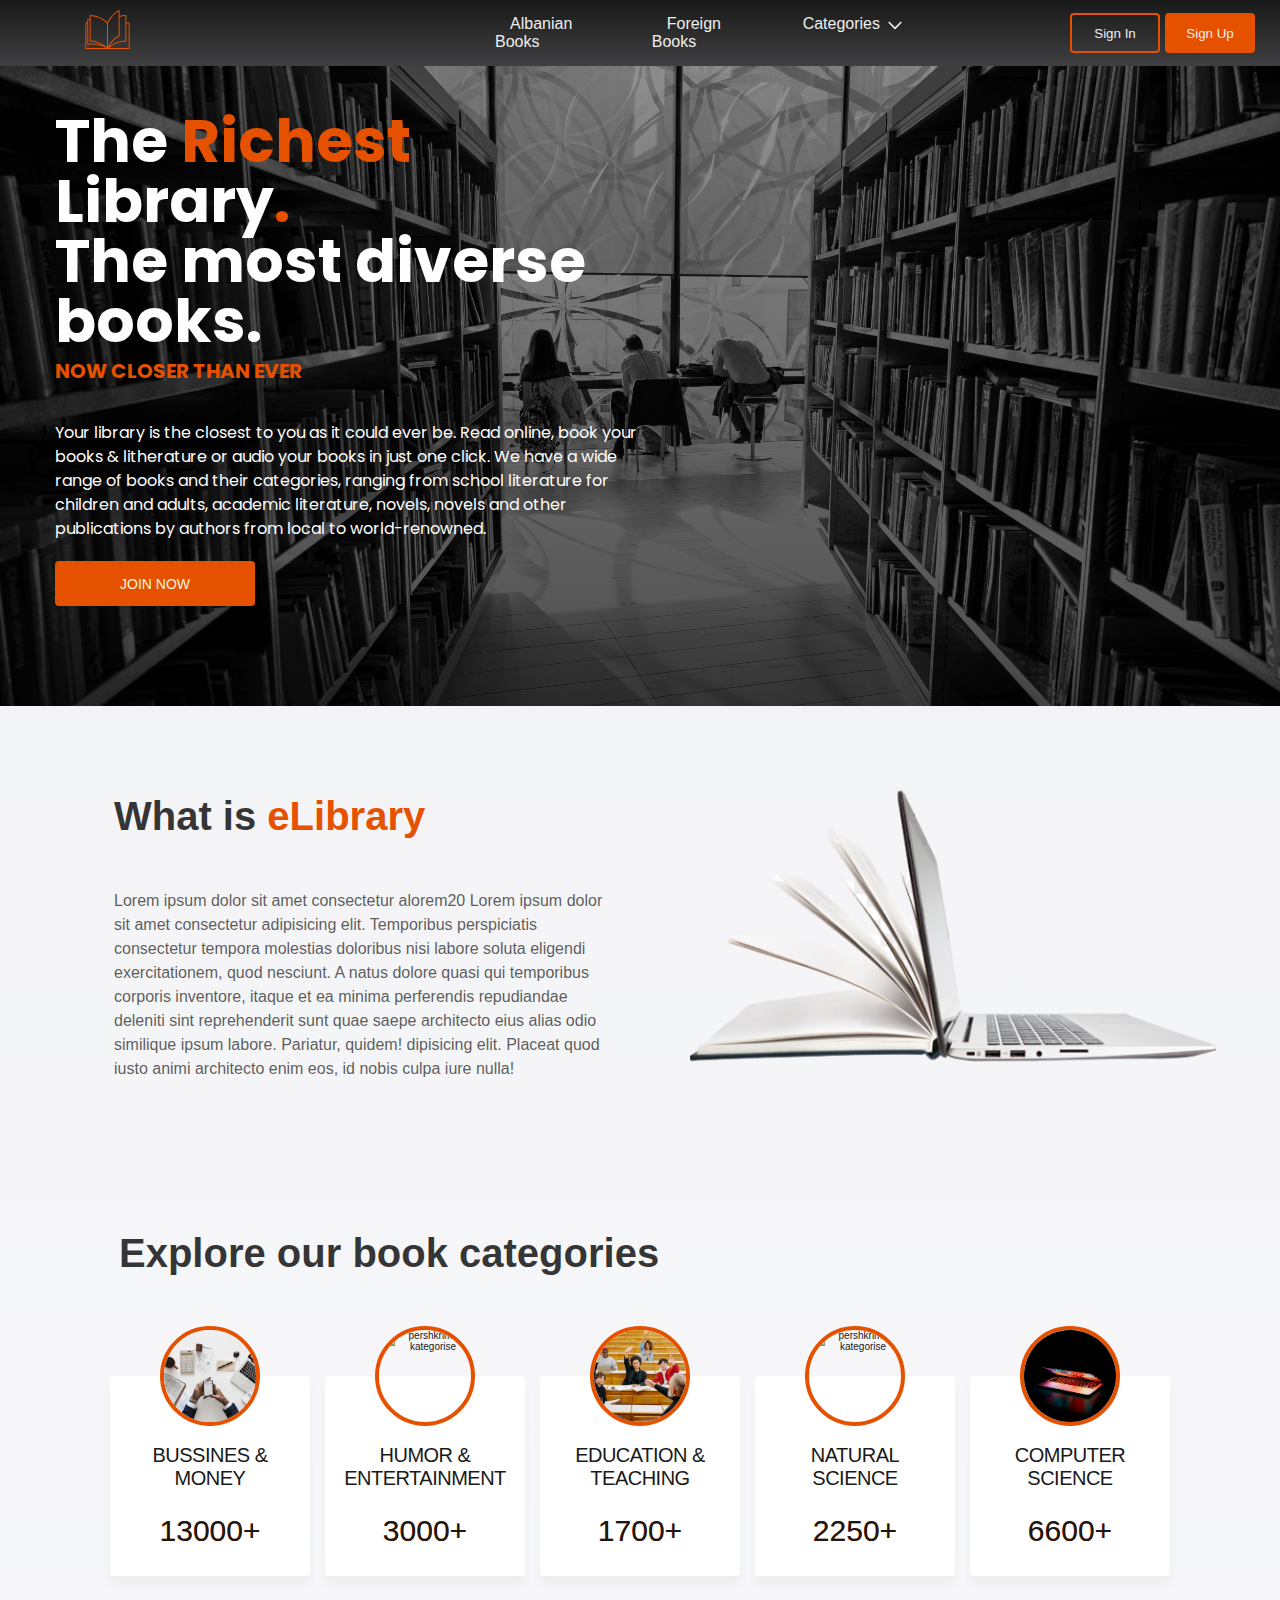
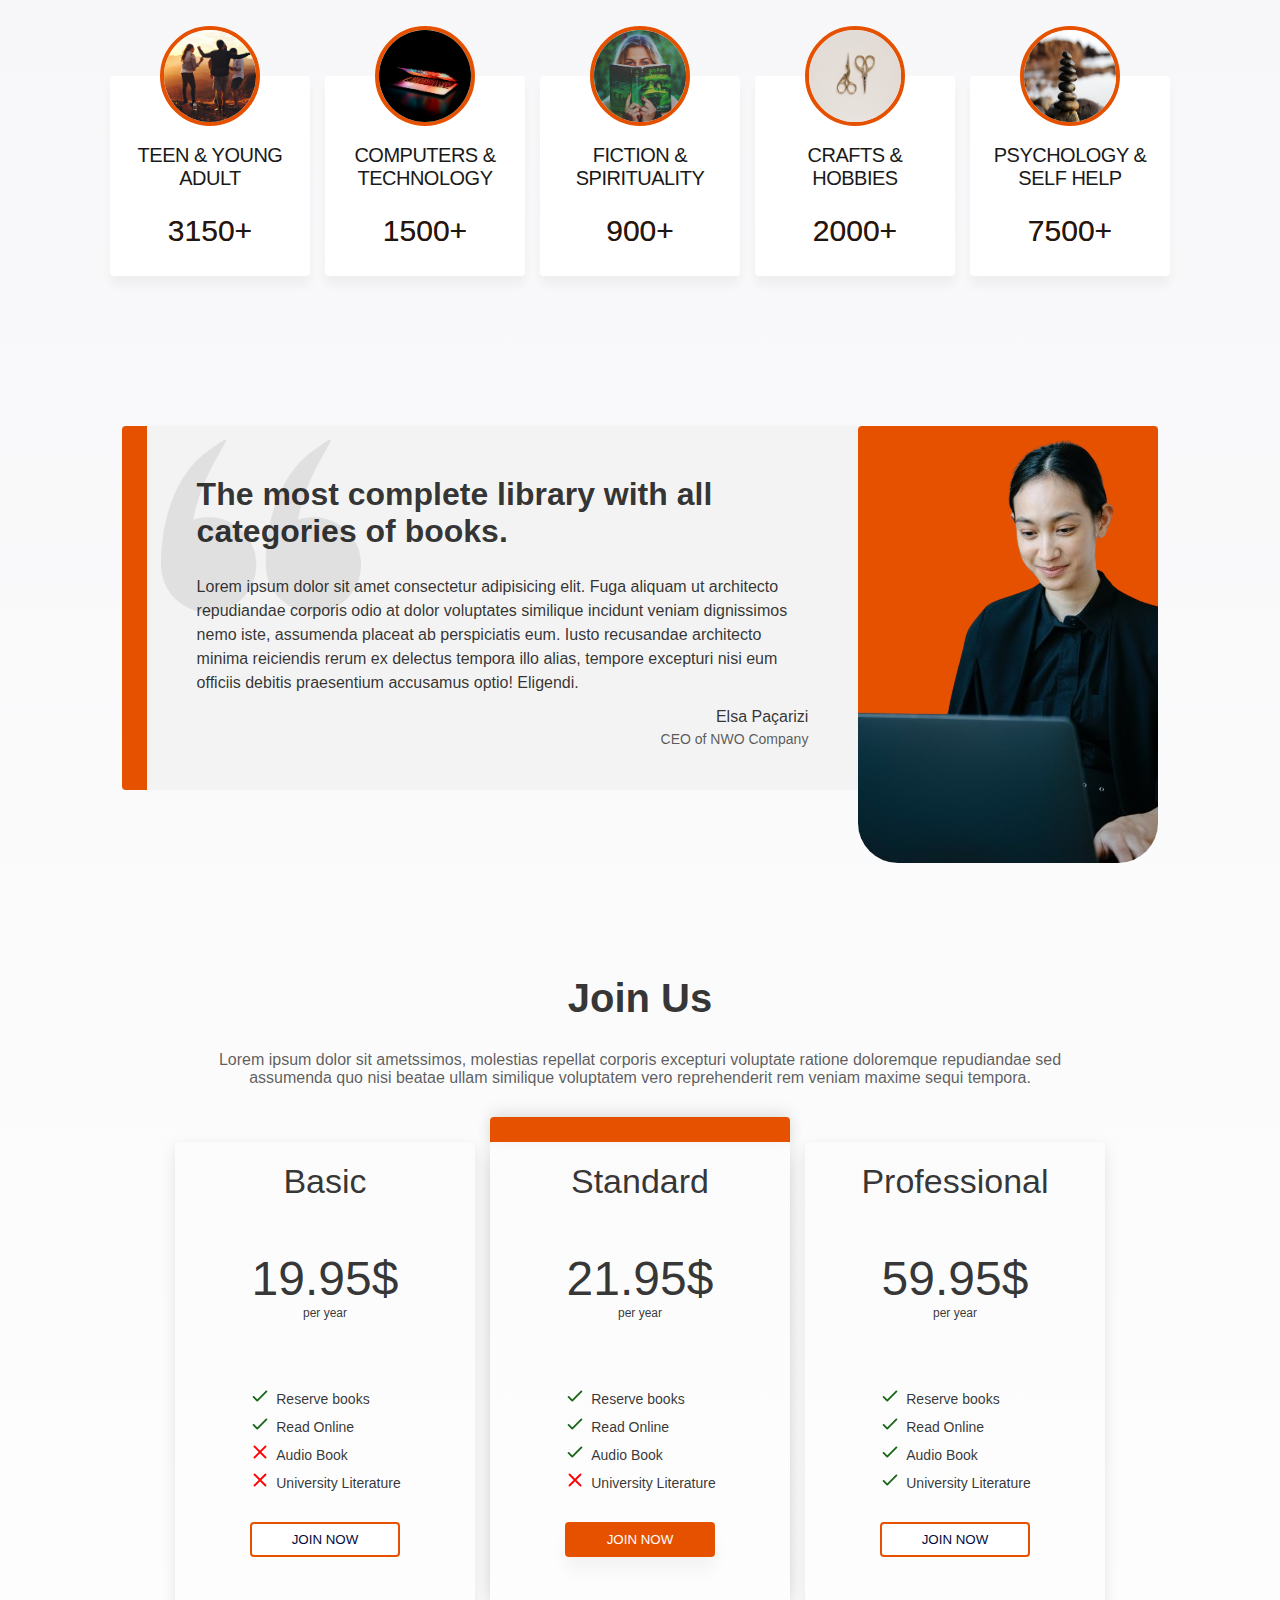
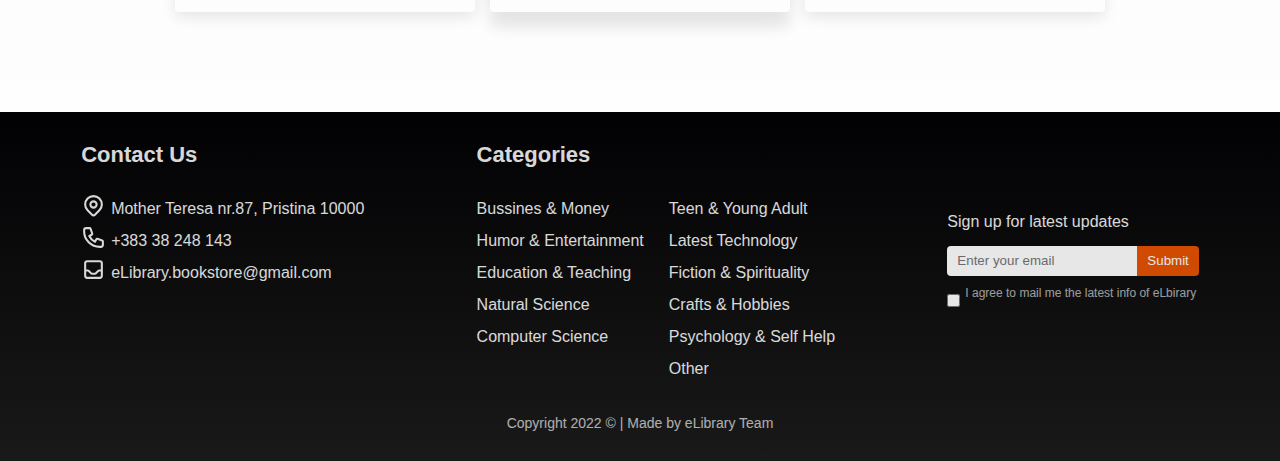
==== index.html @ 1cf2188b "offers updated" ====
<!DOCTYPE html>
<html lang="en">

<head>
    <meta charset="UTF-8">
    <meta http-equiv="X-UA-Compatible" content="IE=edge">
    <meta name="viewport" content="width=device-width, initial-scale=1.0">
    <link rel="stylesheet" href="style.css">
    <link rel="preconnect" href="https://fonts.googleapis.com">
    <link rel="preconnect" href="https://fonts.gstatic.com" crossorigin>
    <link
        href="https://fonts.googleapis.com/css2?family=Marvel&family=Poppins:ital,wght@0,400;0,500;0,600;0,700;1,500;1,600&display=swap"
        rel="stylesheet">
    <title>eLibrary</title>
</head>

<body>
    
    <div class="navbar">
        <div class="logo-part">
            <a href="index.html"><img src="img/icon.svg" alt="icon book" class="icon"></a>

        </div>
        <ul class="unordered-list">
            <li><a href="home.html" target="_blank" class="nav-link">Albanian Books</a></li>
            <li><a href="home.html" class="nav-link">Foreign Books</a></li>
            <li>Categories <svg xmlns="http://www.w3.org/2000/svg" class="heroicon" fill="none" viewBox="0 0 24 24"
                    stroke="currentColor" stroke-width="2">
                    <path stroke-linecap="round" stroke-linejoin="round" d="M19 9l-7 7-7-7" />
                </svg>
            </li>
        </ul>
        <div class="nav-buttons">
            <button><a href="sign-in.html">Sign In</a></button>
            <button><a href="signup.html">Sign Up</a></button>
        </div>
    </div>
    <div class="img-wrapper">

        <div class="text">

            <h1 class="first-h1">The<span class="rich"> Richest</span> Library<span class="period">.</span></h1>
            <h1 class="second-h1">The most diverse books.</h1>
            <h2>Now closer than ever</h2>
            <p>Your library is the closest to you as it could ever be. Read online, book your books & litherature or
                audio your books in just one click. We have a wide range of books and their categories, ranging from
                school literature for children and adults, academic literature, novels, novels and other publications by
                authors from local to world-renowned. </p>
            <button class="learn-btn"> <a href="signup.html">Join now</a> </button>
        </div>
        

    </div>
  <div class="container">
    <div class="components-wrapper">
        <div class="first-component">
            <div class="component-text">
                <h1>What is <span class="orange">eLibrary</span> </h1>
                <p>Lorem ipsum dolor sit amet consectetur alorem20 Lorem ipsum dolor sit amet consectetur adipisicing elit. Temporibus perspiciatis consectetur tempora molestias doloribus nisi labore soluta eligendi exercitationem, quod nesciunt. A natus dolore quasi qui temporibus corporis inventore, itaque et ea minima perferendis repudiandae deleniti sint reprehenderit sunt quae saepe architecto eius alias odio similique ipsum labore. Pariatur, quidem!   dipisicing elit. Placeat quod iusto animi architecto enim eos, id nobis culpa iure nulla!</p>
            </div>
            <div class="component-img">
                <img src="img/eLaptop.png" alt="eLibrary">
            </div>
        </div>
        
        <div class="second-component">
          <h1>Explore our book categories</h1>
          <div class="kategorite">
              <div class="nje-kategori">
      
                  <img class="foto" src="img/bussines.jpg" alt="pershkrim i kategorise">
      
                  <h3> Bussines & <br> Money</h3>
                  <p> 13000+ </p>
              </div>
      
              <div class="nje-kategori">
                  <img class="foto" src="img/humor.jpg" alt="pershkrim i kategorise">
                  <h3> Humor & Entertainment</h3>
                  <p> 3000+</p>
              </div>
      
              <div class="nje-kategori">
                  <img class="foto" src="img/education.jpg" alt="pershkrim i kategorise">
                  <h3> Education & Teaching</h3>
                  <p> 1700+ </p>
              </div>
              <div class="nje-kategori">
                  <img class="foto" src="img/science-s.jpg" alt="pershkrim i kategorise">
                  <h3>Natural<br> Science </h3>
                  <p> 2250+ </p>
              </div>
              <div class="nje-kategori">
                  <img class="foto" src="img/computer-science.jpg" alt="pershkrim i kategorise">
                  <h3> Computer <br>Science</h3>
                  <p> 6600+ </p>
              </div>
          </div>
          <div class="kategorite">
              <div class="nje-kategori">
                  <img class="foto" src="img/teen.jpg" alt="pershkrim i kategorise">
                  <h3> Teen & Young Adult</h3>
                  <p> 3150+ </p>
              </div>
              <div class="nje-kategori">
                  <img class="foto" src="img/computer-science.jpg" alt="pershkrim i kategorise">
                  <h3> Computers & Technology</h3>
                  <p> 1500+ </p>
              </div>
              <div class="nje-kategori">
                  <img class="foto" src="img/fiction.jpg" alt="pershkrim i kategorise">
                  <h3> Fiction & Spirituality</h3>
                  <p> 900+ </p>
              </div>
              <div class="nje-kategori">
                  <img class="foto" src="img/hobbies.jpg" alt="pershkrim i kategorise">
                  <h3> Crafts & <br>Hobbies</h3>
                  <p> 2000+ </p>
              </div>
              <div class="nje-kategori">
                  <img class="foto" src="img/yoga.jpg" alt="pershkrim i kategorise">
                  <h3> Psychology & Self Help </h3>
                  <p> 7500+ </p>
              </div>
          </div>
      </div>

      <div class="testimonial-wrapper">
        <div class="testimonial-content">
            <img src="img/left-quote.png" class="quote-icon">
            <h1> 
                The most complete library with all categories of books.
            </h1>
            <p class="testimonail-saying">Lorem ipsum dolor sit amet consectetur adipisicing elit. Fuga aliquam ut architecto repudiandae corporis odio at dolor voluptates similique incidunt veniam dignissimos nemo iste, assumenda placeat ab perspiciatis eum. Iusto recusandae architecto minima reiciendis rerum ex delectus tempora illo alias, tempore excepturi nisi eum officiis debitis praesentium accusamus optio! Eligendi.</p>
            <div class="testimonail-author">
                <p >  Elsa Paçarizi</p>
                <p >  CEO of NWO Company</p>
            </div>
            
        </div>
        <div class="testimonial-image">
            <img src="img/for-testimonial.png" alt="testimonial-girl">
        </div>
    </div>

        <div class="third-component">
            <div class="third-component-text">
                <h1>Join Us </h1>
                <p> Lorem ipsum dolor sit ametssimos, molestias repellat corporis excepturi voluptate ratione doloremque repudiandae sed assumenda quo nisi beatae ullam similique voluptatem vero reprehenderit rem veniam maxime sequi tempora.</p>
            </div>
            <div class="component-offers">
                <div class="first-offer offer">
                    <h2>Basic</h2>
                    <p class="price"> 19.95$</p> 
                    <p>per year</p>

                    <ul class="offer-list">
                        <li><svg xmlns="http://www.w3.org/2000/svg" class="green" fill="none" viewBox="0 0 24 24" stroke="currentColor" stroke-width="2">
                            <path stroke-linecap="round" stroke-linejoin="round" d="M5 13l4 4L19 7" />
                          </svg>Reserve books</li>
                        <li><svg xmlns="http://www.w3.org/2000/svg" class="green" fill="none" viewBox="0 0 24 24" stroke="currentColor" stroke-width="2">
                            <path stroke-linecap="round" stroke-linejoin="round" d="M5 13l4 4L19 7" />
                          </svg>Read Online</li>
                        <li><svg xmlns="http://www.w3.org/2000/svg" class="red" fill="none" viewBox="0 0 24 24" stroke="currentColor" stroke-width="2">
                            <path stroke-linecap="round" stroke-linejoin="round" d="M6 18L18 6M6 6l12 12" />
                          </svg>Audio Book</li>
                        <li><svg xmlns="http://www.w3.org/2000/svg" class="red" fill="none" viewBox="0 0 24 24" stroke="currentColor" stroke-width="2">
                            <path stroke-linecap="round" stroke-linejoin="round" d="M6 18L18 6M6 6l12 12" />
                          </svg>University Literature</li>
                    </ul>
                    <button> Join now</button>
                </div>
                <div class="second-offer offer">
                    <h2>Standard</h2>
                    <p class="price"> 21.95$</p> 
                    <p>per year</p>

                    <ul class="offer-list">
                        <li><svg xmlns="http://www.w3.org/2000/svg" class="green" fill="none" viewBox="0 0 24 24" stroke="currentColor" stroke-width="2">
                            <path stroke-linecap="round" stroke-linejoin="round" d="M5 13l4 4L19 7" />
                          </svg>Reserve books</li>
                        <li><svg xmlns="http://www.w3.org/2000/svg" class="green" fill="none" viewBox="0 0 24 24" stroke="currentColor" stroke-width="2">
                            <path stroke-linecap="round" stroke-linejoin="round" d="M5 13l4 4L19 7" />
                          </svg>Read Online</li>
                        <li><svg xmlns="http://www.w3.org/2000/svg" class="green" fill="none" viewBox="0 0 24 24" stroke="currentColor" stroke-width="2">
                            <path stroke-linecap="round" stroke-linejoin="round" d="M5 13l4 4L19 7" />
                          </svg>Audio Book</li>
                        <li><svg xmlns="http://www.w3.org/2000/svg" class="red" fill="none" viewBox="0 0 24 24" stroke="currentColor" stroke-width="2">
                            <path stroke-linecap="round" stroke-linejoin="round" d="M6 18L18 6M6 6l12 12" />
                          </svg>University Literature</li>
                    </ul>
                    <button> Join now</button>
                </div>
                <div class="third-offer offer">
                    <h2>Professional</h2>
                    <p class="price"> 59.95$</p> 
                    <p>per year</p>

                    <ul class="offer-list">
                        <li><svg xmlns="http://www.w3.org/2000/svg" class="green" fill="none" viewBox="0 0 24 24" stroke="currentColor" stroke-width="2">
                            <path stroke-linecap="round" stroke-linejoin="round" d="M5 13l4 4L19 7" />
                          </svg>Reserve books</li>
                        <li><svg xmlns="http://www.w3.org/2000/svg" class="green" fill="none" viewBox="0 0 24 24" stroke="currentColor" stroke-width="2">
                            <path stroke-linecap="round" stroke-linejoin="round" d="M5 13l4 4L19 7" />
                          </svg>Read Online</li>
                        <li><svg xmlns="http://www.w3.org/2000/svg" class="green" fill="none" viewBox="0 0 24 24" stroke="currentColor" stroke-width="2">
                            <path stroke-linecap="round" stroke-linejoin="round" d="M5 13l4 4L19 7" />
                          </svg>Audio Book</li>
                        <li><svg xmlns="http://www.w3.org/2000/svg" class="green" fill="none" viewBox="0 0 24 24" stroke="red" stroke-width="2">
                            <path stroke-linecap="round" stroke-linejoin="round" d="M5 13l4 4L19 7" />
                          </svg>University Literature</li>
                    </ul>
                    <button> Join now</button>
                </div>
                
            </div>
        </div>
        
    </div>
    <div class="footer">
        <div class="footer-info">
            <div class="contact-us">
                <h3>Contact Us</h3>
                <ul>
                    <li><svg xmlns="http://www.w3.org/2000/svg" class="footer-icon" fill="none" viewBox="0 0 24 24" stroke="currentColor" stroke-width="2">
                        <path stroke-linecap="round" stroke-linejoin="round" d="M17.657 16.657L13.414 20.9a1.998 1.998 0 01-2.827 0l-4.244-4.243a8 8 0 1111.314 0z" />
                        <path stroke-linecap="round" stroke-linejoin="round" d="M15 11a3 3 0 11-6 0 3 3 0 016 0z" />
                      </svg>   Mother Teresa nr.87, Pristina 10000</li>
                    <li><svg xmlns="http://www.w3.org/2000/svg" class="footer-icon" fill="none" viewBox="0 0 24 24" stroke="currentColor" stroke-width="2">
                        <path stroke-linecap="round" stroke-linejoin="round" d="M3 5a2 2 0 012-2h3.28a1 1 0 01.948.684l1.498 4.493a1 1 0 01-.502 1.21l-2.257 1.13a11.042 11.042 0 005.516 5.516l1.13-2.257a1 1 0 011.21-.502l4.493 1.498a1 1 0 01.684.949V19a2 2 0 01-2 2h-1C9.716 21 3 14.284 3 6V5z" />
                      </svg>   +383 38 248 143</li>
                    <li><svg xmlns="http://www.w3.org/2000/svg" class="footer-icon" fill="none" viewBox="0 0 24 24" stroke="currentColor" stroke-width="2">
                        <path stroke-linecap="round" stroke-linejoin="round" d="M20 13V6a2 2 0 00-2-2H6a2 2 0 00-2 2v7m16 0v5a2 2 0 01-2 2H6a2 2 0 01-2-2v-5m16 0h-2.586a1 1 0 00-.707.293l-2.414 2.414a1 1 0 01-.707.293h-3.172a1 1 0 01-.707-.293l-2.414-2.414A1 1 0 006.586 13H4" />
                      </svg>   eLibrary.bookstore@gmail.com</li>
                </ul>

            </div>
            <div class="categories">
                <h3>Categories</h3>
                <div class="ctg-menu">
                <ul>
                    <li>Bussines & Money</li>
                    <li>Humor & Entertainment</li>
                    <li>Education & Teaching</li>
                    <li>Natural Science</li>
                    <li>Computer Science</li>
                </ul>
                <ul>
                    <li>Teen & Young Adult</li>
                    <li>Latest Technology</li>
                    <li>Fiction & Spirituality</li>
                    <li>Crafts & Hobbies</li>
                    <li>Psychology & Self Help</li>
                    <li>Other</li>
                </ul>
            </div>
            </div>
            
            <div class="subsrcibe">
                <p> Sign up for latest updates</p>
                <div>
                <input class="email" type="text" name="email" placeholder="Enter your email">
                <input class="submit" type="submit" value="Submit">
                </div>
                <div class="check">
                <input class="checkbox" type="checkbox" name="check" id="check"> <p class="agree">I agree to mail me the latest info of eLbirary</p>
            </div>
           </div>
        </div>
        <p class="copyright"> Copyright 2022 &copy; | Made by eLibrary Team</p>
    </div>
 


 
 
</div>



</body>

</html>
---- style.css ----
* {
    margin: 0;
    padding: 0;
    box-sizing: border-box;
}
html {
    font-size: 62.5%;
  }
body{
    font-family: 'Raleway', sans-serif;
    color:rgba(0,0,0,0.8);
    
}

.wrapper{
    display: grid;
    grid-template-columns: 1fr 4fr;

}

.container{
    background-image:linear-gradient(to top, rgba(255,0,0,0), rgba(217,218,226,0.3));

    
    
}

.main-content{
    height: 7.8rem;
    background-color: pink;
}

/*CARD STYLING*/
/*Fonti i kartave font-family: 'Raleway', sans-serif;*/


/*END OF CARD STYLING*/


/*CARD LAYOUT*/
.card-wrapper{
    max-width: 98%;
    margin: auto;
    display: grid;
    grid-template-columns: 1fr 1fr 1fr 1fr;
    gap:0.5rem;
}




.img-wrapper{
    max-width: 100%;
    height: fit-content;
    padding-bottom: 10rem;
    background-image: linear-gradient(rgba(0,0,0,0.4), rgba(0,0,0,0.7)),url('img/pexels-olga-lioncat-7244562.jpg');
    
    background-size: cover;
    overflow:hidden;
}

.text{
    color:#fefefe;
    padding-top: 11.1rem;
    width: 50%;
    display: flex;
    flex-direction: column;
    justify-content: center;
    padding-left:5.5rem ;
    font-family: 'Poppins', sans-serif;
    
}
.text h2{
    text-transform: uppercase;
    color:#e65100;
    letter-spacing: 1.0;
    font-size: 2rem; 
    margin-top: 1rem;
    margin-bottom: 2rem;  
}
.text h2, .text h1{
    line-height: 1;
}
.text p{
    line-height: 1.5;
    letter-spacing: 1.5;
    margin:2rem 0rem;
    font-size: 1.6rem;
}
.rich, .period{
    color:#e65100 
}
.first-h1, .second-h1{
    font-size: 6rem;
}

.learn-btn{
    background-color: #e65100;
    border: none;
    width: 20rem;
    cursor: pointer;
    height: 4.5rem;
    border-radius: 4px;
}
.learn-btn a {
    color: beige;
    text-transform: uppercase;
    text-decoration: none;
    font-size: 1.4rem;

}
.learn-btn:hover{
    background-color: transparent;
    border: 3px solid #e65100;
    color: #fff;
    box-shadow: 0px 3px 15px rgba(0,0,0,0.3);

}


/****************************************************************
/////////////////////////////////////////////////////////
*********NAVBAR STYLING*/
.navbar{
    background-color:  transparent;
    background-color: #191919;
    background-image:linear-gradient(to bottom, rgba(255,0,0,0), rgba(217,218,226,0.2));

    color:#efefef;
    display: flex;
    justify-content: space-between;
    align-content: center;
    position: fixed;
    width: 100%;
    z-index: 1;
    
}
.nav-buttons{
    align-self: center;
    display: flex;
    margin-right: 2.5rem;
    gap: 0.5rem;

}
.nav-buttons a{
    text-decoration: none;
    color:#efefef;
}
.nav-buttons button:first-child{
    background-color: transparent;
    border: 2px solid #e65100;
    color: #efefef;
    transition: all 0.1s;
    
}
.nav-buttons button:first-child:hover{
    background-color: #e65100;
    color:#efefef;
    font-weight: 500;
    transition: all 0.1s;
    
}
.nav-buttons button:last-child:hover{
    color:#efefef;
}
.navbar ul{
    list-style: none;
    display: flex;
    gap: 2.5rem;
    justify-content: end;
    margin-right: 5rem;
    

}

.navbar button{
    background-color: #e65100;
    border: none;
    width: 9rem;
    height: 4rem;
    color:#ededf1;
    border-radius: 4px;
    color:#02093B;
    cursor: pointer;
}
.navbar li:last-child{
    margin-right: 10rem;
    display: flex;
    gap: 0.5rem;
    justify-content: flex-end;
    text-transform:none;
}
.navbar li,
.nav-link{
    padding:1.5rem;
    text-decoration: none;
    color: #02093B;
    color:#efefef;
    transition: all 0.2s;
}
.navbar li:hover{
    color: #efefef;
    cursor: pointer;
    border-bottom: 5px solid #e65100;
    background-image:linear-gradient(to bottom, rgba(0,0,0,0.5), rgba(0,0,0,0.2));

}
.unordered-list{
    margin-left:350px;
    font-size: 1.6rem;
}
.unordered-list li {
    word-spacing: -1px;
}
.icon{
    width: 4.5rem;
    height: 4.5rem;
    margin-left: 85px;
    cursor: pointer;
    
}
.logo-part{
    display: flex;
    margin-top: 0.7rem;
    
}
.logo-part p{
    margin-top: 1.5rem;
    margin-left: 0.5rem;
    cursor: pointer;
}
.user{
   color: #efefef;
    width: 2.5rem;
    margin-top:-0.5rem; 
    
}
#my-account:hover{
    background-color:#02093B ;
    color:#efefef;
}
.heroicon {
    width: 2rem;
    height: 2rem;
}

/*************************************************************
************************************************************
********* HOME BOOKS Style***************************************/

.home-main-container {

    background-image:linear-gradient(to top, rgba(255,0,0,0), rgba(217,218,226,0.3));
}

.home-container{
    max-width: 98%;
    margin:5rem auto 0 auto;
    display: flex;
    justify-content: space-between;
}
.search-box {
    padding-top: 10rem;
    padding-bottom: 5rem;
    background-image: linear-gradient(rgba(0,0,0,0.5),rgba(0,0,0,0.8)),url('img/croped-img.jpg');
    background-size: cover;
    display: flex;
    justify-content: center;
    align-content: center;
}
.books-of-the-day{
    margin-bottom: 15rem;
    
    display: grid;
    grid-template-columns: repeat(4,1fr);
    grid-template-rows: repeat(3,1fr);
    row-gap: 4rem;
    width: 85%;
}
.left-menu {
    width: 13%;
    height: fit-content;

    background-color: #eee;
}
.menu {
    display: flex;
    flex-direction: column;

    list-style: none;
    text-align: center; 
}
.menu a {
    text-decoration: none;
    font-size: 1.8rem;
    color: rgba(1, 1, 3, 0.9);
}
.menu h3 {
    padding: 1.5rem 0px;
    font-size: 2rem;
    background-color: #e65100;
    color: #efefef;
    margin-bottom: 1.5rem;
    border-top-left-radius: 0.4rem;
    border-top-right-radius: 0.4rem;
}
.menu li:hover{
    background-color: #ddd;
    cursor: pointer;
}
.menu li {
    line-height: 2;
    padding: 0.5rem 0rem;
}

.home-img{
    width: 15rem;
    height: 25rem;
    margin: auto;
    margin-bottom:1.5rem ;
    border-radius: 0.2rem;

}
.home-book{
    
    width: 25rem;
    text-align: center;
    border-radius:4px;
    box-shadow: 0px 2px 15px rgba(0,0,0,0.04);
    height: 35rem;
  
}
.home-book h3 {
    max-width: 80%;
    margin:0 auto;
    display: flex;
    align-items: center;
    font-size: 1.6rem;
}
.home-book:hover{
    box-shadow: 0px 0px 20px rgba(0,0,0,0.1);
    box-shadow:  0px 2px 15px rgba(0,0,0,0.1), 0px -2px 15px rgba(0,0,0,0.1);
    cursor: pointer;
}
.home-rating{
    display: flex;
    flex-wrap: wrap;
    gap:0.5rem;
    margin-left: 1.5rem;
    margin-top:0.5rem;
    margin-bottom: 0.5rem;
    
}
.home-search, .home-submit {
    height: 4rem;
    border: none;
    border-radius: 4px;
}
.home-search {
    box-shadow: 5px 5px 15px rgba(0,0,0,0.05);
    width: 35rem;
    font-size: 1.4rem;
    border: none;
}
.home-submit:hover {
    cursor: pointer;
    box-shadow: 0px 3px 10px rgba(0,0,0,0.1);
}
.home-submit {
    width: 10rem;
    margin-left: -1rem;
    border-bottom-left-radius: 0px;
    border-top-left-radius: 0px;
    background-color: #e65100;
    color: #efefef;
    font-size: 1.4rem;
}

.best {
    position: relative;
}

.best::before {
    content:"  BESTSELLER ";
    background-color: #e65100;
    padding: 0.5rem 1rem;
    color: #fff;
    font-size: 1.4rem;

    position: absolute;
    top:0;
    left:0;
}
.pagination {
    display: flex;
    justify-content: center;
    font-size: 1.6rem;
    margin-bottom: 5rem;
    gap: 1rem;
}
.pagination div {
    width: 2.8rem;
    height: 2.8rem;
    text-align: center;
    padding: 0.5rem;
}
.pagination div:hover {
    cursor: pointer;
}
.pagination-icon {
    width: 2.2rem;
    height: 2.2rem;
    stroke: #e65100;
    border-radius: 50%;
}
.selected-no {
    color: #e65100;
    font-weight: 700;

}
/*********************************************************
***************************************************************************************************
************* COMPONENT LAYOUT *********************************/

.components-wrapper{
    width: 90%;
    margin: 0 auto;
    
    
}

/** First Component */
.first-component
{
    display: flex;
    padding-top: 6.8rem;

}

.second-component,
.third-component {
    margin-top: 15rem;
}
.third-component {
    margin-bottom: 10rem;
}
.second-component h1{
    margin-left: 5.5rem;
    margin-top: 6.8rem;
    font-size: 4rem;
}

.component-text{
    max-width: 50%;
    margin-left: 5rem;
    display: flex;
    flex-direction: column;
    font-size: 1.6rem;
   
}
.component-text h1
{
    font-size: 4rem;
    margin-top: 2rem;
}
.component-text p {
    width: 85%;

    margin-top:5rem;
    line-height: 1.5;
    letter-spacing: 1.5;
    opacity: 0.8;
}
.orange{
    color:#e65100;
}
.component-img{
    width: 50%;
}
.component-img img {
    width: 100%;
}
.chart{
    margin-left: 50px;
}

.second-component .component-text{
    padding-top: 1rem;
}
.third-component-text{
    padding-top: 10rem;
}
.categories-list{
    display: flex;
    gap: 12rem;
    margin-top: 5rem;
    line-height: 2.2;
    opacity: 0.9;
    
}
.categories h3 {
    font-size: 2.2rem;
}
.left-list,
.right-list{
    list-style: none;
}
.h-5{
    width: 2rem;
    height: 2rem;
    margin-right: 1rem;
    margin-top: 1rem;
}
.third-component{
    margin-top: 5rem;
}
.component-offers{
    display: flex;
    gap:1.5rem;    
    justify-content: center;

    margin-top: 5rem;
}
.third-component-text{
    width: 80%;
    margin: 2rem auto;
    text-align: center;
}
.third-component-text h1{
    margin-bottom: 3rem;
    font-size: 4rem;
}
.third-component-text p {
    margin-bottom: 5.5rem;
    font-size: 1.6rem;
    opacity: 0.8;
}
.offer{
    width: 30rem;
    height: 47rem;
    border-radius: 4px;
    border: none;
    box-shadow:  0px 5px 15px rgba(0,0,0,0.1);
    

    display: flex;
    flex-direction: column;
    align-items: center ;

}


.offer h2{
    font-size: 3.4rem;
    margin-top: 2rem;
    font-weight: normal;
}
.price + p  {
    font-size: 1.2rem;
}
.price {
    font-size:4.8rem ;
    font-weight: 500;
    margin-top: 5rem;
}

.offer-list{
    list-style: none;
    line-height: 2;
    margin-top: 6.5rem;
}
.offer-list li {
    display: flex;
    font-size: 1.4rem;
    gap:0.5rem;
}
.offer:hover {
    cursor: pointer;
}
/* .second-offer{
    border-top: 15px solid #e65100;
} */
.second-offer{
    position: relative;
    box-shadow:  0px 15px 15px rgba(0,0,0,0.1), 0px -15px 15px rgba(0,0,0,0.1);


}
.second-offer::before{
    content: " ";
    width: 100%;
    position: absolute;
    height: 2.5rem;
    background-color: #e65100;
    border-top-left-radius: 4px;
    border-top-right-radius: 4px;
    box-shadow: 0px -5px 15px rgba(0,0,0,0.1);
    top: -25px;
}

.green, .red{
    width: 2.2rem;
    height: 2.2rem;
}
.green{
    stroke: rgb(25, 102, 25);
}
.red{
    stroke: red;
}
.component-offers button{
    width: 50%;
    margin-top: 2.5rem;
    align-self: center;
    height: 3.5rem;
    border: 2px solid #e65100;
    border-radius: 4px;
    text-transform: uppercase;
    background-color: #fff;
    color: #02093B;
    
}
.second-offer button {
    background-color: #e65100;
    color: #fff;
    box-shadow: 0px 15px 15px rgba(0,0,0,0.04);
}


/*********************************************  FOOTER  **************************************************************/

.footer {
    background-color: #191919;
    background-image:linear-gradient(to top, rgba(255,0,0,0), rgba(1, 1, 3, 0.993));
    color:#efefef;
    height: 33rem;
    /* margin-top:100px ; */
    display: flex;
    flex-direction: column;
    gap:3rem;
    padding: 3rem;
    height: fit-content;
    
    
}
.footer-info{
    display: flex;
    gap:1rem;
    justify-content: space-around;
    opacity: 0.9;
}
.copyright{
    text-align: center;
    font-size: 1.4rem;
    opacity: 0.7;
}
.contact-us ul {
    list-style: none;
    margin-top: 2.5rem;
    font-size: 1.6rem;
    line-height: 2;
}
.contact-us li {
    display: flex;
    gap:0.5rem;
}
.contact-us h3 {
    font-size: 2.2rem;
}

.ctg-menu ul {
    list-style: none;
    font-size: 1.6rem;
    margin-top: 2.5rem;
}
.ctg-menu ul li {
    line-height: 2;
}
.ctg-menu ul li:hover{
    color:#fff;
    cursor: pointer;
    opacity: 1;
}

.footer-icon {
    width: 2.5rem;
    height: 2.5rem;
}
.ctg-menu {
    display: flex;
    justify-content: space-between;
    gap:2.5rem;
}
.subsrcibe {
    align-self:center;
}
.subsrcibe p {
    margin-bottom: 1.5rem;
    font-size: 1.2rem;
}
.subsrcibe p:first-child{
    font-size: 1.6rem;
}
.subsrcibe div{
    display: flex;
    gap:-5rem ;
}
.check {
    display: flex;
}
.email , 
.submit {
    height: 3rem;
    border-radius: 4px;
    border: none;
}
.email {
    width: 20rem;
    padding-left: 1rem;
}
.submit{
    margin-left: -1rem;
    background-color: #e65100;
    padding-left: 1rem;
    border-top-left-radius: 0px;
    border-bottom-left-radius: 0px;
    padding-right: 1rem;
    margin-bottom: 1rem;
    color:#fff;
    cursor: pointer;
}
.checkbox {
    border: none;
}
.agree {
    font-size: 1.4rem;
    opacity: 0.7;
    padding-left: 5px;
}


/** TEST                      /*******************************************************/
 .kategorite{
     
    display: flex;
    justify-content: space-around;
    justify-content: center;
    width: auto;
    gap: 1.5rem; 


    margin-top: 10rem;
}

.nje-kategori {
    width: 20rem;
    height: 20rem;
    position: relative;
    border-radius: 4px;
    box-shadow: 0px 10px 10px rgba(0,0,0,0.04);
    text-align: center;
    background-color: #e65100;
    background-color: #ededf1;
    background-color: #fff;
    color:white;
    color:#191919;
}
.nje-kategori h3{
    margin-top: 6.8rem;
    font-size: 2rem;
    letter-spacing: -0.5px;
    font-weight: 500;
    text-transform: uppercase;
    
}
.nje-kategori p{
    font-size: 3rem;
    font-weight: 500;
    margin-top: 2.4rem;
    text-shadow: 0px 0px 0.5px #e65100;
}
.nje-kategori:hover{
    cursor: pointer;
    color: #fff;
    color:#191919;
    box-shadow: 0 5px 15px rgba(0,0,0,0.2);
}
.foto{

    border-radius: 50%;
    height: 10rem;
    width: 10rem;
    border: 4px solid #e65100;
    

    position: absolute;
    top:-25%;
    left: 50%;
    transform: translateX(-50%);
}

/************************ Testimonial styling *******************/
.testimonial-wrapper{
    display: flex;
    gap:0px;
    height: 30rem;
    max-width: 90%;
    margin: 15rem auto;
}
.testimonial-content{
    background-color: #f3f3f3;
    border-left: 25px solid #e65100;
    border-bottom-left-radius:4px ;
    border-top-left-radius: 4px;
    padding:5rem;
    padding-bottom: 4rem;
    height:fit-content;
    position: relative;
   
}
.testimonial-content p{
    line-height: 1.5;
    letter-spacing: 1.5;
    position: relative;
    font-size: 1.6rem;
}
.testimonial-content h1{
    margin-bottom: 2.5rem;
    font-size: 3.2rem;
}
.testimonial-image{
    background-color: #e65100;
    border-radius: 4px;
}
.testimonial-image img{
    
    border-radius: 4rem;
}
.quote-icon{
    width: 20rem;
    position: absolute;
    left:2%;
    top:0;
    opacity: 0.08;
    
}
.testimonail-author {
    margin-top: 1rem;
    text-align: end;
}
.testimonail-author p:last-child{
    font-size: 1.4rem;
    opacity: 0.8;
}

/**************************************** SIGN UP FORM ****************************************************/
.sign-up-wrapper {
   padding-top: 5rem;
   background-image:linear-gradient(rgba(0,0,0,0.5),rgba(0,0,0,0.5)), url(img/sign-inbg\ \(2\).jpg);
   background-size: cover;
   padding:15rem;
   display: flex;
   justify-content: space-between;
}
.sign-in-wrapper{
    padding:15rem;
    display: flex;
    justify-content: space-between;
    background-image:linear-gradient(rgba(0,0,0,0.5),rgba(0,0,0,0.5)), url(img/sign-inbg\ \(2\).jpg);
    background-size: cover;
}
.sign-up-quote,
.sign-in-quote {
    font-size: 3.5rem;
    color: #efefef;
    align-content: center;
    align-self: center;
}
.sign-in-quote {
    font-size: 3rem;
}
.sign-up-form,
.sign-in-form {
    background-color: #efefef;
    border-top:10px solid #e65100;
    border-radius: 0.4rem;
    margin-right: 10rem;
    width: 50rem;
    
}
.sign-in-form {
    height: 35rem;
}
.sign-up,
.sign-in {
    display: flex;
    flex-direction: column;
    gap:2rem;
    padding:2rem 3rem 4rem 3rem;
}
.note {
    font-size: 1rem;
    color:#e65100;
    margin-top: 1rem;
}
.input {
    padding-top: 1.5rem;
    padding-bottom: 1.5rem;
    border: none;
    border-radius: 4px;
}
.fname, .lname {
    width: 49%;
}
.password {
    width: 100%;
}
.name {
    display: flex;
    justify-content: space-between;
}
.sign-up-btn {
    background-color: #e65100;
    border: none;
    color: #f3f3f3;
    padding: 1rem 2rem;
    width: 15rem;
    border-radius: 4px;
}
.sign-up-btn:hover {
    box-shadow: 0px 5px 15px rgba(0,0,0,0.2);
    cursor: pointer;
}
.option-select .input ,
.date {
    opacity: 0.9;
    padding-left: 1rem;
}
.sign-up h3,
.sign-in h3 {
    text-align: center;
    font-size: 2.5rem;
}
.gender {
    display: flex;
    gap:1.5rem;
    margin-top: 1rem;
    font-size: 1.4rem;
    opacity: 0.9;
}
.gender div {
    display: flex;
    gap: 0.5rem;
}
.last-p {
    font-size: 1.4rem;
    margin-top: 1rem;
    opacity: 0.9;
}
.last-p a{
    text-decoration: none;
    color: #e65100;
}
.last-p a:hover{
    text-decoration: underline;
}

/******************************** Kategorite lista*****************************************************************/
/******************************** BOOK CONTENT *************/
.book-content {
    display: flex;
    padding-top: 2rem;
}
.book-img {
    width: 40%;
    display: flex;
    justify-content: center;
}
.book-img img {
    width: 50%;
    text-align: center;
}

.book-data {
    display: flex;
    flex-direction:column ;
    gap: 1rem;
    padding-top: 4rem;
}
.book-data h3 {
    font-size: 3.2rem;
}
.book-data p {
    font-size: 1.6rem;
    margin-bottom: 1.2rem;
}
.book-rating {
    margin-top: 5rem;
}
.publisher {
    text-transform: uppercase;
    color: #e65100;
    font-weight: 600;
    font-size: 2rem;
    letter-spacing: 0px;

}
strong {
    font-weight: 600;
    color: rgba(0,0,0,0.8);
}
.book-btns a {
    padding: 1rem 2rem;
    font-size: 1.6rem;
    background-color: #e65100;
    margin-top: 1rem;
    display: inline-block;
    text-decoration: none;
    color: #eee;
    border-radius: 4px;
}
.book-description {
    max-width: 79%;
    margin: 4rem auto 0 auto;
    padding-bottom: 4rem;
}
.book-description h3 {
    font-size: 3.2rem;
    padding-bottom: 1rem;

}
.book-description p {
    font-size: 1.6rem;
    line-height: 1.5;
}
.b-wrapper {
    background-color: #f3f3f3;
}
.book-btns a:hover {
    box-shadow: 0px 0px 15px rgba(0,0,0,0.05);
    background-color: #191919;
}
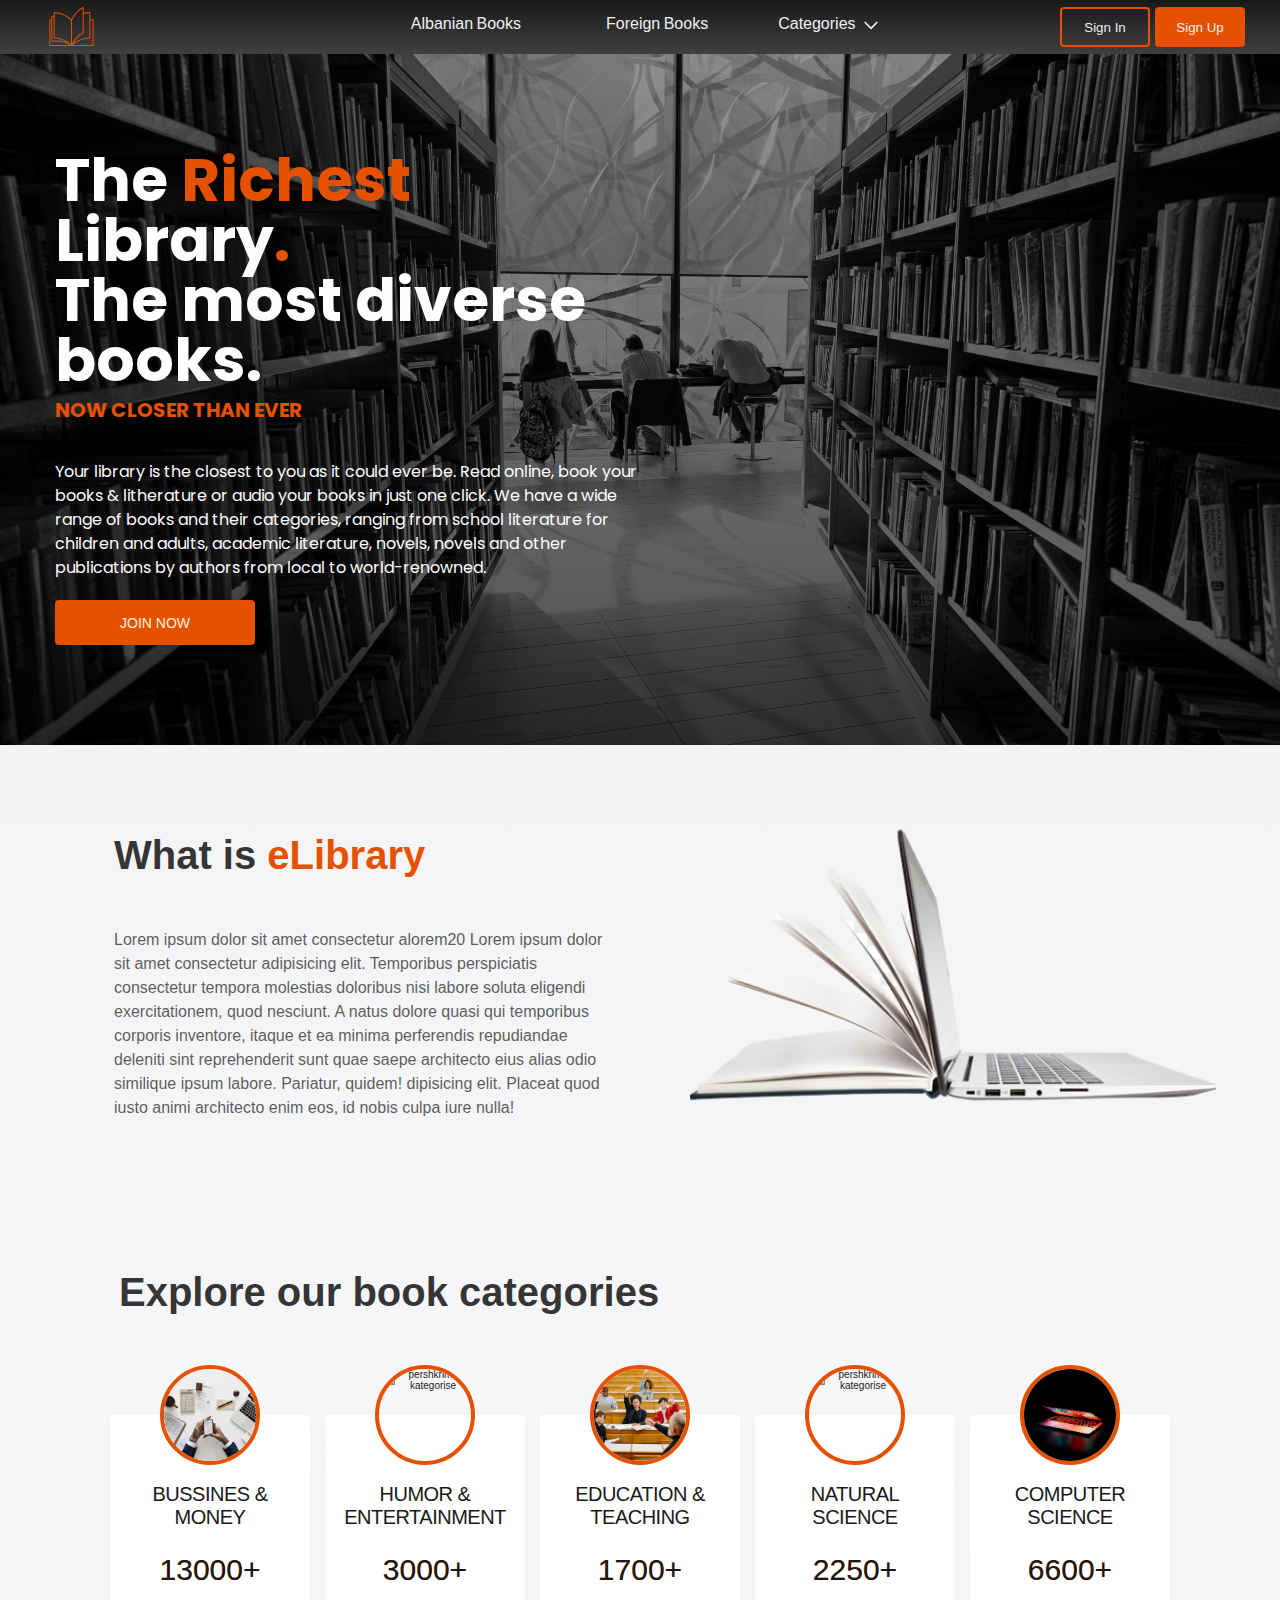
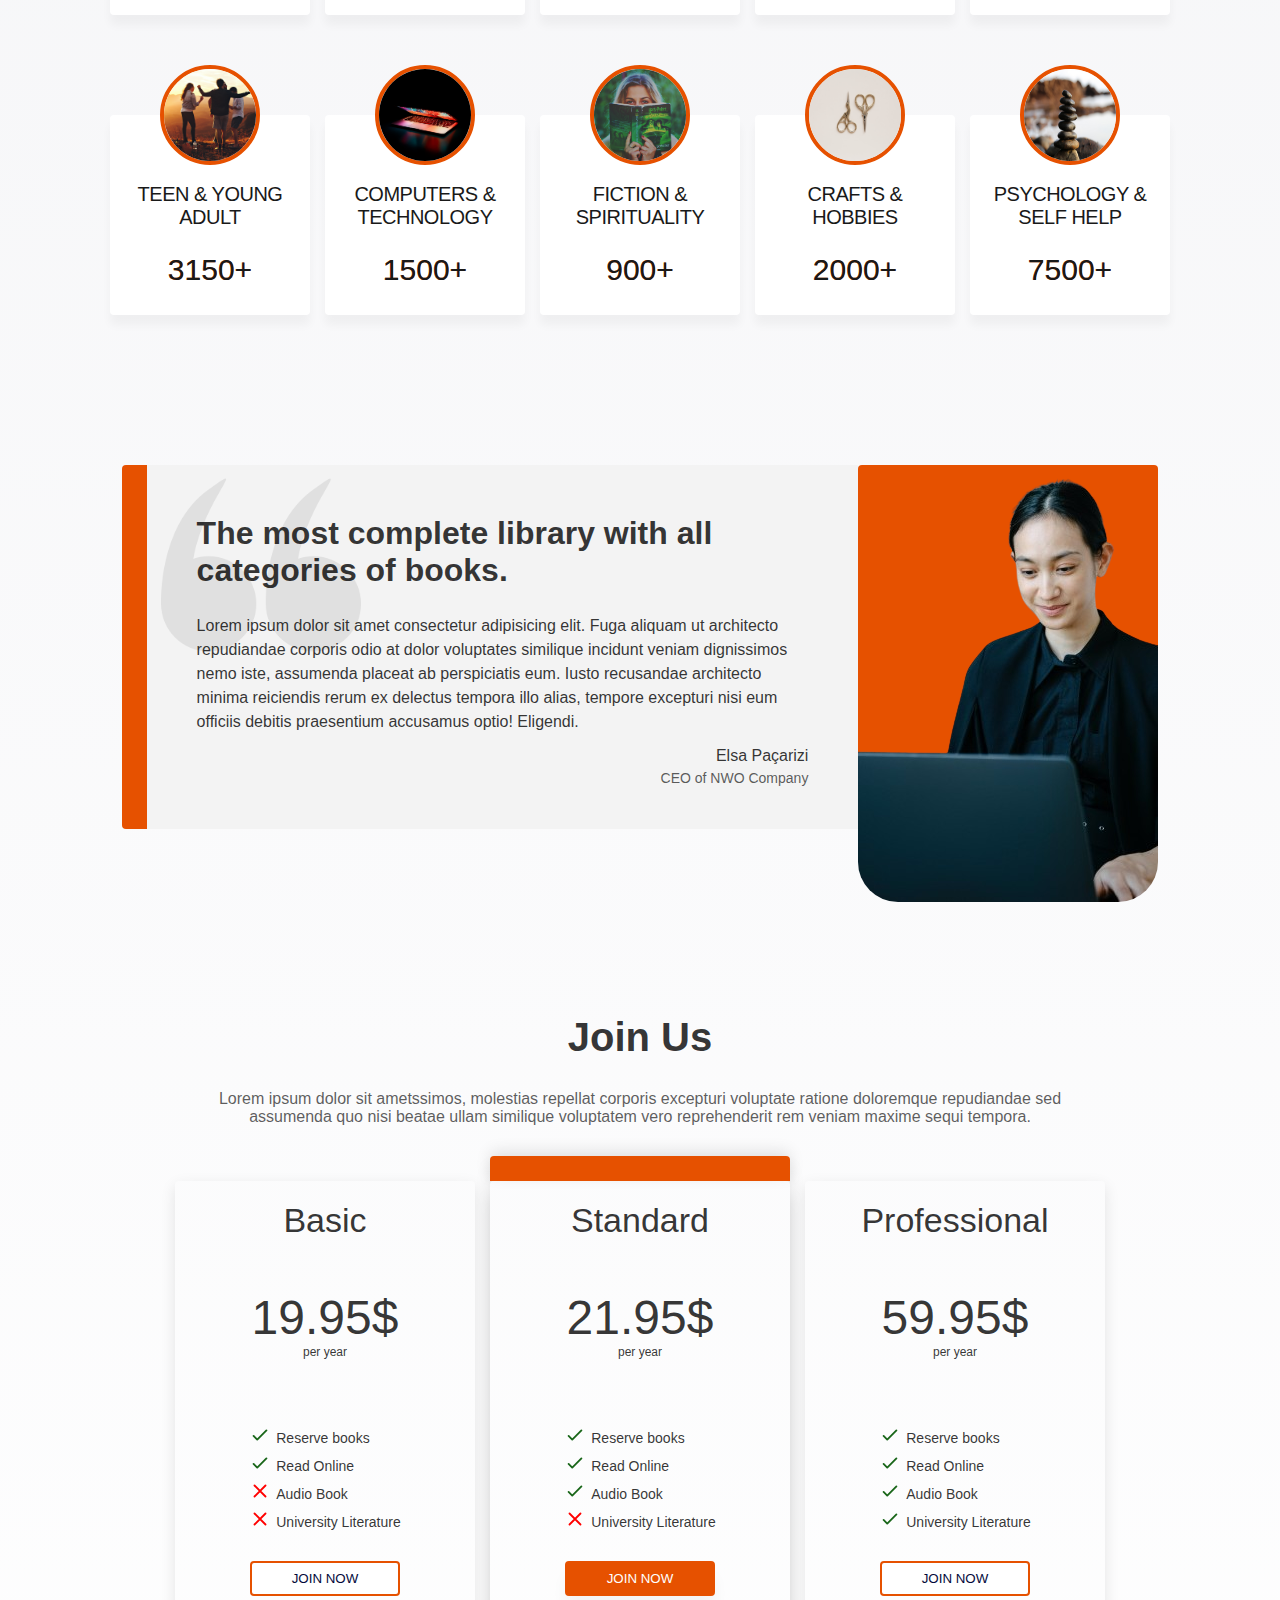
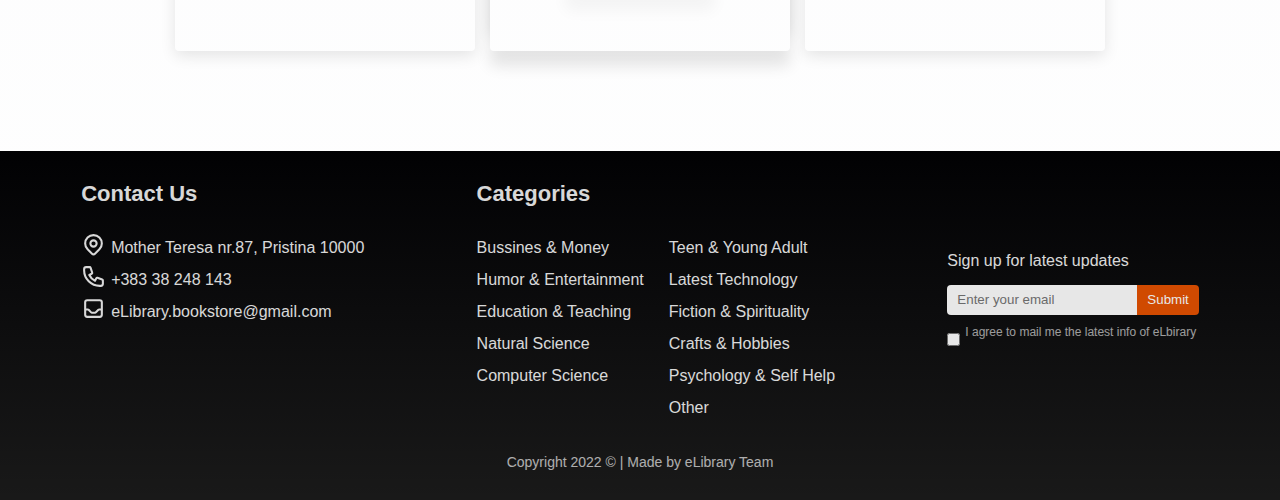
==== commit f8dce4ce: "categories added" ====
--- a/index.html
+++ b/index.html
@@ -28,6 +28,40 @@
                     stroke="currentColor" stroke-width="2">
                     <path stroke-linecap="round" stroke-linejoin="round" d="M19 9l-7 7-7-7" />
                 </svg>
+                <div class="dropdown-content">
+                    <menu class="dropdown-menu">
+                        <div>
+                    <p onclick="location.href='home.html'">Fantasy</p>
+                    <p onclick="location.href='home.html'">Adventure</p>
+                    <p onclick="location.href='home.html'">Romance</p>
+                    <p onclick="location.href='home.html'">Mystery</p>
+                    <p onclick="location.href='home.html'">Horror</p>
+                    <p onclick="location.href='home.html'">Thriller</p>
+                    <p onclick="location.href='home.html'">Paranormal</p>
+                    <p onclick="location.href='home.html'">Historical</p>
+                    </div>
+                    <div>
+                    <p onclick="location.href='home.html'">Children's</p>
+                    <p onclick="location.href='home.html'">Memoir</p>
+                    <p onclick="location.href='home.html'">Cooking</p>
+                    <p onclick="location.href='home.html'">Art</p>
+                    <p onclick="location.href='home.html'">Self-Help</p>
+                    <p onclick="location.href='home.html'">Development</p>
+                    <p onclick="location.href='home.html'">Motivational</p>
+                    <p onclick="location.href='home.html'">Health</p>
+                        </div>
+                    <div>
+                    <p onclick="location.href='home.html'">History</p>
+                    <p onclick="location.href='home.html'">Travel</p>
+                    <p onclick="location.href='home.html'">Guide/How-to</p>
+                    <p onclick="location.href='home.html'">Family</p>
+                    <p onclick="location.href='home.html'">Humor&Entertainmet</p>
+                    <p onclick="location.href='home.html'">Natural Science</p>
+                    <p onclick="location.href='home.html'">Social Science</p>
+                    <p onclick="location.href='home.html'">Computer Science</p>
+                </div>
+                </menu>
+                </div>
             </li>
         </ul>
         <div class="nav-buttons">
@@ -35,6 +69,7 @@
             <button><a href="signup.html">Sign Up</a></button>
         </div>
     </div>
+    
     <div class="img-wrapper">
 
         <div class="text">
--- a/style.css
+++ b/style.css
@@ -61,7 +61,7 @@
 
 .text{
     color:#fefefe;
-    padding-top: 11.1rem;
+    padding-top: 15rem;
     width: 50%;
     display: flex;
     flex-direction: column;
@@ -127,18 +127,17 @@
     background-image:linear-gradient(to bottom, rgba(255,0,0,0), rgba(217,218,226,0.2));
 
     color:#efefef;
-    display: flex;
-    justify-content: space-between;
-    align-content: center;
+    display: grid;
+    grid-template-columns: 0.5fr 3fr 1fr;
     position: fixed;
     width: 100%;
     z-index: 1;
-    
 }
 .nav-buttons{
-    align-self: center;
-    display: flex;
-    margin-right: 2.5rem;
+    align-self: center; 
+    display: flex;
+    justify-content: end;
+    margin-right: 3.5rem;
     gap: 0.5rem;
 
 }
@@ -166,9 +165,9 @@
 .navbar ul{
     list-style: none;
     display: flex;
+    align-self: center;
     gap: 2.5rem;
     justify-content: end;
-    margin-right: 5rem;
     
 
 }
@@ -180,7 +179,6 @@
     height: 4rem;
     color:#ededf1;
     border-radius: 4px;
-    color:#02093B;
     cursor: pointer;
 }
 .navbar li:last-child{
@@ -198,16 +196,20 @@
     color:#efefef;
     transition: all 0.2s;
 }
+.navbar li {
+    border-bottom: 4px solid transparent;  
+    transition: all 0.3s;
+}
 .navbar li:hover{
     color: #efefef;
     cursor: pointer;
-    border-bottom: 5px solid #e65100;
+    border-bottom: 4px solid #e65100;  
     background-image:linear-gradient(to bottom, rgba(0,0,0,0.5), rgba(0,0,0,0.2));
-
-}
+}
+
 .unordered-list{
-    margin-left:350px;
-    font-size: 1.6rem;
+    font-size: 1.6rem;
+
 }
 .unordered-list li {
     word-spacing: -1px;
@@ -215,38 +217,63 @@
 .icon{
     width: 4.5rem;
     height: 4.5rem;
-    margin-left: 85px;
+    /* margin-left: 85px; */
     cursor: pointer;
     
 }
 .logo-part{
     display: flex;
-    margin-top: 0.7rem;
-    
-}
-.logo-part p{
-    margin-top: 1.5rem;
-    margin-left: 0.5rem;
-    cursor: pointer;
-}
-.user{
-   color: #efefef;
-    width: 2.5rem;
-    margin-top:-0.5rem; 
-    
-}
-#my-account:hover{
-    background-color:#02093B ;
-    color:#efefef;
-}
+    justify-content: center;
+    align-self: center; 
+
+    
+}
+
+
 .heroicon {
     width: 2rem;
     height: 2rem;
 }
-
-/*************************************************************
-************************************************************
-********* HOME BOOKS Style***************************************/
+/************* DROPDOWN CONTENT **********************/
+.dropdown-menu {
+    display:flex;
+    gap: 2rem;
+   background-color: #191919;
+
+   box-shadow:   -20px 20px 20px rgba(0,0,0,0.5);
+   
+} 
+.dropdown-menu p {
+   font-size: 1.6rem;
+   padding: 1rem 4rem;
+   transition: all 0.2s;
+}
+.dropdown-menu p:hover {
+   background-color: #e65100;
+}
+.unordered-list li:last-child {
+   position: relative;
+}
+.dropdown-content {
+   display: none;
+   position: absolute;
+   z-index: 1;
+   top: 108%;
+   right: 0%;
+}
+
+.unordered-list li:last-child:hover .dropdown-content{
+   display: block;
+   display: contents;
+   display: inline;
+}
+
+
+/************* DROPDOWN CONTENT END*******************/
+
+/****************NAVBAR END**********************************************/
+
+/********* HOME BOOKS Style***************************************/
 
 .home-main-container {
 
@@ -260,8 +287,7 @@
     justify-content: space-between;
 }
 .search-box {
-    padding-top: 10rem;
-    padding-bottom: 5rem;
+    padding:10rem 0rem 5rem 0rem;
     background-image: linear-gradient(rgba(0,0,0,0.5),rgba(0,0,0,0.8)),url('img/croped-img.jpg');
     background-size: cover;
     display: flex;
@@ -855,7 +881,6 @@
 
 /**************************************** SIGN UP FORM ****************************************************/
 .sign-up-wrapper {
-   padding-top: 5rem;
    background-image:linear-gradient(rgba(0,0,0,0.5),rgba(0,0,0,0.5)), url(img/sign-inbg\ \(2\).jpg);
    background-size: cover;
    padding:15rem;
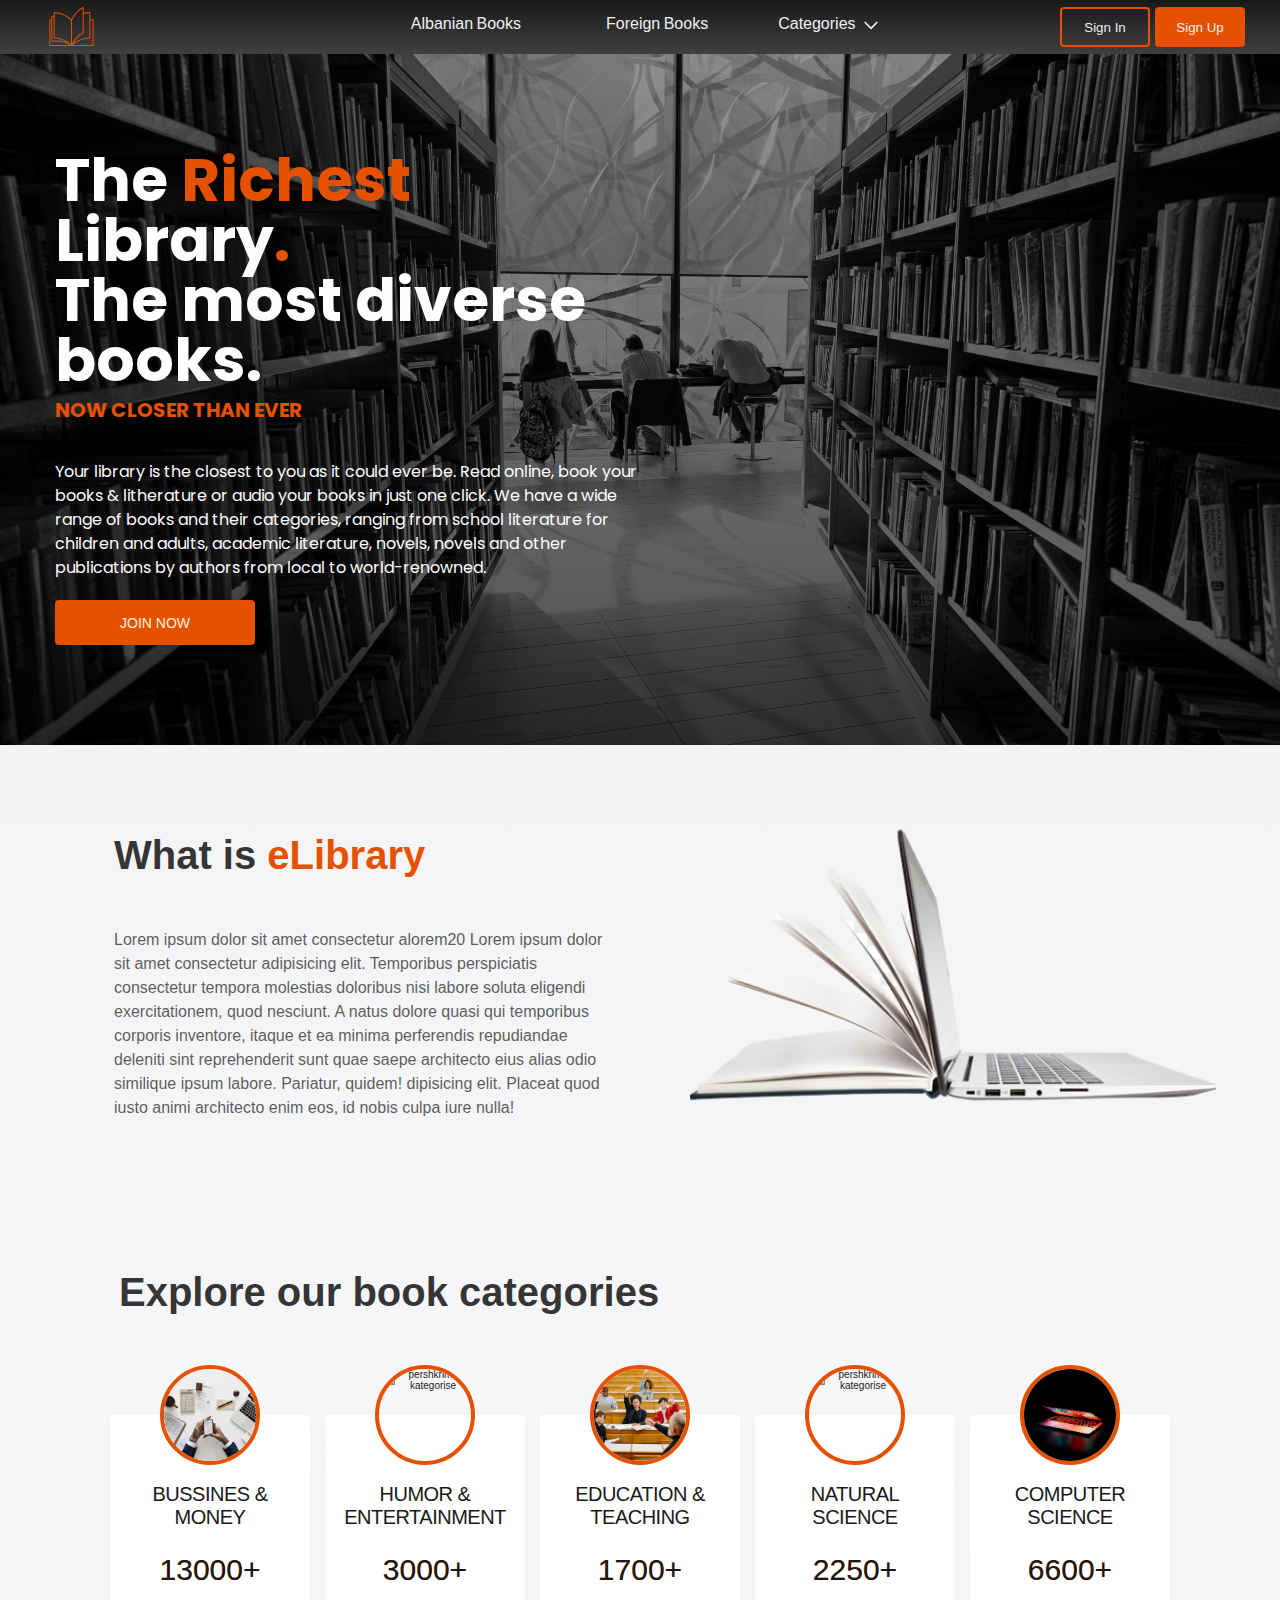
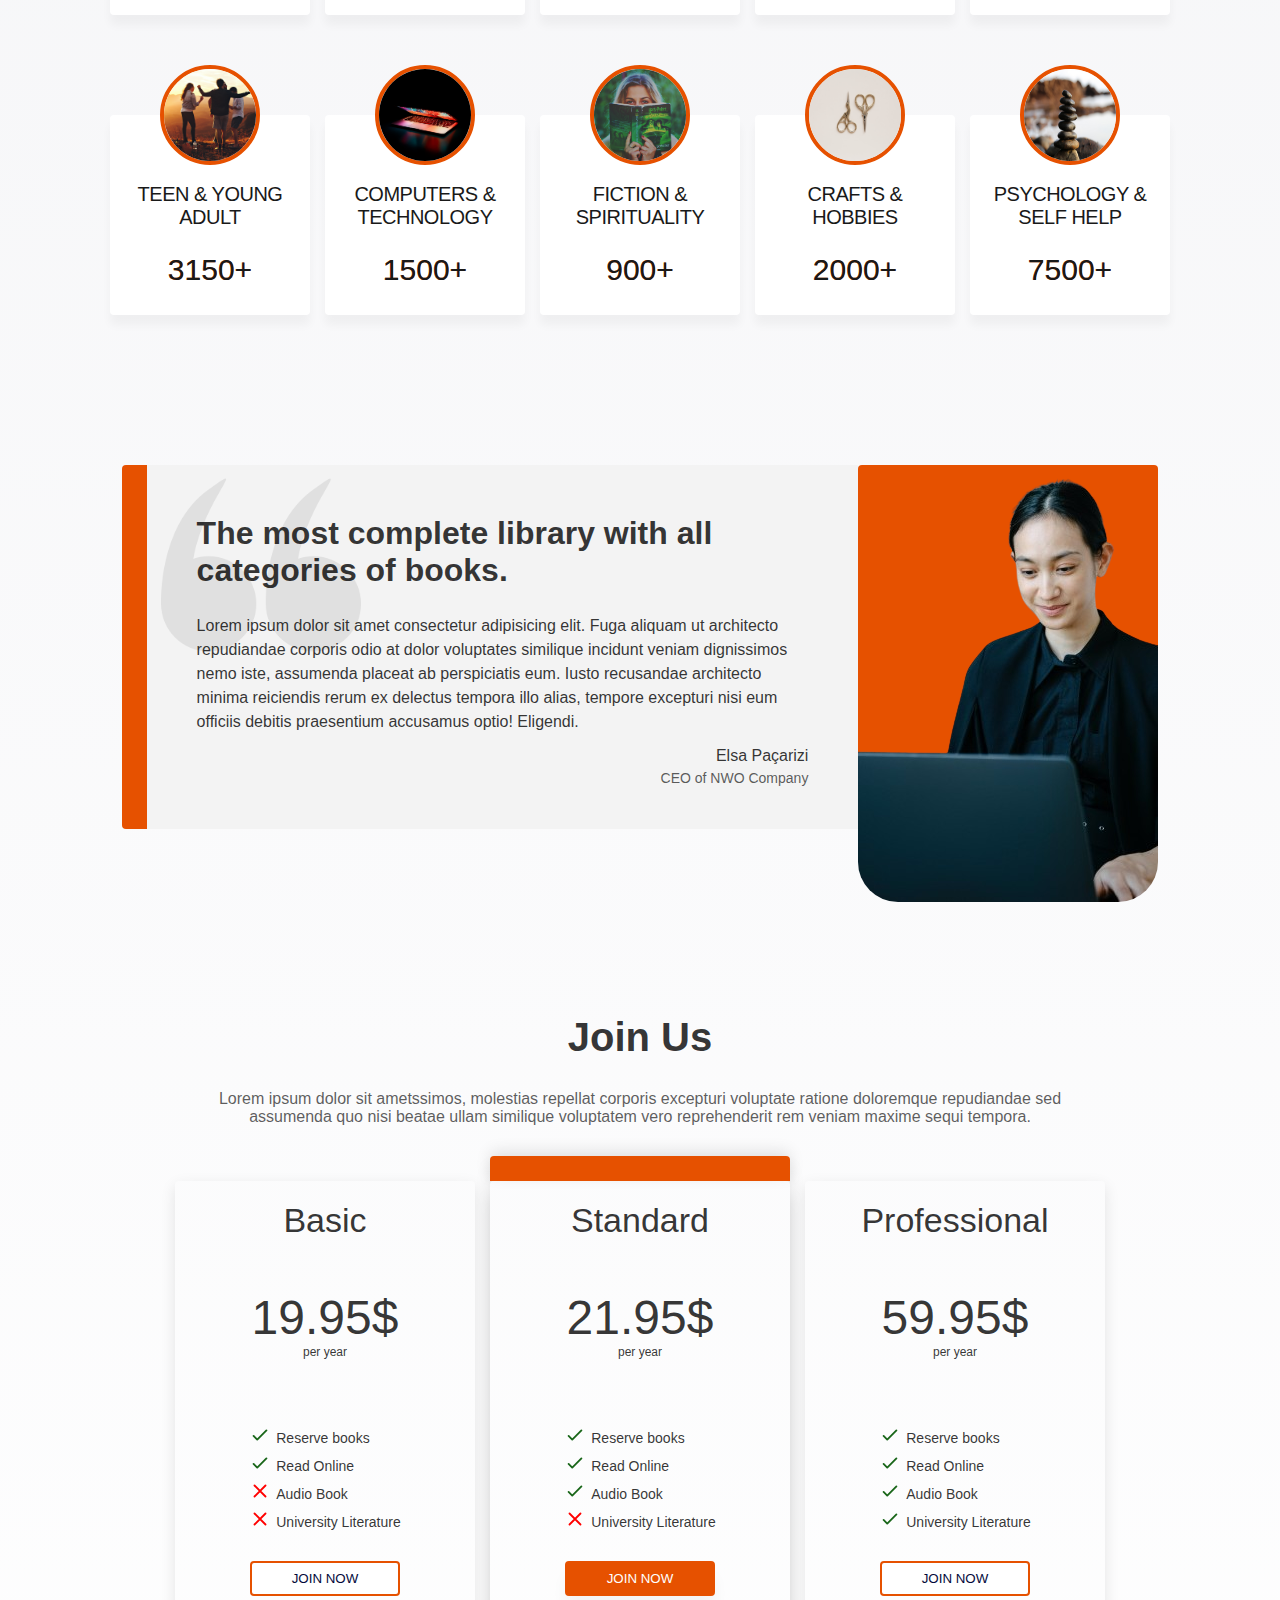
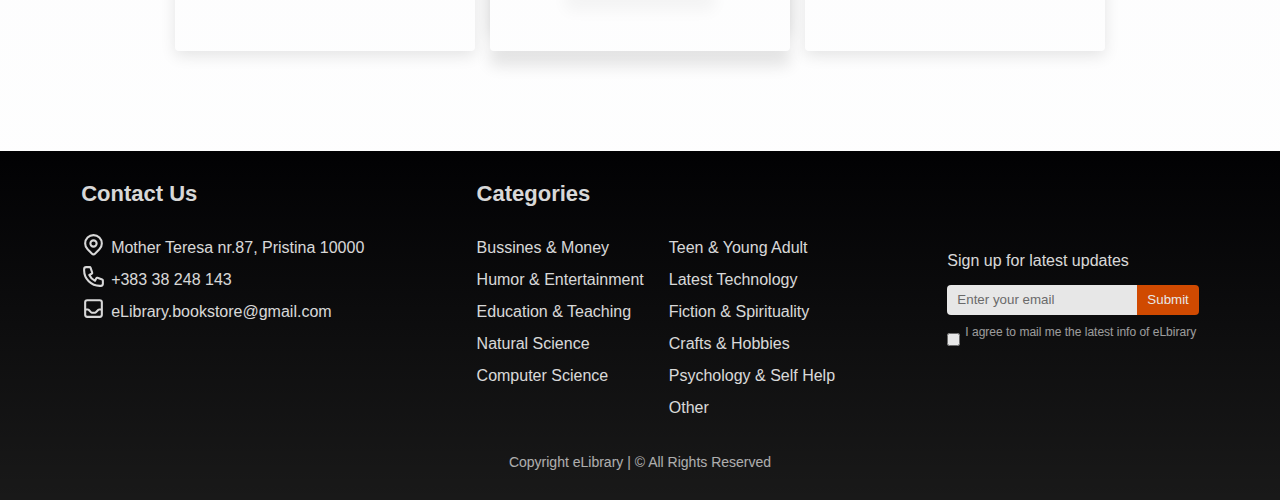
==== commit a918cbb9: "buttons edited" ====
--- a/index.html
+++ b/index.html
@@ -69,7 +69,7 @@
             <button><a href="signup.html">Sign Up</a></button>
         </div>
     </div>
-    
+
     <div class="img-wrapper">
 
         <div class="text">
@@ -302,7 +302,7 @@
             </div>
            </div>
         </div>
-        <p class="copyright"> Copyright 2022 &copy; | Made by eLibrary Team</p>
+        <p class="copyright"> Copyright eLibrary | &copy; All Rights Reserved</p>
     </div>
  
 
--- a/style.css
+++ b/style.css
@@ -1034,16 +1034,23 @@
     font-weight: 600;
     color: rgba(0,0,0,0.8);
 }
+.book-btns {
+    display: flex;
+    gap:0.5rem;
+} 
 .book-btns a {
     padding: 1rem 2rem;
     font-size: 1.6rem;
     background-color: #e65100;
     margin-top: 1rem;
-    display: inline-block;
     text-decoration: none;
+    display: flex;
+    gap:0.5rem;
+    align-content: center;
     color: #eee;
     border-radius: 4px;
 }
+
 .book-description {
     max-width: 79%;
     margin: 4rem auto 0 auto;
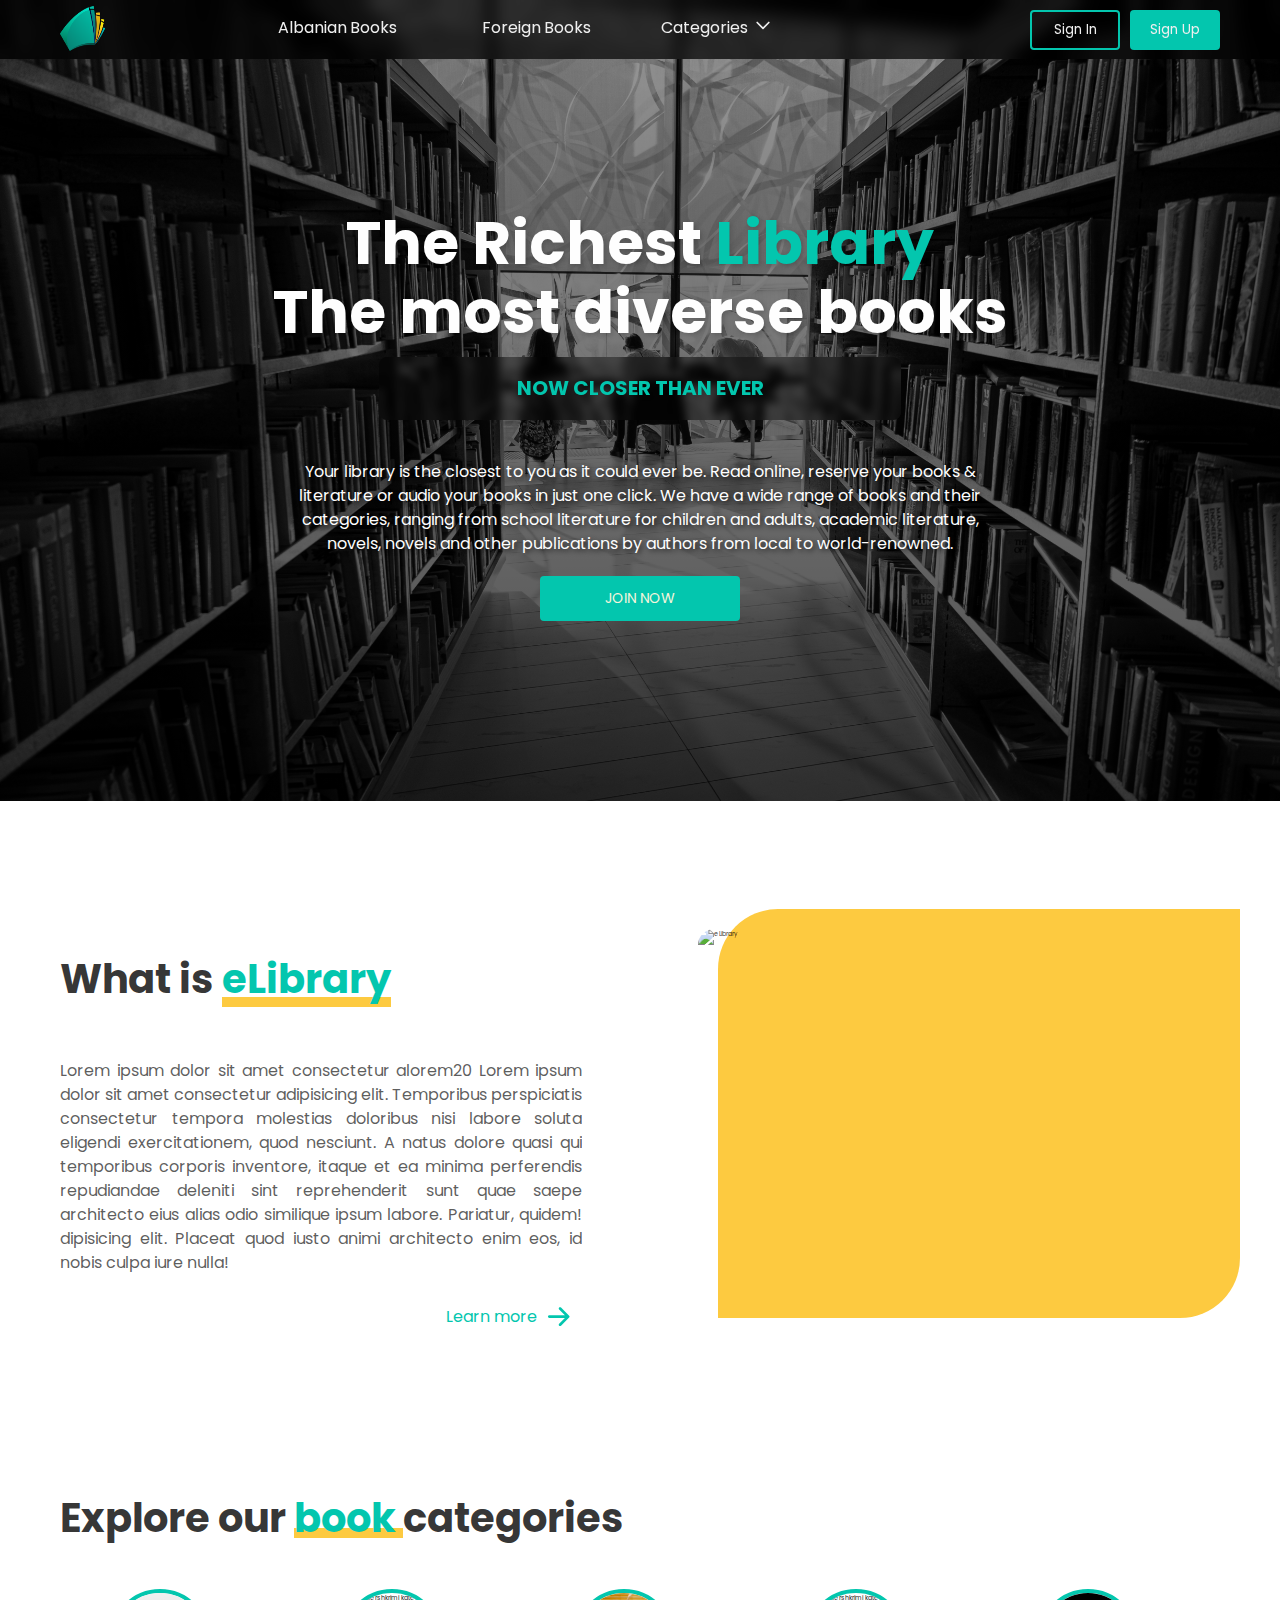
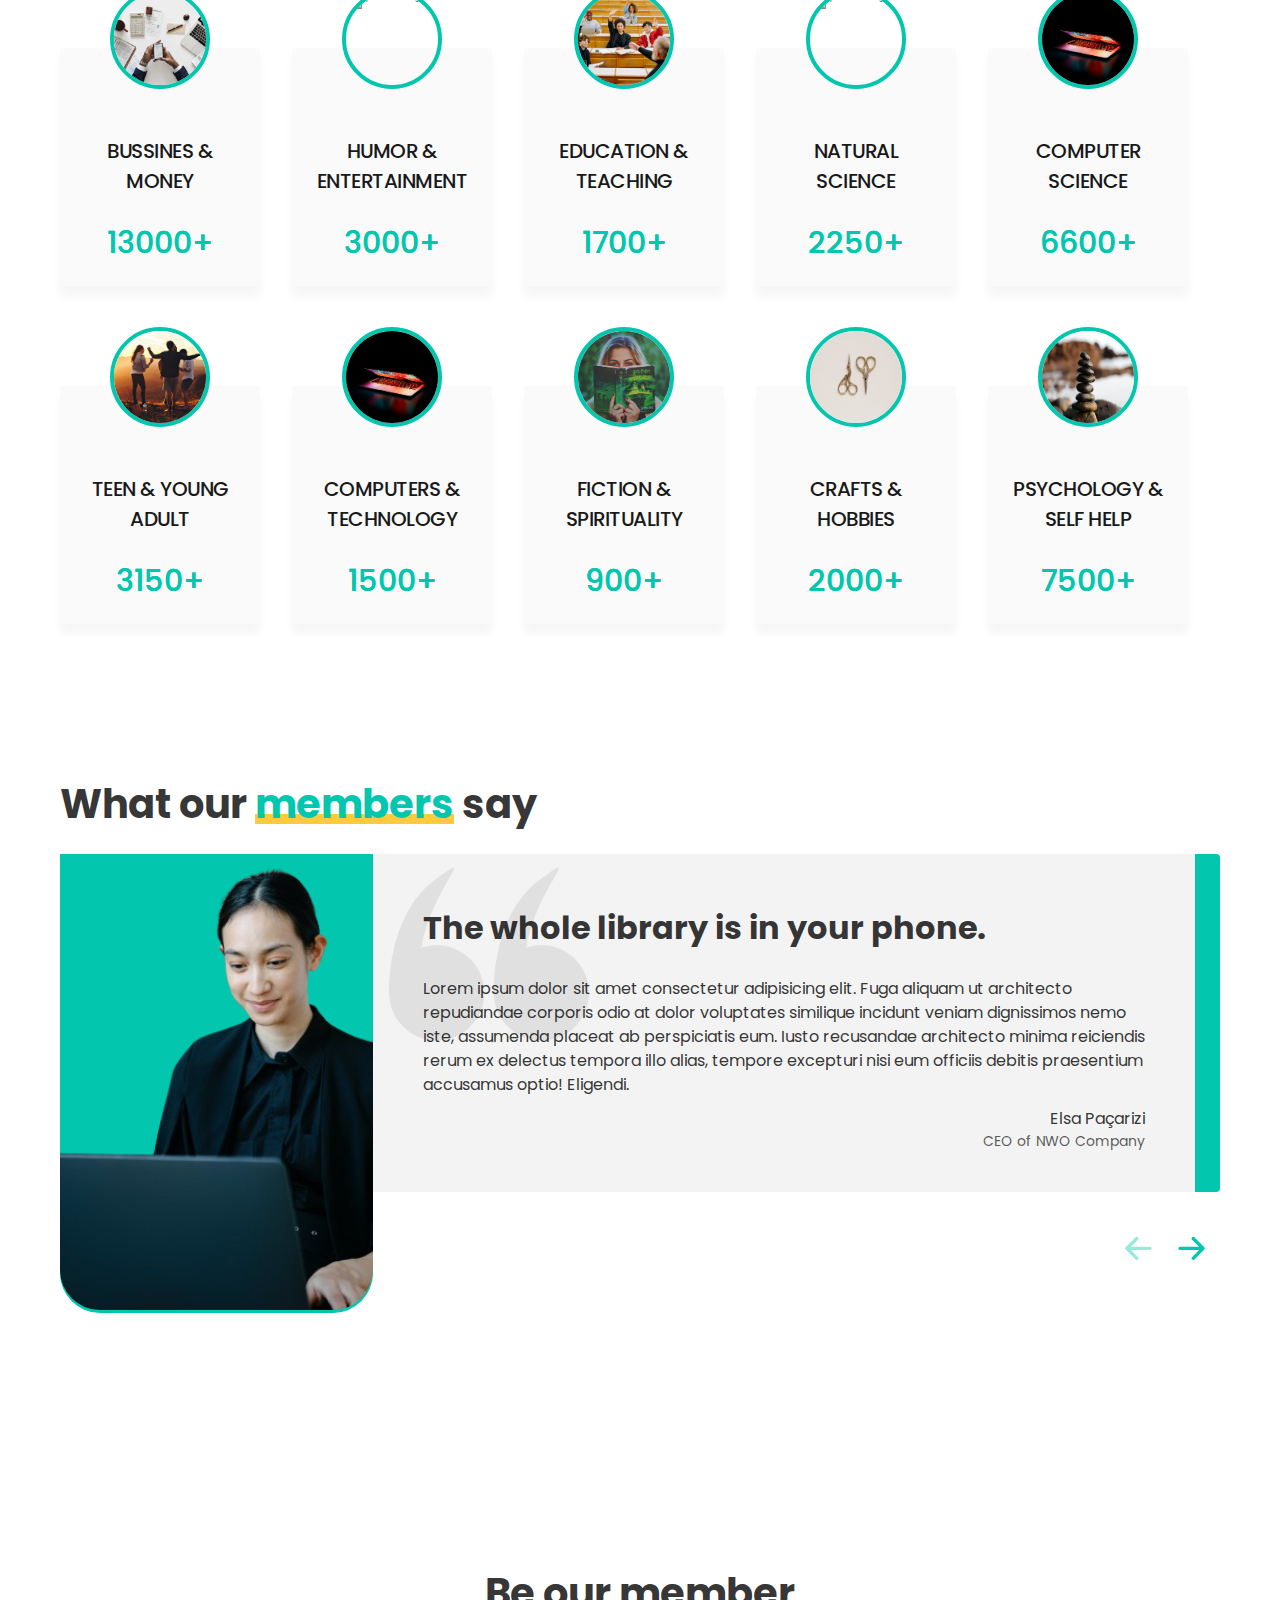
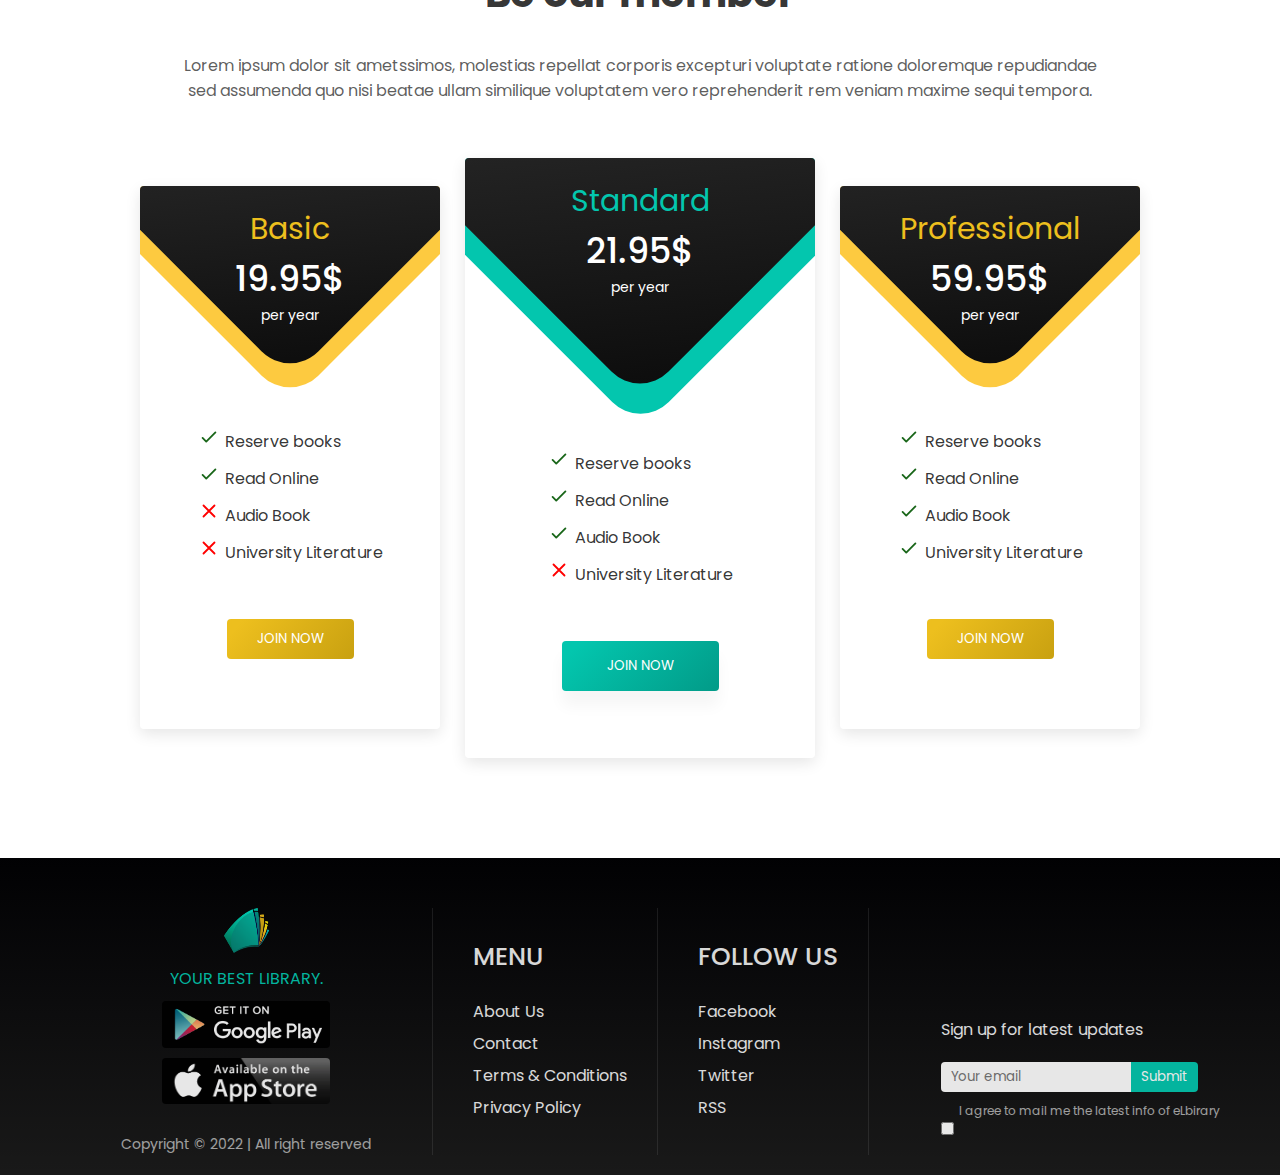
==== commit 830e3fbd: "homepage edited" ====
--- a/index.html
+++ b/index.html
@@ -11,308 +11,378 @@
     <link
         href="https://fonts.googleapis.com/css2?family=Marvel&family=Poppins:ital,wght@0,400;0,500;0,600;0,700;1,500;1,600&display=swap"
         rel="stylesheet">
+    <link rel="stylesheet" href="mediaqueries.css">
     <title>eLibrary</title>
 </head>
 
+<style>
+    @import url('https://fonts.googleapis.com/css2?family=Marvel&family=Poppins:ital,wght@0,400;0,500;0,600;0,700;1,500;1,600&display=swap');
+</style>
+
 <body>
-    
-    <div class="navbar">
-        <div class="logo-part">
-            <a href="index.html"><img src="img/icon.svg" alt="icon book" class="icon"></a>
-
-        </div>
-        <ul class="unordered-list">
-            <li><a href="home.html" target="_blank" class="nav-link">Albanian Books</a></li>
-            <li><a href="home.html" class="nav-link">Foreign Books</a></li>
-            <li>Categories <svg xmlns="http://www.w3.org/2000/svg" class="heroicon" fill="none" viewBox="0 0 24 24"
-                    stroke="currentColor" stroke-width="2">
-                    <path stroke-linecap="round" stroke-linejoin="round" d="M19 9l-7 7-7-7" />
-                </svg>
-                <div class="dropdown-content">
-                    <menu class="dropdown-menu">
-                        <div>
-                    <p onclick="location.href='home.html'">Fantasy</p>
-                    <p onclick="location.href='home.html'">Adventure</p>
-                    <p onclick="location.href='home.html'">Romance</p>
-                    <p onclick="location.href='home.html'">Mystery</p>
-                    <p onclick="location.href='home.html'">Horror</p>
-                    <p onclick="location.href='home.html'">Thriller</p>
-                    <p onclick="location.href='home.html'">Paranormal</p>
-                    <p onclick="location.href='home.html'">Historical</p>
-                    </div>
-                    <div>
-                    <p onclick="location.href='home.html'">Children's</p>
-                    <p onclick="location.href='home.html'">Memoir</p>
-                    <p onclick="location.href='home.html'">Cooking</p>
-                    <p onclick="location.href='home.html'">Art</p>
-                    <p onclick="location.href='home.html'">Self-Help</p>
-                    <p onclick="location.href='home.html'">Development</p>
-                    <p onclick="location.href='home.html'">Motivational</p>
-                    <p onclick="location.href='home.html'">Health</p>
+
+    <div class="navbarcontainer">
+        <div class="container">
+            <div class="navbar">
+                <div class="logo-part">
+                    <a href="index.html"><img src="img/icon.png" alt="icon book" class="icon"></a>
+
+                </div>
+                <ul class="unordered-list">
+                    <li><a href="home.html" class="nav-link">Albanian Books</a></li>
+                    <li><a href="home.html" class="nav-link">Foreign Books</a></li>
+                    <li class="hi"> Categories <svg xmlns="http://www.w3.org/2000/svg" class="heroicon" fill="none"
+                            viewBox="0 0 24 24" stroke="currentColor" stroke-width="2">
+                            <path stroke-linecap="round" stroke-linejoin="round" d="M19 9l-7 7-7-7" />
+                        </svg>
+                        <div class="dropdown-content">
+                            <menu class="dropdown-menu">
+                                <div>
+                                    <p onclick="location.href='home.html'">Fantasy</p>
+                                    <p onclick="location.href='home.html'">Adventure</p>
+                                    <p onclick="location.href='home.html'">Romance</p>
+                                    <p onclick="location.href='home.html'">Mystery</p>
+                                    <p onclick="location.href='home.html'">Horror</p>
+                                    <p onclick="location.href='home.html'">Thriller</p>
+                                    <p onclick="location.href='home.html'">Paranormal</p>
+                                    <p onclick="location.href='home.html'">Historical</p>
+                                </div>
+                                <div>
+                                    <p onclick="location.href='home.html'">Children's</p>
+                                    <p onclick="location.href='home.html'">Memoir</p>
+                                    <p onclick="location.href='home.html'">Cooking</p>
+                                    <p onclick="location.href='home.html'">Art</p>
+                                    <p onclick="location.href='home.html'">Self-Help</p>
+                                    <p onclick="location.href='home.html'">Development</p>
+                                    <p onclick="location.href='home.html'">Motivational</p>
+                                    <p onclick="location.href='home.html'">Health</p>
+                                </div>
+                                <div>
+                                    <p onclick="location.href='home.html'">History</p>
+                                    <p onclick="location.href='home.html'">Travel</p>
+                                    <p onclick="location.href='home.html'">Guide/How-to</p>
+                                    <p onclick="location.href='home.html'">Family</p>
+                                    <p onclick="location.href='home.html'">Humor&Entertainmet</p>
+                                    <p onclick="location.href='home.html'">Natural Science</p>
+                                    <p onclick="location.href='home.html'">Social Science</p>
+                                    <p onclick="location.href='home.html'">Computer Science</p>
+                                </div>
+                            </menu>
                         </div>
-                    <div>
-                    <p onclick="location.href='home.html'">History</p>
-                    <p onclick="location.href='home.html'">Travel</p>
-                    <p onclick="location.href='home.html'">Guide/How-to</p>
-                    <p onclick="location.href='home.html'">Family</p>
-                    <p onclick="location.href='home.html'">Humor&Entertainmet</p>
-                    <p onclick="location.href='home.html'">Natural Science</p>
-                    <p onclick="location.href='home.html'">Social Science</p>
-                    <p onclick="location.href='home.html'">Computer Science</p>
-                </div>
-                </menu>
-                </div>
-            </li>
-        </ul>
-        <div class="nav-buttons">
-            <button><a href="sign-in.html">Sign In</a></button>
-            <button><a href="signup.html">Sign Up</a></button>
+                    </li>
+                </ul>
+                <div class="nav-buttons">
+                    <button><a href="sign-in.html">Sign In</a></button>
+                    <button><a href="signup.html">Sign Up</a></button>
+                </div>
+                <!-- <svg xmlns="http://www.w3.org/2000/svg" class="menu-js" fill="none" viewBox="0 0 24 24" stroke="currentColor" stroke-width="2">
+                    <path stroke-linecap="round" stroke-linejoin="round" d="M4 6h16M4 12h16M4 18h16" />
+                  </svg>
+                  <svg xmlns="http://www.w3.org/2000/svg" class="close-js" fill="none" viewBox="0 0 24 24" stroke="currentColor" stroke-width="2">
+                    <path stroke-linecap="round" stroke-linejoin="round" d="M6 18L18 6M6 6l12 12" />
+                  </svg> -->
+            </div>
         </div>
     </div>
 
     <div class="img-wrapper">
-
-        <div class="text">
-
-            <h1 class="first-h1">The<span class="rich"> Richest</span> Library<span class="period">.</span></h1>
-            <h1 class="second-h1">The most diverse books.</h1>
-            <h2>Now closer than ever</h2>
-            <p>Your library is the closest to you as it could ever be. Read online, book your books & litherature or
-                audio your books in just one click. We have a wide range of books and their categories, ranging from
-                school literature for children and adults, academic literature, novels, novels and other publications by
-                authors from local to world-renowned. </p>
-            <button class="learn-btn"> <a href="signup.html">Join now</a> </button>
-        </div>
-        
-
-    </div>
-  <div class="container">
-    <div class="components-wrapper">
-        <div class="first-component">
-            <div class="component-text">
-                <h1>What is <span class="orange">eLibrary</span> </h1>
-                <p>Lorem ipsum dolor sit amet consectetur alorem20 Lorem ipsum dolor sit amet consectetur adipisicing elit. Temporibus perspiciatis consectetur tempora molestias doloribus nisi labore soluta eligendi exercitationem, quod nesciunt. A natus dolore quasi qui temporibus corporis inventore, itaque et ea minima perferendis repudiandae deleniti sint reprehenderit sunt quae saepe architecto eius alias odio similique ipsum labore. Pariatur, quidem!   dipisicing elit. Placeat quod iusto animi architecto enim eos, id nobis culpa iure nulla!</p>
-            </div>
-            <div class="component-img">
-                <img src="img/eLaptop.png" alt="eLibrary">
-            </div>
-        </div>
-        
-        <div class="second-component">
-          <h1>Explore our book categories</h1>
-          <div class="kategorite">
-              <div class="nje-kategori">
-      
-                  <img class="foto" src="img/bussines.jpg" alt="pershkrim i kategorise">
-      
-                  <h3> Bussines & <br> Money</h3>
-                  <p> 13000+ </p>
-              </div>
-      
-              <div class="nje-kategori">
-                  <img class="foto" src="img/humor.jpg" alt="pershkrim i kategorise">
-                  <h3> Humor & Entertainment</h3>
-                  <p> 3000+</p>
-              </div>
-      
-              <div class="nje-kategori">
-                  <img class="foto" src="img/education.jpg" alt="pershkrim i kategorise">
-                  <h3> Education & Teaching</h3>
-                  <p> 1700+ </p>
-              </div>
-              <div class="nje-kategori">
-                  <img class="foto" src="img/science-s.jpg" alt="pershkrim i kategorise">
-                  <h3>Natural<br> Science </h3>
-                  <p> 2250+ </p>
-              </div>
-              <div class="nje-kategori">
-                  <img class="foto" src="img/computer-science.jpg" alt="pershkrim i kategorise">
-                  <h3> Computer <br>Science</h3>
-                  <p> 6600+ </p>
-              </div>
-          </div>
-          <div class="kategorite">
-              <div class="nje-kategori">
-                  <img class="foto" src="img/teen.jpg" alt="pershkrim i kategorise">
-                  <h3> Teen & Young Adult</h3>
-                  <p> 3150+ </p>
-              </div>
-              <div class="nje-kategori">
-                  <img class="foto" src="img/computer-science.jpg" alt="pershkrim i kategorise">
-                  <h3> Computers & Technology</h3>
-                  <p> 1500+ </p>
-              </div>
-              <div class="nje-kategori">
-                  <img class="foto" src="img/fiction.jpg" alt="pershkrim i kategorise">
-                  <h3> Fiction & Spirituality</h3>
-                  <p> 900+ </p>
-              </div>
-              <div class="nje-kategori">
-                  <img class="foto" src="img/hobbies.jpg" alt="pershkrim i kategorise">
-                  <h3> Crafts & <br>Hobbies</h3>
-                  <p> 2000+ </p>
-              </div>
-              <div class="nje-kategori">
-                  <img class="foto" src="img/yoga.jpg" alt="pershkrim i kategorise">
-                  <h3> Psychology & Self Help </h3>
-                  <p> 7500+ </p>
-              </div>
-          </div>
-      </div>
-
-      <div class="testimonial-wrapper">
-        <div class="testimonial-content">
-            <img src="img/left-quote.png" class="quote-icon">
-            <h1> 
-                The most complete library with all categories of books.
-            </h1>
-            <p class="testimonail-saying">Lorem ipsum dolor sit amet consectetur adipisicing elit. Fuga aliquam ut architecto repudiandae corporis odio at dolor voluptates similique incidunt veniam dignissimos nemo iste, assumenda placeat ab perspiciatis eum. Iusto recusandae architecto minima reiciendis rerum ex delectus tempora illo alias, tempore excepturi nisi eum officiis debitis praesentium accusamus optio! Eligendi.</p>
-            <div class="testimonail-author">
-                <p >  Elsa Paçarizi</p>
-                <p >  CEO of NWO Company</p>
-            </div>
-            
-        </div>
-        <div class="testimonial-image">
-            <img src="img/for-testimonial.png" alt="testimonial-girl">
+        <div class="container">
+            <div class="text">
+                <h1 class="first-h1">The Richest<span class="rich"> Library</span></h1>
+                <h1 class="second-h1">The most diverse books</h1>
+                <h2 class="blur">Now closer than ever</h2>
+                <p>Your library is the closest to you as it could ever be. Read online, reserve your books &
+                    literature or
+                    audio your books in just one click.
+                    We have a wide range of books and their categories, ranging from
+                    school literature for children and adults, academic literature, novels, novels and other
+                    publications by
+                    authors from local to world-renowned.</p>
+
+                <button class="learn-btn"> <a href="signup.html">Join now</a> </button>
+            </div>
         </div>
     </div>
-
-        <div class="third-component">
-            <div class="third-component-text">
-                <h1>Join Us </h1>
-                <p> Lorem ipsum dolor sit ametssimos, molestias repellat corporis excepturi voluptate ratione doloremque repudiandae sed assumenda quo nisi beatae ullam similique voluptatem vero reprehenderit rem veniam maxime sequi tempora.</p>
-            </div>
-            <div class="component-offers">
-                <div class="first-offer offer">
-                    <h2>Basic</h2>
-                    <p class="price"> 19.95$</p> 
-                    <p>per year</p>
-
-                    <ul class="offer-list">
-                        <li><svg xmlns="http://www.w3.org/2000/svg" class="green" fill="none" viewBox="0 0 24 24" stroke="currentColor" stroke-width="2">
-                            <path stroke-linecap="round" stroke-linejoin="round" d="M5 13l4 4L19 7" />
-                          </svg>Reserve books</li>
-                        <li><svg xmlns="http://www.w3.org/2000/svg" class="green" fill="none" viewBox="0 0 24 24" stroke="currentColor" stroke-width="2">
-                            <path stroke-linecap="round" stroke-linejoin="round" d="M5 13l4 4L19 7" />
-                          </svg>Read Online</li>
-                        <li><svg xmlns="http://www.w3.org/2000/svg" class="red" fill="none" viewBox="0 0 24 24" stroke="currentColor" stroke-width="2">
-                            <path stroke-linecap="round" stroke-linejoin="round" d="M6 18L18 6M6 6l12 12" />
-                          </svg>Audio Book</li>
-                        <li><svg xmlns="http://www.w3.org/2000/svg" class="red" fill="none" viewBox="0 0 24 24" stroke="currentColor" stroke-width="2">
-                            <path stroke-linecap="round" stroke-linejoin="round" d="M6 18L18 6M6 6l12 12" />
-                          </svg>University Literature</li>
+    </div>
+    <div class="container">
+        <div class="components-wrapper">
+            <div class="first-component">
+                <div class="component-text">
+                    <h1>What is <span class="orange">eLibrary <span class="line"></span></span> </h1>
+                    <p>Lorem ipsum dolor sit amet consectetur alorem20 Lorem ipsum dolor sit amet consectetur
+                        adipisicing elit. Temporibus perspiciatis consectetur tempora molestias doloribus nisi labore
+                        soluta eligendi exercitationem, quod nesciunt. A natus dolore quasi qui temporibus corporis
+                        inventore, itaque et ea minima perferendis repudiandae deleniti sint reprehenderit sunt quae
+                        saepe architecto eius alias odio similique ipsum labore. Pariatur, quidem! dipisicing elit.
+                        Placeat quod iusto animi architecto enim eos, id nobis culpa iure nulla!</p>
+                    <a href="#">Learn more <svg width="45" viewBox="0 0 25 24" class="arrow learn" fill="none"
+                            xmlns="http://www.w3.org/2000/svg">
+                            <path fill-rule="evenodd" clip-rule="evenodd"
+                                d="M6.07007 12C6.07007 11.8011 6.14909 11.6103 6.28974 11.4697C6.43039 11.329 6.62116 11.25 6.82007 11.25H15.5096L12.2891 8.031C12.1482 7.89017 12.0691 7.69917 12.0691 7.5C12.0691 7.30084 12.1482 7.10983 12.2891 6.969C12.4299 6.82817 12.6209 6.74905 12.8201 6.74905C13.0192 6.74905 13.2102 6.82817 13.3511 6.969L17.8511 11.469C17.9209 11.5387 17.9763 11.6214 18.0141 11.7126C18.0519 11.8037 18.0714 11.9014 18.0714 12C18.0714 12.0987 18.0519 12.1963 18.0141 12.2875C17.9763 12.3786 17.9209 12.4613 17.8511 12.531L13.3511 17.031C13.2102 17.1718 13.0192 17.2509 12.8201 17.2509C12.6209 17.2509 12.4299 17.1718 12.2891 17.031C12.1482 16.8902 12.0691 16.6992 12.0691 16.5C12.0691 16.3008 12.1482 16.1098 12.2891 15.969L15.5096 12.75H6.82007C6.62116 12.75 6.43039 12.671 6.28974 12.5303C6.14909 12.3897 6.07007 12.1989 6.07007 12Z"
+                                fill="#03C6AE" />
+                        </svg></a>
+                </div>
+                <div class="component-img">
+                    <img src="img/elibrary.jpg" alt="eLibrary">
+                </div>
+            </div>
+
+            <div class="second-component">
+                <h1>Explore our <span class="rich">book <span class="line"></span></span> categories</h1>
+                <div class="kategorite">
+                    <div class="category">
+
+                        <img class="foto" src="img/bussines.jpg" alt="pershkrim i kategorise">
+
+                        <h3> Bussines & <br> Money</h3>
+                        <p> 13000+ </p>
+                    </div>
+
+                    <div class="category">
+                        <img class="foto" src="img/humor.jpg" alt="pershkrim i kategorise">
+                        <h3> Humor & Entertainment</h3>
+                        <p> 3000+</p>
+                    </div>
+
+                    <div class="category">
+                        <img class="foto" src="img/education.jpg" alt="pershkrim i kategorise">
+                        <h3> Education & Teaching</h3>
+                        <p> 1700+ </p>
+                    </div>
+                    <div class="category">
+                        <img class="foto" src="img/science-s.jpg" alt="pershkrim i kategorise">
+                        <h3>Natural<br> Science </h3>
+                        <p> 2250+ </p>
+                    </div>
+                    <div class="category">
+                        <img class="foto" src="img/computer-science.jpg" alt="pershkrim i kategorise">
+                        <h3> Computer <br>Science</h3>
+                        <p> 6600+ </p>
+                    </div>
+
+
+                    <div class="category">
+                        <img class="foto" src="img/teen.jpg" alt="pershkrim i kategorise">
+                        <h3> Teen & Young Adult</h3>
+                        <p> 3150+ </p>
+                    </div>
+                    <div class="category">
+                        <img class="foto" src="img/computer-science.jpg" alt="pershkrim i kategorise">
+                        <h3> Computers & Technology</h3>
+                        <p> 1500+ </p>
+                    </div>
+                    <div class="category">
+                        <img class="foto" src="img/fiction.jpg" alt="pershkrim i kategorise">
+                        <h3> Fiction & Spirituality</h3>
+                        <p> 900+ </p>
+                    </div>
+                    <div class="category ctg-9">
+                        <img class="foto" src="img/hobbies.jpg" alt="pershkrim i kategorise">
+                        <h3> Crafts & <br>Hobbies</h3>
+                        <p> 2000+ </p>
+                    </div>
+                    <div class="category ctg-10">
+                        <img class="foto" src="img/yoga.jpg" alt="pershkrim i kategorise">
+                        <h3> Psychology & Self Help </h3>
+                        <p> 7500+ </p>
+                    </div>
+                </div>
+            </div>
+            <div class="testimonial-container">
+                <h1>What our <span class="rich"> members<span class="line members"></span></span> say</h1>
+                <div class="testimonial-wrapper">
+                    <div class="testimonial-image">
+                        <!-- <img src="img/for-testimonial.png" alt="testimonial-girl"> -->
+                        <picture>
+                            <source media="(max-width:830px)" srcset="img/final.jpg">
+                            <img src="img/for-testimonial.png" alt="Elsa Pacarizi">
+                        </picture>
+                    </div>
+                    <div class="testimonial-right-container">
+                        <div class="testimonial-content">
+                            <img src="img/left-quote.png" class="quote-icon" alt="quote">
+                            <h1>
+                                The whole library is in your phone.
+                            </h1>
+                            <p class="testimonail-saying">Lorem ipsum dolor sit amet consectetur adipisicing elit. Fuga
+                                aliquam
+                                ut architecto repudiandae corporis odio at dolor voluptates similique incidunt veniam
+                                dignissimos nemo iste, assumenda placeat ab perspiciatis eum. Iusto recusandae
+                                architecto minima
+                                reiciendis rerum ex delectus tempora illo alias, tempore excepturi nisi eum officiis
+                                debitis
+                                praesentium accusamus optio! Eligendi.</p>
+                            <div class="testimonail-author">
+                                <p> Elsa Paçarizi</p>
+                                <p> CEO of NWO Company</p>
+                            </div>
+                        </div>
+                        <div class="arrow-container">
+                            <svg width="55" viewBox="0 0 25 24" class="arrow left" fill="none"
+                                xmlns="http://www.w3.org/2000/svg">
+                                <path fill-rule="evenodd" clip-rule="evenodd"
+                                    d="M6.07007 12C6.07007 11.8011 6.14909 11.6103 6.28974 11.4697C6.43039 11.329 6.62116 11.25 6.82007 11.25H15.5096L12.2891 8.031C12.1482 7.89017 12.0691 7.69917 12.0691 7.5C12.0691 7.30084 12.1482 7.10983 12.2891 6.969C12.4299 6.82817 12.6209 6.74905 12.8201 6.74905C13.0192 6.74905 13.2102 6.82817 13.3511 6.969L17.8511 11.469C17.9209 11.5387 17.9763 11.6214 18.0141 11.7126C18.0519 11.8037 18.0714 11.9014 18.0714 12C18.0714 12.0987 18.0519 12.1963 18.0141 12.2875C17.9763 12.3786 17.9209 12.4613 17.8511 12.531L13.3511 17.031C13.2102 17.1718 13.0192 17.2509 12.8201 17.2509C12.6209 17.2509 12.4299 17.1718 12.2891 17.031C12.1482 16.8902 12.0691 16.6992 12.0691 16.5C12.0691 16.3008 12.1482 16.1098 12.2891 15.969L15.5096 12.75H6.82007C6.62116 12.75 6.43039 12.671 6.28974 12.5303C6.14909 12.3897 6.07007 12.1989 6.07007 12Z"
+                                    fill="#03C6AE" />
+                            </svg>
+                            <svg width="55" viewBox="0 0 25 24" class="arrow" fill="none"
+                                xmlns="http://www.w3.org/2000/svg">
+                                <path fill-rule="evenodd" clip-rule="evenodd"
+                                    d="M6.07007 12C6.07007 11.8011 6.14909 11.6103 6.28974 11.4697C6.43039 11.329 6.62116 11.25 6.82007 11.25H15.5096L12.2891 8.031C12.1482 7.89017 12.0691 7.69917 12.0691 7.5C12.0691 7.30084 12.1482 7.10983 12.2891 6.969C12.4299 6.82817 12.6209 6.74905 12.8201 6.74905C13.0192 6.74905 13.2102 6.82817 13.3511 6.969L17.8511 11.469C17.9209 11.5387 17.9763 11.6214 18.0141 11.7126C18.0519 11.8037 18.0714 11.9014 18.0714 12C18.0714 12.0987 18.0519 12.1963 18.0141 12.2875C17.9763 12.3786 17.9209 12.4613 17.8511 12.531L13.3511 17.031C13.2102 17.1718 13.0192 17.2509 12.8201 17.2509C12.6209 17.2509 12.4299 17.1718 12.2891 17.031C12.1482 16.8902 12.0691 16.6992 12.0691 16.5C12.0691 16.3008 12.1482 16.1098 12.2891 15.969L15.5096 12.75H6.82007C6.62116 12.75 6.43039 12.671 6.28974 12.5303C6.14909 12.3897 6.07007 12.1989 6.07007 12Z"
+                                    fill="#03C6AE" />
+                            </svg>
+                        </div>
+                    </div>
+
+
+                </div>
+
+            </div>
+
+            <div class="third-component">
+                <div class="third-component-text">
+                    <h1>Be our member </h1>
+                    <p> Lorem ipsum dolor sit ametssimos, molestias repellat corporis excepturi voluptate ratione
+                        doloremque repudiandae sed assumenda quo nisi beatae ullam similique voluptatem vero
+                        reprehenderit rem veniam maxime sequi tempora.</p>
+                </div>
+                <div class="component-offers">
+                    <div class="first-offer offer">
+                        <h2>Basic</h2>
+
+                        <p class="price"> 19.95$</p>
+                        <p>per year</p>
+
+
+                        <ul class="offer-list">
+                            <li><svg xmlns="http://www.w3.org/2000/svg" class="green" fill="none" viewBox="0 0 24 24"
+                                    stroke="currentColor" stroke-width="2">
+                                    <path stroke-linecap="round" stroke-linejoin="round" d="M5 13l4 4L19 7" />
+                                </svg>Reserve books</li>
+                            <li><svg xmlns="http://www.w3.org/2000/svg" class="green" fill="none" viewBox="0 0 24 24"
+                                    stroke="currentColor" stroke-width="2">
+                                    <path stroke-linecap="round" stroke-linejoin="round" d="M5 13l4 4L19 7" />
+                                </svg>Read Online</li>
+                            <li><svg xmlns="http://www.w3.org/2000/svg" class="red" fill="none" viewBox="0 0 24 24"
+                                    stroke="currentColor" stroke-width="2">
+                                    <path stroke-linecap="round" stroke-linejoin="round" d="M6 18L18 6M6 6l12 12" />
+                                </svg>Audio Book</li>
+                            <li><svg xmlns="http://www.w3.org/2000/svg" class="red" fill="none" viewBox="0 0 24 24"
+                                    stroke="currentColor" stroke-width="2">
+                                    <path stroke-linecap="round" stroke-linejoin="round" d="M6 18L18 6M6 6l12 12" />
+                                </svg>University Literature</li>
+                        </ul>
+                        <button> Join now</button>
+                    </div>
+                    <div class="second-offer offer">
+                        <h2>Standard</h2>
+                        <p class="price"> 21.95$</p>
+                        <p>per year</p>
+
+                        <ul class="offer-list">
+                            <li><svg xmlns="http://www.w3.org/2000/svg" class="green" fill="none" viewBox="0 0 24 24"
+                                    stroke="currentColor" stroke-width="2">
+                                    <path stroke-linecap="round" stroke-linejoin="round" d="M5 13l4 4L19 7" />
+                                </svg>Reserve books</li>
+                            <li><svg xmlns="http://www.w3.org/2000/svg" class="green" fill="none" viewBox="0 0 24 24"
+                                    stroke="currentColor" stroke-width="2">
+                                    <path stroke-linecap="round" stroke-linejoin="round" d="M5 13l4 4L19 7" />
+                                </svg>Read Online</li>
+                            <li><svg xmlns="http://www.w3.org/2000/svg" class="green" fill="none" viewBox="0 0 24 24"
+                                    stroke="currentColor" stroke-width="2">
+                                    <path stroke-linecap="round" stroke-linejoin="round" d="M5 13l4 4L19 7" />
+                                </svg>Audio Book</li>
+                            <li><svg xmlns="http://www.w3.org/2000/svg" class="red" fill="none" viewBox="0 0 24 24"
+                                    stroke="currentColor" stroke-width="2">
+                                    <path stroke-linecap="round" stroke-linejoin="round" d="M6 18L18 6M6 6l12 12" />
+                                </svg>University Literature</li>
+                        </ul>
+                        <button> Join now</button>
+                    </div>
+                    <div class="third-offer offer">
+                        <h2>Professional</h2>
+                        <p class="price"> 59.95$</p>
+                        <p>per year</p>
+
+                        <ul class="offer-list">
+                            <li><svg xmlns="http://www.w3.org/2000/svg" class="green" fill="none" viewBox="0 0 24 24"
+                                    stroke="currentColor" stroke-width="2">
+                                    <path stroke-linecap="round" stroke-linejoin="round" d="M5 13l4 4L19 7" />
+                                </svg>Reserve books</li>
+                            <li><svg xmlns="http://www.w3.org/2000/svg" class="green" fill="none" viewBox="0 0 24 24"
+                                    stroke="currentColor" stroke-width="2">
+                                    <path stroke-linecap="round" stroke-linejoin="round" d="M5 13l4 4L19 7" />
+                                </svg>Read Online</li>
+                            <li><svg xmlns="http://www.w3.org/2000/svg" class="green" fill="none" viewBox="0 0 24 24"
+                                    stroke="currentColor" stroke-width="2">
+                                    <path stroke-linecap="round" stroke-linejoin="round" d="M5 13l4 4L19 7" />
+                                </svg>Audio Book</li>
+                            <li><svg xmlns="http://www.w3.org/2000/svg" class="green" fill="none" viewBox="0 0 24 24"
+                                    stroke="red" stroke-width="2">
+                                    <path stroke-linecap="round" stroke-linejoin="round" d="M5 13l4 4L19 7" />
+                                </svg>University Literature</li>
+                        </ul>
+                        <button> Join now</button>
+                    </div>
+
+                </div>
+            </div>
+
+        </div>
+    </div>
+
+
+    <section class="footer">
+        <div class="container">
+            <div class="footer-info">
+
+                <div class="footer-logo">
+                    <a href="index.html"><img src="img/icon.png" alt="icon book footer-icon" class="icon"></a>
+                    <p class="b-l">Your best library.</p>
+
+                   
+                    <img class="download" src="img/play-store1.png" alt="Playstore download">
+                    <img class="download" src="img/app-store1.png" alt="App download">
+                
+
+                    <br>
+                    <p class="copyright">Copyright &copy; 2022 | All right reserved</p>
+                </div>
+                <div class="footer-menu">
+                    <h3>Menu</h3>
+                    <ul>
+                        <li>About Us</li>
+                        <li>Contact</li>
+                        <li>Terms & Conditions</li>
+                        <li>Privacy Policy</li>
                     </ul>
-                    <button> Join now</button>
-                </div>
-                <div class="second-offer offer">
-                    <h2>Standard</h2>
-                    <p class="price"> 21.95$</p> 
-                    <p>per year</p>
-
-                    <ul class="offer-list">
-                        <li><svg xmlns="http://www.w3.org/2000/svg" class="green" fill="none" viewBox="0 0 24 24" stroke="currentColor" stroke-width="2">
-                            <path stroke-linecap="round" stroke-linejoin="round" d="M5 13l4 4L19 7" />
-                          </svg>Reserve books</li>
-                        <li><svg xmlns="http://www.w3.org/2000/svg" class="green" fill="none" viewBox="0 0 24 24" stroke="currentColor" stroke-width="2">
-                            <path stroke-linecap="round" stroke-linejoin="round" d="M5 13l4 4L19 7" />
-                          </svg>Read Online</li>
-                        <li><svg xmlns="http://www.w3.org/2000/svg" class="green" fill="none" viewBox="0 0 24 24" stroke="currentColor" stroke-width="2">
-                            <path stroke-linecap="round" stroke-linejoin="round" d="M5 13l4 4L19 7" />
-                          </svg>Audio Book</li>
-                        <li><svg xmlns="http://www.w3.org/2000/svg" class="red" fill="none" viewBox="0 0 24 24" stroke="currentColor" stroke-width="2">
-                            <path stroke-linecap="round" stroke-linejoin="round" d="M6 18L18 6M6 6l12 12" />
-                          </svg>University Literature</li>
+                </div>
+                <div class="footer-follow">
+                    <h3> Follow Us</h3>
+                    <ul>
+                        <li>Facebook</li>
+                        <li>Instagram</li>
+                        <li>Twitter</li>
+                        <li>RSS</li>
                     </ul>
-                    <button> Join now</button>
-                </div>
-                <div class="third-offer offer">
-                    <h2>Professional</h2>
-                    <p class="price"> 59.95$</p> 
-                    <p>per year</p>
-
-                    <ul class="offer-list">
-                        <li><svg xmlns="http://www.w3.org/2000/svg" class="green" fill="none" viewBox="0 0 24 24" stroke="currentColor" stroke-width="2">
-                            <path stroke-linecap="round" stroke-linejoin="round" d="M5 13l4 4L19 7" />
-                          </svg>Reserve books</li>
-                        <li><svg xmlns="http://www.w3.org/2000/svg" class="green" fill="none" viewBox="0 0 24 24" stroke="currentColor" stroke-width="2">
-                            <path stroke-linecap="round" stroke-linejoin="round" d="M5 13l4 4L19 7" />
-                          </svg>Read Online</li>
-                        <li><svg xmlns="http://www.w3.org/2000/svg" class="green" fill="none" viewBox="0 0 24 24" stroke="currentColor" stroke-width="2">
-                            <path stroke-linecap="round" stroke-linejoin="round" d="M5 13l4 4L19 7" />
-                          </svg>Audio Book</li>
-                        <li><svg xmlns="http://www.w3.org/2000/svg" class="green" fill="none" viewBox="0 0 24 24" stroke="red" stroke-width="2">
-                            <path stroke-linecap="round" stroke-linejoin="round" d="M5 13l4 4L19 7" />
-                          </svg>University Literature</li>
-                    </ul>
-                    <button> Join now</button>
-                </div>
-                
+                </div>
+
+
+                <div class="subsrcibe">
+                    <p> Sign up for latest updates</p>
+                    <div>
+                        <input class="email" type="text" name="email" placeholder="Your email">
+                        <input class="submit" type="submit" value="Submit">
+                    </div>
+                    <div class="check">
+                        <input class="checkbox" type="checkbox" name="checkbox" id="checkbox">
+                        <label for="checkbox" class="agree">I agree to mail me the latest info of eLbirary</p>
+                    </div>
+                </div>
             </div>
         </div>
-        
-    </div>
-    <div class="footer">
-        <div class="footer-info">
-            <div class="contact-us">
-                <h3>Contact Us</h3>
-                <ul>
-                    <li><svg xmlns="http://www.w3.org/2000/svg" class="footer-icon" fill="none" viewBox="0 0 24 24" stroke="currentColor" stroke-width="2">
-                        <path stroke-linecap="round" stroke-linejoin="round" d="M17.657 16.657L13.414 20.9a1.998 1.998 0 01-2.827 0l-4.244-4.243a8 8 0 1111.314 0z" />
-                        <path stroke-linecap="round" stroke-linejoin="round" d="M15 11a3 3 0 11-6 0 3 3 0 016 0z" />
-                      </svg>   Mother Teresa nr.87, Pristina 10000</li>
-                    <li><svg xmlns="http://www.w3.org/2000/svg" class="footer-icon" fill="none" viewBox="0 0 24 24" stroke="currentColor" stroke-width="2">
-                        <path stroke-linecap="round" stroke-linejoin="round" d="M3 5a2 2 0 012-2h3.28a1 1 0 01.948.684l1.498 4.493a1 1 0 01-.502 1.21l-2.257 1.13a11.042 11.042 0 005.516 5.516l1.13-2.257a1 1 0 011.21-.502l4.493 1.498a1 1 0 01.684.949V19a2 2 0 01-2 2h-1C9.716 21 3 14.284 3 6V5z" />
-                      </svg>   +383 38 248 143</li>
-                    <li><svg xmlns="http://www.w3.org/2000/svg" class="footer-icon" fill="none" viewBox="0 0 24 24" stroke="currentColor" stroke-width="2">
-                        <path stroke-linecap="round" stroke-linejoin="round" d="M20 13V6a2 2 0 00-2-2H6a2 2 0 00-2 2v7m16 0v5a2 2 0 01-2 2H6a2 2 0 01-2-2v-5m16 0h-2.586a1 1 0 00-.707.293l-2.414 2.414a1 1 0 01-.707.293h-3.172a1 1 0 01-.707-.293l-2.414-2.414A1 1 0 006.586 13H4" />
-                      </svg>   eLibrary.bookstore@gmail.com</li>
-                </ul>
-
-            </div>
-            <div class="categories">
-                <h3>Categories</h3>
-                <div class="ctg-menu">
-                <ul>
-                    <li>Bussines & Money</li>
-                    <li>Humor & Entertainment</li>
-                    <li>Education & Teaching</li>
-                    <li>Natural Science</li>
-                    <li>Computer Science</li>
-                </ul>
-                <ul>
-                    <li>Teen & Young Adult</li>
-                    <li>Latest Technology</li>
-                    <li>Fiction & Spirituality</li>
-                    <li>Crafts & Hobbies</li>
-                    <li>Psychology & Self Help</li>
-                    <li>Other</li>
-                </ul>
-            </div>
-            </div>
-            
-            <div class="subsrcibe">
-                <p> Sign up for latest updates</p>
-                <div>
-                <input class="email" type="text" name="email" placeholder="Enter your email">
-                <input class="submit" type="submit" value="Submit">
-                </div>
-                <div class="check">
-                <input class="checkbox" type="checkbox" name="check" id="check"> <p class="agree">I agree to mail me the latest info of eLbirary</p>
-            </div>
-           </div>
-        </div>
-        <p class="copyright"> Copyright eLibrary | &copy; All Rights Reserved</p>
-    </div>
- 
-
-
- 
- 
-</div>
-
-
-
+    </section>
+
+    <script src="js/costum.js"></script>
 </body>
 
 </html>--- a/style.css
+++ b/style.css
@@ -1,271 +1,291 @@
 * {
-    margin: 0;
-    padding: 0;
-    box-sizing: border-box;
-}
+  margin: 0;
+  padding: 0;
+  box-sizing: border-box;
+}
+
+
 html {
-    font-size: 62.5%;
-  }
-body{
-    font-family: 'Raleway', sans-serif;
-    color:rgba(0,0,0,0.8);
-    
-}
-
-.wrapper{
-    display: grid;
-    grid-template-columns: 1fr 4fr;
-
-}
-
-.container{
-    background-image:linear-gradient(to top, rgba(255,0,0,0), rgba(217,218,226,0.3));
-
-    
-    
-}
-
-.main-content{
-    height: 7.8rem;
-    background-color: pink;
+  font-size: 62.5%; 
+}
+body {
+  color: rgba(0, 0, 0, 0.8);
+  font-size: 62.5%;
+  font-family: 'Marvel', sans-serif;
+font-family: 'Poppins', sans-serif;
+
+}
+
+.wrapper {
+  display: grid;
+  grid-template-columns: 1fr 4fr;
+}
+
+.container {
+  /* background-image:linear-gradient(to top, rgba(255,0,0,0), rgba(217,218,226,0.3));
+     */
+  max-width: 1200px;
+  padding: 0 20px;
+  margin: 0 auto;
+  width: 100%;
+}
+
+.main-content {
+  height: 7.8rem;
+  background-color: pink;
 }
 
 /*CARD STYLING*/
 /*Fonti i kartave font-family: 'Raleway', sans-serif;*/
 
-
 /*END OF CARD STYLING*/
 
-
 /*CARD LAYOUT*/
-.card-wrapper{
-    max-width: 98%;
-    margin: auto;
-    display: grid;
-    grid-template-columns: 1fr 1fr 1fr 1fr;
-    gap:0.5rem;
-}
-
-
-
-
-.img-wrapper{
-    max-width: 100%;
-    height: fit-content;
-    padding-bottom: 10rem;
-    background-image: linear-gradient(rgba(0,0,0,0.4), rgba(0,0,0,0.7)),url('img/pexels-olga-lioncat-7244562.jpg');
-    
-    background-size: cover;
-    overflow:hidden;
-}
-
-.text{
-    color:#fefefe;
-    padding-top: 15rem;
-    width: 50%;
-    display: flex;
-    flex-direction: column;
-    justify-content: center;
-    padding-left:5.5rem ;
-    font-family: 'Poppins', sans-serif;
-    
-}
-.text h2{
-    text-transform: uppercase;
-    color:#e65100;
-    letter-spacing: 1.0;
-    font-size: 2rem; 
-    margin-top: 1rem;
-    margin-bottom: 2rem;  
-}
-.text h2, .text h1{
-    line-height: 1;
-}
-.text p{
-    line-height: 1.5;
-    letter-spacing: 1.5;
-    margin:2rem 0rem;
-    font-size: 1.6rem;
-}
-.rich, .period{
-    color:#e65100 
-}
-.first-h1, .second-h1{
-    font-size: 6rem;
-}
-
-.learn-btn{
-    background-color: #e65100;
-    border: none;
-    width: 20rem;
-    cursor: pointer;
-    height: 4.5rem;
-    border-radius: 4px;
+.card-wrapper {
+  max-width: 98%;
+  margin: auto;
+  display: grid;
+  grid-template-columns: 1fr 1fr 1fr 1fr;
+  gap: 0.5rem;
+}
+
+.blur {
+  width: 45%;
+  margin: 1rem;
+  padding: 20px;
+  background-color: rgb(0, 0, 0, 0.4);
+  backdrop-filter: blur(4px);
+  border-radius: 8px;
+}
+.img-wrapper {
+  padding: 60px 0 180px 0;
+  height: fit-content;
+  background-image: linear-gradient(rgba(0, 0, 0, 0.4), rgba(0, 0, 0, 0.7)),
+    url("img/pexels-olga-lioncat-7244562.jpg");
+  position: relative;
+  top: -6rem;
+  background-size: cover;
+  overflow: hidden;
+}
+
+.text {
+  color: #fefefe;
+  padding-top: 15rem;
+  display: flex;
+  flex-direction: column;
+  justify-content: center;
+  font-family: "Poppins", sans-serif;
+  align-items: center;
+
+
+}
+.text h2 {
+  text-transform: uppercase;
+  text-align: center;
+  color: #03c6ae;
+  letter-spacing: 1;
+  font-size: 2rem;
+  margin-top: 1rem;
+  margin-bottom: 2rem;
+}
+.text h2,
+.text h1 {
+  line-height: 1.15;
+  text-align: center;
+  text-shadow: 2px 2px 5px rgba(0, 0, 0, 0.18);
+}
+.text p {
+  line-height: 1.5;
+  letter-spacing: 1.5;
+  margin: 2rem 0rem;
+  font-size: 1.6rem;
+  text-align: center;
+  text-shadow: 2px 2px 5px rgba(0, 0, 0, 0.68);
+  width: 60%;
+}
+.rich,
+.period {
+  color: #03c6ae;
+  position: relative;
+}
+.first-h1,
+.second-h1 {
+  font-size: 6rem;
+}
+
+.learn-btn {
+  background-color: #03c6ae;
+  border: none;
+  width: 20rem;
+  cursor: pointer;
+  height: 4.5rem;
+  border-radius: 4px;
 }
 .learn-btn a {
-    color: beige;
-    text-transform: uppercase;
-    text-decoration: none;
-    font-size: 1.4rem;
-
-}
-.learn-btn:hover{
-    background-color: transparent;
-    border: 3px solid #e65100;
-    color: #fff;
-    box-shadow: 0px 3px 15px rgba(0,0,0,0.3);
-
-}
-
+  color: beige;
+  text-transform: uppercase;
+  text-decoration: none;
+  font-size: 1.4rem;
+}
+.learn-btn:hover {
+  background-color: transparent;
+  border: 3px solid #03c6ae;
+  color: #fff;
+  box-shadow: 0px 3px 15px rgba(0, 0, 0, 0.3);
+}
 
 /****************************************************************
 /////////////////////////////////////////////////////////
 *********NAVBAR STYLING*/
-.navbar{
-    background-color:  transparent;
-    background-color: #191919;
-    background-image:linear-gradient(to bottom, rgba(255,0,0,0), rgba(217,218,226,0.2));
-
-    color:#efefef;
-    display: grid;
-    grid-template-columns: 0.5fr 3fr 1fr;
-    position: fixed;
-    width: 100%;
-    z-index: 1;
-}
-.nav-buttons{
-    align-self: center; 
-    display: flex;
-    justify-content: end;
-    margin-right: 3.5rem;
-    gap: 0.5rem;
-
-}
-.nav-buttons a{
-    text-decoration: none;
-    color:#efefef;
-}
-.nav-buttons button:first-child{
-    background-color: transparent;
-    border: 2px solid #e65100;
-    color: #efefef;
-    transition: all 0.1s;
-    
-}
-.nav-buttons button:first-child:hover{
-    background-color: #e65100;
-    color:#efefef;
-    font-weight: 500;
-    transition: all 0.1s;
-    
-}
-.nav-buttons button:last-child:hover{
-    color:#efefef;
-}
-.navbar ul{
-    list-style: none;
-    display: flex;
-    align-self: center;
-    gap: 2.5rem;
-    justify-content: end;
-    
-
-}
-
-.navbar button{
-    background-color: #e65100;
-    border: none;
-    width: 9rem;
-    height: 4rem;
-    color:#ededf1;
-    border-radius: 4px;
-    cursor: pointer;
-}
-.navbar li:last-child{
-    margin-right: 10rem;
-    display: flex;
-    gap: 0.5rem;
-    justify-content: flex-end;
-    text-transform:none;
+
+.navbarcontainer {
+  width: 100%;
+  background-color: rgb(0, 0, 0, 0.7);
+  backdrop-filter: blur(8px);
+  position: relative;
+  z-index: 1;
+}
+.navbar {
+  color: #efefef;
+  display: flex;
+  /* position: fixed; */
+  width: 100%;
+  justify-content: space-between;
+  z-index: 1;
+}
+button {
+  font-family: 'Poppins', sans-serif;
+}
+
+.nav-buttons {
+  align-self: center;
+  display: flex;
+  font-family: 'Poppins', sans-serif;
+
+}
+.nav-buttons a {
+  text-decoration: none;
+  color: #efefef;
+}
+.nav-buttons button:first-child {
+  background-color: transparent;
+  border: 2px solid #03c6ae;
+  color: #efefef;
+  transition: all 0.1s;
+  margin-right: 1rem;
+}
+.nav-buttons button:first-child:hover {
+  background-color: #03c6ae;
+  color: #efefef;
+  font-weight: 500;
+  transition: all 0.1s;
+}
+.nav-buttons button:last-child:hover {
+  color: #efefef;
+}
+.navbar ul {
+  list-style: none;
+  display: flex;
+  align-self: center;
+  gap: 2.5rem;
+  justify-content: end;
+}
+
+.navbar button {
+  background-color: #03c6ae;
+  border: none;
+  width: 9rem;
+  height: 4rem;
+  color: #ededf1;
+  border-radius: 4px;
+  cursor: pointer;
+}
+.navbar li:last-child {
+  margin-right: 10rem;
+  display: flex;
+  gap: 0.5rem;
+  justify-content: flex-end;
+  text-transform: none;
 }
 .navbar li,
-.nav-link{
-    padding:1.5rem;
-    text-decoration: none;
-    color: #02093B;
-    color:#efefef;
-    transition: all 0.2s;
+.nav-link {
+  padding: 1.5rem;
+  text-decoration: none;
+  color: #02093b;
+  color: #efefef;
+  transition: all 0.2s;
 }
 .navbar li {
-    border-bottom: 4px solid transparent;  
-    transition: all 0.3s;
-}
-.navbar li:hover{
-    color: #efefef;
-    cursor: pointer;
-    border-bottom: 4px solid #e65100;  
-    background-image:linear-gradient(to bottom, rgba(0,0,0,0.5), rgba(0,0,0,0.2));
-}
-
-.unordered-list{
-    font-size: 1.6rem;
-
+  border-bottom: 4px solid transparent;
+  transition: all 0.3s;
+}
+.navbar li:hover {
+  color: #efefef;
+  cursor: pointer;
+  border-bottom: 4px solid #03c6ae;
+  background-image: linear-gradient(
+    to bottom,
+    rgba(0, 0, 0, 0.5),
+    rgba(0, 0, 0, 0.2)
+  );
+}
+
+.unordered-list {
+  font-size: 1.6rem;
 }
 .unordered-list li {
-    word-spacing: -1px;
-}
-.icon{
-    width: 4.5rem;
-    height: 4.5rem;
-    /* margin-left: 85px; */
-    cursor: pointer;
-    
-}
-.logo-part{
-    display: flex;
-    justify-content: center;
-    align-self: center; 
-
-    
-}
-
+  word-spacing: -1px;
+}
+.icon {
+  width: 4.5rem;
+  height: 4.5rem;
+  /* margin-left: 85px; */
+  cursor: pointer;
+}
+.logo-part {
+  display: flex;
+  justify-content: center;
+  align-self: center;
+}
 
 .heroicon {
-    width: 2rem;
-    height: 2rem;
+  width: 2rem;
+  height: 2rem;
 }
 /************* DROPDOWN CONTENT **********************/
 .dropdown-menu {
-    display:flex;
-    gap: 2rem;
-   background-color: #191919;
-
-   box-shadow:   -20px 20px 20px rgba(0,0,0,0.5);
-   
-} 
+  padding: 20px;
+  display: flex;
+  gap: 2rem;
+  background-color: #191919;
+  border-radius: 4px;
+
+  box-shadow: -5px 5px 15px rgba(0, 0, 0, 0.2);
+}
 .dropdown-menu p {
-   font-size: 1.6rem;
-   padding: 1rem 4rem;
-   transition: all 0.2s;
+  font-size: 1.6rem;
+  padding: 1rem 4rem;
+  transition: all 0.2s;
 }
 .dropdown-menu p:hover {
-   background-color: #e65100;
+  background-color: #03c6ae;
+  border-radius: 4px;
 }
 .unordered-list li:last-child {
-   position: relative;
+  position: relative;
 }
 .dropdown-content {
-   display: none;
-   position: absolute;
-   z-index: 1;
-   top: 108%;
-   right: 0%;
-}
-
-.unordered-list li:last-child:hover .dropdown-content{
-   display: block;
-   display: contents;
-   display: inline;
+  display: none;
+  position: absolute;
+  z-index: 1;
+  top: 108%;
+  right: 0%;
+}
+
+.unordered-list li:last-child:hover .dropdown-content {
+  display: block;
+  display: contents;
+  display: inline;
 }
 
 
@@ -276,799 +296,958 @@
 /********* HOME BOOKS Style***************************************/
 
 .home-main-container {
-
-    background-image:linear-gradient(to top, rgba(255,0,0,0), rgba(217,218,226,0.3));
-}
-
-.home-container{
-    max-width: 98%;
-    margin:5rem auto 0 auto;
-    display: flex;
-    justify-content: space-between;
+  background-image: linear-gradient(
+    to top,
+    rgba(255, 0, 0, 0),
+    rgba(217, 218, 226, 0.3)
+  );
+}
+
+.home-container {
+  max-width: 98%;
+  margin: 5rem auto 0 auto;
+  display: flex;
+  justify-content: space-between;
 }
 .search-box {
-    padding:10rem 0rem 5rem 0rem;
-    background-image: linear-gradient(rgba(0,0,0,0.5),rgba(0,0,0,0.8)),url('img/croped-img.jpg');
-    background-size: cover;
-    display: flex;
-    justify-content: center;
-    align-content: center;
-}
-.books-of-the-day{
-    margin-bottom: 15rem;
-    
-    display: grid;
-    grid-template-columns: repeat(4,1fr);
-    grid-template-rows: repeat(3,1fr);
-    row-gap: 4rem;
-    width: 85%;
+  padding: 10rem 0rem 5rem 0rem;
+  background-image: linear-gradient(rgba(0, 0, 0, 0.5), rgba(0, 0, 0, 0.8)),
+    url("img/croped-img.jpg");
+  background-size: cover;
+  display: flex;
+  justify-content: center;
+  align-content: center;
+}
+.books-of-the-day {
+  margin-bottom: 15rem;
+
+  display: grid;
+  grid-template-columns: repeat(4, 1fr);
+  grid-template-rows: repeat(3, 1fr);
+  row-gap: 4rem;
+  width: 85%;
 }
 .left-menu {
-    width: 13%;
-    height: fit-content;
-
-    background-color: #eee;
+  width: 13%;
+  height: fit-content;
+
+  background-color: #eee;
 }
 .menu {
-    display: flex;
-    flex-direction: column;
-
-    list-style: none;
-    text-align: center; 
+  display: flex;
+  flex-direction: column;
+
+  list-style: none;
+  text-align: center;
 }
 .menu a {
-    text-decoration: none;
-    font-size: 1.8rem;
-    color: rgba(1, 1, 3, 0.9);
+  text-decoration: none;
+  font-size: 1.8rem;
+  color: rgba(1, 1, 3, 0.9);
 }
 .menu h3 {
-    padding: 1.5rem 0px;
-    font-size: 2rem;
-    background-color: #e65100;
-    color: #efefef;
-    margin-bottom: 1.5rem;
-    border-top-left-radius: 0.4rem;
-    border-top-right-radius: 0.4rem;
-}
-.menu li:hover{
-    background-color: #ddd;
-    cursor: pointer;
+  padding: 1.5rem 0px;
+  font-size: 2rem;
+  background-color: #03c6ae;
+  color: #efefef;
+  margin-bottom: 1.5rem;
+  border-top-left-radius: 0.4rem;
+  border-top-right-radius: 0.4rem;
+}
+.menu li:hover {
+  background-color: #ddd;
+  cursor: pointer;
 }
 .menu li {
-    line-height: 2;
-    padding: 0.5rem 0rem;
-}
-
-.home-img{
-    width: 15rem;
-    height: 25rem;
-    margin: auto;
-    margin-bottom:1.5rem ;
-    border-radius: 0.2rem;
-
-}
-.home-book{
-    
-    width: 25rem;
-    text-align: center;
-    border-radius:4px;
-    box-shadow: 0px 2px 15px rgba(0,0,0,0.04);
-    height: 35rem;
-  
+  line-height: 2;
+  padding: 0.5rem 0rem;
+}
+
+.home-img {
+  width: 70%;
+  /* height: 25rem; */
+  margin: auto;
+  margin-bottom: 1.5rem;
+  border-radius: 0.2rem;
+}
+.home-book {
+  width: 25rem;
+  text-align: center;
+  border-radius: 4px;
+  box-shadow: 0px 2px 15px rgba(0, 0, 0, 0.04);
+  height: 35rem;
 }
 .home-book h3 {
-    max-width: 80%;
-    margin:0 auto;
-    display: flex;
-    align-items: center;
-    font-size: 1.6rem;
-}
-.home-book:hover{
-    box-shadow: 0px 0px 20px rgba(0,0,0,0.1);
-    box-shadow:  0px 2px 15px rgba(0,0,0,0.1), 0px -2px 15px rgba(0,0,0,0.1);
-    cursor: pointer;
-}
-.home-rating{
-    display: flex;
-    flex-wrap: wrap;
-    gap:0.5rem;
-    margin-left: 1.5rem;
-    margin-top:0.5rem;
-    margin-bottom: 0.5rem;
-    
-}
-.home-search, .home-submit {
-    height: 4rem;
-    border: none;
-    border-radius: 4px;
+  max-width: 80%;
+  margin: 0 auto;
+  display: flex;
+  align-items: center;
+  font-size: 1.6rem;
+}
+.home-book:hover {
+  box-shadow: 0px 0px 20px rgba(0, 0, 0, 0.1);
+  box-shadow: 0px 2px 15px rgba(0, 0, 0, 0.1), 0px -2px 15px rgba(0, 0, 0, 0.1);
+  cursor: pointer;
+}
+.home-rating {
+  display: flex;
+  flex-wrap: wrap;
+  gap: 0.5rem;
+  margin-left: 1.5rem;
+  margin-top: 0.5rem;
+  margin-bottom: 0.5rem;
+}
+.home-search,
+.home-submit {
+  height: 4rem;
+  border: none;
+  border-radius: 4px;
 }
 .home-search {
-    box-shadow: 5px 5px 15px rgba(0,0,0,0.05);
-    width: 35rem;
-    font-size: 1.4rem;
-    border: none;
+  box-shadow: 5px 5px 15px rgba(0, 0, 0, 0.05);
+  width: 35rem;
+  font-size: 1.4rem;
+  border: none;
 }
 .home-submit:hover {
-    cursor: pointer;
-    box-shadow: 0px 3px 10px rgba(0,0,0,0.1);
+  cursor: pointer;
+  box-shadow: 0px 3px 10px rgba(0, 0, 0, 0.1);
 }
 .home-submit {
-    width: 10rem;
-    margin-left: -1rem;
-    border-bottom-left-radius: 0px;
-    border-top-left-radius: 0px;
-    background-color: #e65100;
-    color: #efefef;
-    font-size: 1.4rem;
+  width: 10rem;
+  margin-left: -1rem;
+  border-bottom-left-radius: 0px;
+  border-top-left-radius: 0px;
+  background-color: #03c6ae;
+  color: #efefef;
+  font-size: 1.4rem;
 }
 
 .best {
-    position: relative;
+  position: relative;
 }
 
 .best::before {
-    content:"  BESTSELLER ";
-    background-color: #e65100;
-    padding: 0.5rem 1rem;
-    color: #fff;
-    font-size: 1.4rem;
-
-    position: absolute;
-    top:0;
-    left:0;
+  content: "  BESTSELLER ";
+  background-color: #FDCA40;
+  padding: 0.5rem 1rem;
+  color: #fff;
+  font-size: 1.4rem;
+
+  position: absolute;
+  top: 0;
+  left: 0;
 }
 .pagination {
-    display: flex;
-    justify-content: center;
-    font-size: 1.6rem;
-    margin-bottom: 5rem;
-    gap: 1rem;
+  display: flex;
+  justify-content: center;
+  font-size: 1.6rem;
+  margin-bottom: 5rem;
+  gap: 1rem;
 }
 .pagination div {
-    width: 2.8rem;
-    height: 2.8rem;
-    text-align: center;
-    padding: 0.5rem;
+  width: 2.8rem;
+  height: 2.8rem;
+  text-align: center;
+  padding: 0.5rem;
 }
 .pagination div:hover {
-    cursor: pointer;
+  cursor: pointer;
 }
 .pagination-icon {
-    width: 2.2rem;
-    height: 2.2rem;
-    stroke: #e65100;
-    border-radius: 50%;
+  width: 2.2rem;
+  height: 2.2rem;
+  stroke: #03c6ae;
+  border-radius: 50%;
 }
 .selected-no {
-    color: #e65100;
-    font-weight: 700;
-
+  color: #03c6ae;
+  font-weight: 700;
 }
 /*********************************************************
 ***************************************************************************************************
 ************* COMPONENT LAYOUT *********************************/
 
-.components-wrapper{
-    width: 90%;
-    margin: 0 auto;
-    
-    
+.components-wrapper {
+  width: 100%;
 }
 
 /** First Component */
-.first-component
-{
-    display: flex;
-    padding-top: 6.8rem;
-
+.first-component {
+  display: flex;
+  padding-top: 6.8rem;
+  justify-content: space-between;
 }
 
 .second-component,
 .third-component {
-    margin-top: 15rem;
+  margin-top: 15rem;
 }
 .third-component {
-    margin-bottom: 10rem;
-}
-.second-component h1{
-    margin-left: 5.5rem;
-    margin-top: 6.8rem;
-    font-size: 4rem;
-}
-
-.component-text{
-    max-width: 50%;
-    margin-left: 5rem;
-    display: flex;
-    flex-direction: column;
-    font-size: 1.6rem;
-   
-}
-.component-text h1
-{
-    font-size: 4rem;
-    margin-top: 2rem;
+  margin-bottom: 10rem;
+}
+.second-component h1 {
+  margin-top: 6.8rem;
+  font-size: 4rem;
+}
+.second-component .line {
+  position: absolute;
+  height: 10px;
+  width: 100%;
+  background-color: #FDCA40;
+  left: 0;
+  bottom: 8px;
+  z-index: -1;
+}
+
+.component-text {
+  max-width: 45%;
+  display: flex;
+  flex-direction: column;
+  font-size: 1.6rem;
+
+
+  
+  text-align: justify;
+  text-justify: inter-word;
+}
+
+.component-text a {
+  width: fit-content;
+  margin-top: 2rem;
+  text-decoration: none;
+  display: flex;
+  align-items: center;
+  align-self: flex-end;
+  color: #03c6ae;
+  font-size: 1.6rem;
+}
+.component-text a svg {
+  transition: .3s;
+}
+.component-text a:hover svg {
+  transform: translateX(3px);
+  transition: .3s;
+}
+
+.component-text .orange {
+  position: relative;
+}
+.component-text .line {
+position:absolute;
+height: 10px;
+width: 100%;
+background-color: rgba(3, 198, 174, .4);
+background-color: #FDCA40;
+left: 0;
+bottom: 0;
+z-index: -1;
+}
+
+
+.component-text h1 {
+  font-size: 4rem;
+  margin-top: 2rem;
 }
 .component-text p {
-    width: 85%;
-
-    margin-top:5rem;
-    line-height: 1.5;
-    letter-spacing: 1.5;
-    opacity: 0.8;
-}
-.orange{
-    color:#e65100;
-}
-.component-img{
-    width: 50%;
+  margin-top: 5rem;
+  line-height: 1.5;
+  letter-spacing: 1.5;
+  opacity: 0.8;
+}
+.orange {
+  color: #03c6ae;
+}
+.component-img {
+  position: relative;
+  width: 45%;
+}
+.component-img::after {
+  content: '';
+  background-color: #FDCA40;;
+  position: absolute;
+  border-radius: 60px 0 60px 0;
+  left: 20px;
+  bottom: 20px;
+  width: 100%;
+  z-index: -1;
+  height: 100%;
 }
 .component-img img {
-    width: 100%;
-}
-.chart{
-    margin-left: 50px;
-}
-
-.second-component .component-text{
-    padding-top: 1rem;
-}
-.third-component-text{
-    padding-top: 10rem;
-}
-.categories-list{
-    display: flex;
-    gap: 12rem;
-    margin-top: 5rem;
-    line-height: 2.2;
-    opacity: 0.9;
-    
+  width: 100%;
+  height: 100%;
+  object-fit: cover;
+  border-radius: 60px 0 60px 0;
+}
+.chart {
+  margin-left: 50px;
+}
+
+.second-component .component-text {
+  padding-top: 1rem;
+}
+.third-component-text {
+  padding-top: 10rem;
+}
+.categories-list {
+  display: flex;
+  gap: 12rem;
+  margin-top: 5rem;
+  line-height: 2.2;
+  opacity: 0.9;
 }
 .categories h3 {
-    font-size: 2.2rem;
+  font-size: 2.2rem;
 }
 .left-list,
-.right-list{
-    list-style: none;
-}
-.h-5{
-    width: 2rem;
-    height: 2rem;
-    margin-right: 1rem;
-    margin-top: 1rem;
-}
-.third-component{
-    margin-top: 5rem;
-}
-.component-offers{
-    display: flex;
-    gap:1.5rem;    
-    justify-content: center;
-
-    margin-top: 5rem;
-}
-.third-component-text{
-    width: 80%;
-    margin: 2rem auto;
-    text-align: center;
-}
-.third-component-text h1{
-    margin-bottom: 3rem;
-    font-size: 4rem;
+.right-list {
+  list-style: none;
+}
+.h-5 {
+  width: 2rem;
+  height: 2rem;
+  margin-right: 1rem;
+  margin-top: 1rem;
+}
+.third-component {
+  margin-top: 5rem;
+}
+.component-offers {
+  display: flex;
+  gap: 2.5rem;
+  justify-content: center;
+  align-items: center;
+
+  margin-top: 5rem;
+}
+.third-component-text {
+  width: 80%;
+  margin: 2rem auto;
+  text-align: center;
+}
+.third-component-text h1 {
+  margin-bottom: 3rem;
+  font-size: 4rem;
 }
 .third-component-text p {
-    margin-bottom: 5.5rem;
-    font-size: 1.6rem;
-    opacity: 0.8;
-}
-.offer{
-    width: 30rem;
-    height: 47rem;
-    border-radius: 4px;
-    border: none;
-    box-shadow:  0px 5px 15px rgba(0,0,0,0.1);
-    
-
-    display: flex;
-    flex-direction: column;
-    align-items: center ;
-
-}
-
-
-.offer h2{
-    font-size: 3.4rem;
-    margin-top: 2rem;
-    font-weight: normal;
-}
-.price + p  {
-    font-size: 1.2rem;
+  margin-bottom: 5.5rem;
+  font-size: 1.6rem;
+  opacity: 0.8;
+}
+.offer {
+  width: 30rem;
+  
+  border-radius: 4px;
+  border: none;
+  box-shadow: 0px 5px 15px rgba(0, 0, 0, 0.1);
+
+  display: flex;
+  flex-direction: column;
+  align-items: center;
+  padding: 20px;
+
+
+  position: relative;
+  overflow: hidden;
+}
+
+.offer h2 {
+  font-size: 3rem;
+  font-weight: normal;
+  color: #EDBF1E;
+}
+.second-offer h2 {
+  color: #03C6AE;
+}
+.offer::before {
+  content:"";
+  width: 25rem;
+  height: 25rem;
+  top:-20%;
+  border-radius: 40px;
+  transform: rotate(45deg);
+  position: absolute;
+  background: linear-gradient(129.49deg, #2E2E2E 10.04%, #0D0D0D 96.82%);
+  z-index: -1;
+}
+.offer::after {
+  content:"";
+  width: 27rem;
+  height: 27rem;
+  top:-20%;
+  border-radius: 40px;
+  transform: rotate(45deg);
+  position: absolute;
+  background-color: #FDCA40;
+  z-index: -3;
+}
+
+
+
+.price + p {
+  font-size: 1.4rem;
+  color: #fff;
 }
 .price {
-    font-size:4.8rem ;
-    font-weight: 500;
-    margin-top: 5rem;
-}
-
-.offer-list{
-    list-style: none;
-    line-height: 2;
-    margin-top: 6.5rem;
+  font-size: 3.5rem;
+  font-weight: 500;
+  color: #fff;
+}
+
+.offer-list {
+  list-style: none;
+  line-height: 2;
+  margin-top: 10rem;
+  display: flex;
+  flex-direction: column;
+  gap: 0.5rem;
+ 
 }
 .offer-list li {
-    display: flex;
-    font-size: 1.4rem;
-    gap:0.5rem;
+  display: flex;
+  font-size: 1.6rem;
+  gap: 0.5rem;
 }
 .offer:hover {
-    cursor: pointer;
-}
-/* .second-offer{
-    border-top: 15px solid #e65100;
-} */
-.second-offer{
-    position: relative;
-    box-shadow:  0px 15px 15px rgba(0,0,0,0.1), 0px -15px 15px rgba(0,0,0,0.1);
-
-
-}
-.second-offer::before{
-    content: " ";
-    width: 100%;
-    position: absolute;
-    height: 2.5rem;
-    background-color: #e65100;
-    border-top-left-radius: 4px;
-    border-top-right-radius: 4px;
-    box-shadow: 0px -5px 15px rgba(0,0,0,0.1);
-    top: -25px;
-}
-
-.green, .red{
-    width: 2.2rem;
-    height: 2.2rem;
-}
-.green{
-    stroke: rgb(25, 102, 25);
-}
-.red{
-    stroke: red;
-}
-.component-offers button{
-    width: 50%;
-    margin-top: 2.5rem;
-    align-self: center;
-    height: 3.5rem;
-    border: 2px solid #e65100;
-    border-radius: 4px;
-    text-transform: uppercase;
-    background-color: #fff;
-    color: #02093B;
-    
+  cursor: pointer;
+}
+
+
+
+
+.second-offer::before {
+  content:"";
+  width: 30rem;
+  height: 30rem;
+  top:-20%;
+  border-radius: 40px;
+  transform: rotate(45deg);
+  position: absolute;
+  background: linear-gradient(129.49deg, #2E2E2E 10.04%, #0D0D0D 96.82%);
+  z-index: -1;
+}
+.second-offer::after {
+  content:"";
+  width: 32.5rem;
+  height: 32.5rem;
+  top:-20%;
+  border-radius: 40px;
+  transform: rotate(45deg);
+  position: absolute;
+  background-color: #03C6AE;
+  z-index: -3;
+}
+
+.second-offer.offer ul {
+  margin-top: 15rem;
+}
+
+
+.green,
+.red {
+  width: 2.2rem;
+  height: 2.2rem;
+}
+.green {
+  stroke: rgb(25, 102, 25);
+}
+.red {
+  stroke: red;
+}
+.component-offers button {
+  padding: 1rem 3rem;
+  margin-top: 5rem;
+  margin-bottom: 5rem;
+  align-self: center;
+  border: none;
+  border-radius: 4px;
+  text-transform: uppercase;
+  background-color: #fff;
+  color: #02093b;
+}
+.offer button:hover {
+  cursor: pointer;
 }
 .second-offer button {
-    background-color: #e65100;
-    color: #fff;
-    box-shadow: 0px 15px 15px rgba(0,0,0,0.04);
-}
-
+  background-color: #03c6ae;
+  background: linear-gradient(135.43deg, #03C6AE 9.17%, #029C89 97.12%);
+  color: #fff;
+  
+  padding: 1.5rem 4.5rem;
+  box-shadow: 0px 15px 15px rgba(0, 0, 0, 0.04);
+}
+.first-offer button,
+.third-offer button {
+  background-color: #FDCA40;
+  background: linear-gradient(129.49deg, #EDBF1E 10.04%, #CAA211 96.82%);
+  color: #fff;
+}
+
+.second-offer {
+    height: 60rem ;
+    width: 35rem;
+}
 
 /*********************************************  FOOTER  **************************************************************/
 
 .footer {
-    background-color: #191919;
-    background-image:linear-gradient(to top, rgba(255,0,0,0), rgba(1, 1, 3, 0.993));
-    color:#efefef;
-    height: 33rem;
-    /* margin-top:100px ; */
-    display: flex;
-    flex-direction: column;
-    gap:3rem;
-    padding: 3rem;
-    height: fit-content;
-    
-    
-}
-.footer-info{
-    display: flex;
-    gap:1rem;
-    justify-content: space-around;
-    opacity: 0.9;
-}
-.copyright{
-    text-align: center;
-    font-size: 1.4rem;
-    opacity: 0.7;
-}
-.contact-us ul {
-    list-style: none;
-    margin-top: 2.5rem;
-    font-size: 1.6rem;
-    line-height: 2;
-}
-.contact-us li {
-    display: flex;
-    gap:0.5rem;
-}
-.contact-us h3 {
-    font-size: 2.2rem;
-}
-
-.ctg-menu ul {
-    list-style: none;
-    font-size: 1.6rem;
-    margin-top: 2.5rem;
-}
-.ctg-menu ul li {
-    line-height: 2;
-}
-.ctg-menu ul li:hover{
-    color:#fff;
-    cursor: pointer;
-    opacity: 1;
-}
-
-.footer-icon {
-    width: 2.5rem;
-    height: 2.5rem;
-}
-.ctg-menu {
-    display: flex;
-    justify-content: space-between;
-    gap:2.5rem;
+  background-color: #191919;
+  background-image: linear-gradient(
+    to top,
+    rgba(255, 0, 0, 0),
+    rgba(1, 1, 3, 0.993)
+  );
+  color: #efefef;
+  padding: 2rem;
+  padding-top: 5rem;
+  height: fit-content;
+}
+.footer-info {
+  display: flex;
+  gap: 1rem;
+  opacity: 0.9;
+  width: 100%;
+}
+
+.footer-logo, .footer-menu, .footer-follow {
+  padding:3rem;
+  border-right:0.5px solid rgba(255,255,255,0.1) ;
+}
+
+ .footer-logo {
+   padding: 0;
+  display: flex;
+  flex-direction: column;
+  align-items: center;
+  gap:1rem;
+} 
+.b-l{
+font-size: 1.6rem;
+text-transform: uppercase;
+color: #03C6AE;
+}
+.download {
+  width: 45%;
+  border-radius: 4px;
+}
+.footer-menu h3, .footer-follow h3 {
+  font-weight: 500;
+  font-size: 2.5rem;
+  text-transform: uppercase;
+  margin-bottom: 2rem;
+}
+.footer-menu li, .footer-follow li {
+  font-size: 1.6rem;
+  list-style: none;
+  line-height: 2;
+}
+.footer-menu li:hover, .footer-follow li:hover {
+  color:#03c6ae;
+  cursor: pointer;
+  opacity: 1;
 }
 .subsrcibe {
-    align-self:center;
-}
-.subsrcibe p {
-    margin-bottom: 1.5rem;
-    font-size: 1.2rem;
-}
-.subsrcibe p:first-child{
-    font-size: 1.6rem;
-}
-.subsrcibe div{
-    display: flex;
-    gap:-5rem ;
+  align-self: end;
+  margin-left: auto;
+}
+.subsrcibe label {
+  margin-bottom: 1.5rem;
+  font-size: 1.2rem;
+}
+.subsrcibe p:first-child {
+  font-size: 1.6rem;
+  margin-bottom: 2rem;
+}
+.subsrcibe div {
+  display: flex;
+  gap: -5rem;
 }
 .check {
-    display: flex;
-}
-.email , 
+  display: flex;
+}
+.email,
 .submit {
-    height: 3rem;
-    border-radius: 4px;
-    border: none;
+  height: 3rem;
+  border-radius: 4px;
+  border: none;
+  font-family: 'Poppins', sans-serif;
 }
 .email {
-    width: 20rem;
-    padding-left: 1rem;
-}
-.submit{
-    margin-left: -1rem;
-    background-color: #e65100;
-    padding-left: 1rem;
-    border-top-left-radius: 0px;
-    border-bottom-left-radius: 0px;
-    padding-right: 1rem;
-    margin-bottom: 1rem;
-    color:#fff;
-    cursor: pointer;
+  width: 20rem;
+  padding-left: 1rem;
+}
+.submit {
+  margin-left: -1rem;
+  background-color: #03c6ae;
+  padding-left: 1rem;
+  border-top-left-radius: 0px;
+  border-bottom-left-radius: 0px;
+  padding-right: 1rem;
+  margin-bottom: 1rem;
+  color: #fff;
+  cursor: pointer;
 }
 .checkbox {
-    border: none;
+  border: none;
 }
 .agree {
-    font-size: 1.4rem;
-    opacity: 0.7;
-    padding-left: 5px;
-}
-
-
-/** TEST                      /*******************************************************/
- .kategorite{
-     
-    display: flex;
-    justify-content: space-around;
-    justify-content: center;
-    width: auto;
-    gap: 1.5rem; 
-
-
-    margin-top: 10rem;
-}
-
-.nje-kategori {
-    width: 20rem;
-    height: 20rem;
-    position: relative;
-    border-radius: 4px;
-    box-shadow: 0px 10px 10px rgba(0,0,0,0.04);
-    text-align: center;
-    background-color: #e65100;
-    background-color: #ededf1;
-    background-color: #fff;
-    color:white;
-    color:#191919;
-}
-.nje-kategori h3{
-    margin-top: 6.8rem;
-    font-size: 2rem;
-    letter-spacing: -0.5px;
-    font-weight: 500;
-    text-transform: uppercase;
-    
-}
-.nje-kategori p{
-    font-size: 3rem;
-    font-weight: 500;
-    margin-top: 2.4rem;
-    text-shadow: 0px 0px 0.5px #e65100;
-}
-.nje-kategori:hover{
-    cursor: pointer;
-    color: #fff;
-    color:#191919;
-    box-shadow: 0 5px 15px rgba(0,0,0,0.2);
-}
-.foto{
-
-    border-radius: 50%;
-    height: 10rem;
-    width: 10rem;
-    border: 4px solid #e65100;
-    
-
-    position: absolute;
-    top:-25%;
-    left: 50%;
-    transform: translateX(-50%);
+  font-size: 1.4rem;
+  opacity: 0.7;
+  padding-left: 5px;
+}
+.copyright {
+  font-size: 1.4rem;
+  opacity: 0.7;
+  margin-top: auto;
+}
+
+/** Kategorite ******************************************/
+.kategorite {
+  display: grid;
+  grid-template-columns: repeat(5, 1fr);
+  justify-content: center;
+  align-content: center;
+  align-items: center;
+  row-gap:10rem;
+  width: auto;
+  margin-top: 10rem;
+}
+
+.category{
+  width: 20rem;
+  height: 100%;
+  position: relative;
+  border-radius: 4px;
+  box-shadow: 0px 10px 10px rgba(0, 0, 0, 0.04);
+  text-align: center;
+  background-color: #fafafa;
+  padding: 20px;
+  color: #191919;
+  transition: .2s;
+}
+.category h3 {
+  margin-top: 6.8rem;
+  font-size: 2rem;
+  letter-spacing: -0.5px;
+  font-weight: 500;
+  text-transform: uppercase;
+}
+.category p {
+  font-size: 3rem;
+  font-weight: 500;
+  margin-top: 2.4rem;
+  color: #03c6ae;
+  text-shadow: 0px 0px 0.5px #03c6ae;
+  transition: .2s;
+}
+
+.category:hover {
+  cursor: pointer;
+  color: #fff;
+  color: #191919;
+  box-shadow: 1px 2px 15px rgba(0, 0, 0, 0.1);
+  border-radius: 4px;
+  background-color: #03c6ae;
+  color: #fff;
+  transition: .2s;
+}
+
+.category:hover p {
+  color: #FDCA40;
+  transition: .2s;
+}
+.foto {
+  border-radius: 50%;
+  height: 10rem;
+  width: 10rem;
+  border: 4px solid #03c6ae;
+  position: absolute;
+  top: -25%;
+  left: 50%;
+  transform: translateX(-50%);
 }
 
 /************************ Testimonial styling *******************/
-.testimonial-wrapper{
-    display: flex;
-    gap:0px;
-    height: 30rem;
-    max-width: 90%;
-    margin: 15rem auto;
-}
-.testimonial-content{
-    background-color: #f3f3f3;
-    border-left: 25px solid #e65100;
-    border-bottom-left-radius:4px ;
-    border-top-left-radius: 4px;
-    padding:5rem;
-    padding-bottom: 4rem;
-    height:fit-content;
-    position: relative;
-   
-}
-.testimonial-content p{
-    line-height: 1.5;
-    letter-spacing: 1.5;
-    position: relative;
-    font-size: 1.6rem;
-}
-.testimonial-content h1{
-    margin-bottom: 2.5rem;
-    font-size: 3.2rem;
-}
-.testimonial-image{
-    background-color: #e65100;
-    border-radius: 4px;
-}
-.testimonial-image img{
-    
-    border-radius: 4rem;
-}
-.quote-icon{
-    width: 20rem;
-    position: absolute;
-    left:2%;
-    top:0;
-    opacity: 0.08;
-    
+
+.testimonial-container {
+  margin: 15rem auto;
+  width: 100%;
+}
+.testimonial-wrapper {
+  display: flex;
+  justify-content: center;
+  gap: 0px;
+  max-width: 100%;
+  
+}
+.testimonial-content {
+  background-color: #f3f3f3;
+  border-right: 25px solid #03c6ae;
+  border-bottom-right-radius: 4px;
+  border-top-right-radius: 4px;
+  padding: 5rem;
+  padding-bottom: 4rem;
+  height: fit-content;
+  position: relative;
+}
+.testimonial-content p {
+  line-height: 1.5;
+  letter-spacing: 1.5;
+  position: relative;
+  font-size: 1.6rem;
+}
+.testimonial-content h1 {
+  margin-bottom: 2.5rem;
+  font-size: 3.2rem;
+}
+.testimonial-image {
+  background-color: #03c6ae;
+  border-radius: 0 0 4rem 4rem;
+  height: fit-content;
+  width: 100%;
+}
+.testimonial-image img {
+  border-radius: 4rem;
+  width: 100%;
+}
+.quote-icon {
+  width: 20rem;
+  position: absolute;
+  left: 2%;
+  top: 0;
+  opacity: 0.08;
 }
 .testimonail-author {
-    margin-top: 1rem;
-    text-align: end;
-}
-.testimonail-author p:last-child{
-    font-size: 1.4rem;
-    opacity: 0.8;
-}
+  margin-top: 1rem;
+  text-align: end;
+}
+.testimonail-author p:last-child {
+  font-size: 1.4rem;
+  opacity: 0.8;
+}
+.arrow-container {
+  display: flex;
+  justify-content: end;
+
+  position: relative;
+}
+.arrow {
+  margin-top: 3rem;
+  cursor: pointer;
+}
+
+.arrow.learn {
+  margin-top: 0;
+}
+.arrow.left {
+  transform: rotate(180deg);
+  opacity: 0.4;
+}
+.testimonial-container h1:first-child {
+  font-size: 4rem;
+  margin-bottom: 2rem;
+}
+.testimonial-container .rich {
+  color:#03c6ae;
+}
+.testimonial-container .line {
+position:absolute;
+height: 10px;
+width: 100%;
+background-color: #FDCA40;
+left: 0;
+bottom: 0;
+z-index: -1;
+}
+.testimonial-container .line.members {
+  bottom: 8px;
+  }
+
 
 /**************************************** SIGN UP FORM ****************************************************/
+.sign-in-wrapper,
 .sign-up-wrapper {
-   background-image:linear-gradient(rgba(0,0,0,0.5),rgba(0,0,0,0.5)), url(img/sign-inbg\ \(2\).jpg);
-   background-size: cover;
-   padding:15rem;
-   display: flex;
-   justify-content: space-between;
-}
-.sign-in-wrapper{
-    padding:15rem;
-    display: flex;
-    justify-content: space-between;
-    background-image:linear-gradient(rgba(0,0,0,0.5),rgba(0,0,0,0.5)), url(img/sign-inbg\ \(2\).jpg);
-    background-size: cover;
+  padding: 15rem;
+  display: flex;
+  justify-content: space-around;
+  background-image: linear-gradient(rgba(0, 0, 0, 0.5), rgba(0, 0, 0, 0.5)), url(img/sign-inbg\ \(2\).jpg);
+  background-size: cover;
 }
 .sign-up-quote,
 .sign-in-quote {
-    font-size: 3.5rem;
-    color: #efefef;
-    align-content: center;
-    align-self: center;
+  font-size: 3.5rem;
+  color: #efefef;
+  align-content: center;
+  align-self: center;
 }
 .sign-in-quote {
-    font-size: 3rem;
+  font-size: 3rem;
 }
 .sign-up-form,
 .sign-in-form {
-    background-color: #efefef;
-    border-top:10px solid #e65100;
-    border-radius: 0.4rem;
-    margin-right: 10rem;
-    width: 50rem;
-    
+  background-color: #efefef;
+  border-top: 10px solid #03c6ae;
+  border-radius: 0.4rem;
+  /* margin-right: 10rem; */
+  width: 80%;
 }
 .sign-in-form {
-    height: 35rem;
+  height: 35rem;
 }
 .sign-up,
 .sign-in {
-    display: flex;
-    flex-direction: column;
-    gap:2rem;
-    padding:2rem 3rem 4rem 3rem;
+  display: flex;
+  flex-direction: column;
+  /* gap:2rem; */
+  padding: 2rem 3rem 4rem 3rem;
 }
 .note {
-    font-size: 1rem;
-    color:#e65100;
-    margin-top: 1rem;
+  font-size: 1rem;
+  color: #03c6ae;
+  margin-top: 1rem;
+  margin-bottom: 2rem;
 }
 .input {
-    padding-top: 1.5rem;
-    padding-bottom: 1.5rem;
-    border: none;
-    border-radius: 4px;
-}
-.fname, .lname {
-    width: 49%;
+  padding: 1.5rem 0rem;
+  border: none;
+  border-radius: 4px;
+  /*me margin*/
+  margin-bottom: 2rem;
+}
+.fname,
+.lname {
+  width: 49%;
 }
 .password {
-    width: 100%;
+  width: 100%;
 }
 .name {
-    display: flex;
-    justify-content: space-between;
+  display: flex;
+  justify-content: space-between;
 }
 .sign-up-btn {
-    background-color: #e65100;
-    border: none;
-    color: #f3f3f3;
-    padding: 1rem 2rem;
-    width: 15rem;
-    border-radius: 4px;
+  background-color: #03c6ae;
+  border: none;
+  color: #f3f3f3;
+  padding: 1rem 2rem;
+  width: 15rem;
+  border-radius: 4px;
 }
 .sign-up-btn:hover {
-    box-shadow: 0px 5px 15px rgba(0,0,0,0.2);
-    cursor: pointer;
-}
-.option-select .input ,
+  box-shadow: 0px 5px 15px rgba(0, 0, 0, 0.2);
+  cursor: pointer;
+}
+.option-select .input,
 .date {
-    opacity: 0.9;
-    padding-left: 1rem;
+  opacity: 0.9;
+  padding-left: 1rem;
 }
 .sign-up h3,
 .sign-in h3 {
-    text-align: center;
-    font-size: 2.5rem;
+  text-align: center;
+  font-size: 2.5rem;
 }
 .gender {
-    display: flex;
-    gap:1.5rem;
-    margin-top: 1rem;
-    font-size: 1.4rem;
-    opacity: 0.9;
+  display: flex;
+  gap: 1.5rem;
+  margin-top: 1rem;
+  font-size: 1.4rem;
+  opacity: 0.9;
 }
 .gender div {
-    display: flex;
-    gap: 0.5rem;
+  display: flex;
+  gap: 0.5rem;
 }
 .last-p {
-    font-size: 1.4rem;
-    margin-top: 1rem;
-    opacity: 0.9;
-}
-.last-p a{
-    text-decoration: none;
-    color: #e65100;
-}
-.last-p a:hover{
-    text-decoration: underline;
+  font-size: 1.4rem;
+  margin-top: 1rem;
+  opacity: 0.9;
+}
+.last-p a {
+  text-decoration: none;
+  color: #03c6ae;
+}
+.last-p a:hover {
+  text-decoration: underline;
 }
 
 /******************************** Kategorite lista*****************************************************************/
 /******************************** BOOK CONTENT *************/
 .book-content {
-    display: flex;
-    padding-top: 2rem;
+  display: flex;
+  padding-top: 2rem;
 }
 .book-img {
-    width: 40%;
-    display: flex;
-    justify-content: center;
+  width: 40%;
+  display: flex;
+  justify-content: center;
 }
 .book-img img {
-    width: 50%;
-    text-align: center;
+  width: 50%;
+  text-align: center;
 }
 
 .book-data {
-    display: flex;
-    flex-direction:column ;
-    gap: 1rem;
-    padding-top: 4rem;
+  display: flex;
+  flex-direction: column;
+  gap: 1rem;
+  padding-top: 4rem;
 }
 .book-data h3 {
-    font-size: 3.2rem;
+  font-size: 3.2rem;
 }
 .book-data p {
-    font-size: 1.6rem;
-    margin-bottom: 1.2rem;
+  font-size: 1.6rem;
+  margin-bottom: 1.2rem;
 }
 .book-rating {
-    margin-top: 5rem;
+  margin-top: 5rem;
 }
 .publisher {
-    text-transform: uppercase;
-    color: #e65100;
-    font-weight: 600;
-    font-size: 2rem;
-    letter-spacing: 0px;
-
+  text-transform: uppercase;
+  color: #03c6ae;
+  font-weight: 600;
+  font-size: 2rem;
+  letter-spacing: 0px;
 }
 strong {
-    font-weight: 600;
-    color: rgba(0,0,0,0.8);
+  font-weight: 600;
+  color: rgba(0, 0, 0, 0.8);
 }
 .book-btns {
-    display: flex;
-    gap:0.5rem;
-} 
+  display: flex;
+  gap: 0.5rem;
+}
 .book-btns a {
-    padding: 1rem 2rem;
-    font-size: 1.6rem;
-    background-color: #e65100;
-    margin-top: 1rem;
-    text-decoration: none;
-    display: flex;
-    gap:0.5rem;
-    align-content: center;
-    color: #eee;
-    border-radius: 4px;
+  padding: 1rem 2rem;
+  font-size: 1.6rem;
+  background-color: #03c6ae;
+  margin-top: 1rem;
+  text-decoration: none;
+  display: flex;
+  gap: 0.5rem;
+  align-content: center;
+  color: #eee;
+  border-radius: 4px;
 }
 
 .book-description {
-    max-width: 79%;
-    margin: 4rem auto 0 auto;
-    padding-bottom: 4rem;
+  max-width: 79%;
+  margin: 4rem auto 0 auto;
+  padding-bottom: 4rem;
 }
 .book-description h3 {
-    font-size: 3.2rem;
-    padding-bottom: 1rem;
-
+  font-size: 3.2rem;
+  padding-bottom: 1rem;
 }
 .book-description p {
-    font-size: 1.6rem;
-    line-height: 1.5;
+  font-size: 1.6rem;
+  line-height: 1.5;
 }
 .b-wrapper {
-    background-color: #f3f3f3;
+  background-color: #f3f3f3;
 }
 .book-btns a:hover {
-    box-shadow: 0px 0px 15px rgba(0,0,0,0.05);
-    background-color: #191919;
-}+  box-shadow: 0px 0px 15px rgba(0, 0, 0, 0.05);
+  background-color: #191919;
+}
--- a/mediaqueries.css
+++ b/mediaqueries.css
@@ -0,0 +1,423 @@
+
+/************** BOOKS LIST *********************/
+@media (max-width:1100px){
+    .books-of-the-day {
+        display: grid;
+        grid-template-columns: repeat(3,1fr);
+        width: 80%;
+
+    }
+    .left-menu {
+        width: 15%;
+    }
+    .menu a{
+        font-size: 1.6rem;
+    } 
+    .home-book {
+        width: 20rem;
+        height: 30rem;
+    }
+    .home-book:nth-last-child(-n+3){
+        display: none;
+    }
+
+}
+@media (max-width:750px) {
+    .home-container {
+        gap:2rem;
+    }
+    .books-of-the-day{
+        grid-template-columns: repeat(2,1fr);
+       
+    }
+    .home-book {
+        width: 20rem;
+        justify-self: start;
+    }
+    .left-menu {
+        width: 25%;
+    }
+    .home-book:nth-last-child(-n+4) {
+        display: none;
+    }
+    .menu h3 {
+        font-size: 1.5rem;
+        padding: 1rem 0rem;
+    }
+    .search-box {
+        padding: 10rem 0rem 3rem 0rem;
+    }
+    .home-search ,
+    .home-submit {
+        height: 3rem;
+    }
+    .home-search {
+        width: 30rem;
+    }
+    .home-book h3,
+    .menu a,
+    .pagination  {
+        font-size: 1.4rem;
+    }
+   
+}
+@media (max-width:550px) {
+   
+    .left-menu {
+        display: none;
+    }
+    .books-of-the-day {
+        margin: auto;
+        column-gap:2.5rem;
+        row-gap: 4.5rem;
+    }
+    .home-book:nth-last-child(-n+4) {
+        display: grid;
+        margin-bottom: 4rem;
+    }
+    .home-book {
+        width: 95%;
+        height: 27rem;
+    }
+    .home-search {
+        width: 30rem;
+    }
+}
+@media (max-width:400px) {
+    .home-container {
+        flex-direction: column;
+    }
+    .left-menu {
+        display: inline;
+        width: 90%;
+        margin: auto;
+    }
+     .menu li {
+        display: none;
+        position: relative;
+    } 
+    .search-box {
+        padding: 8rem 0rem 1rem 0rem;
+        justify-content: end;
+        padding-right: 2rem;
+    }
+    .home-search {
+        width: 40%;
+        font-size: 1.2rem;
+        height: 3rem;
+    }
+    .home-submit {
+        width: 15%;
+        font-size: 1.2rem;
+        height: 3rem;
+    }
+    .books-of-the-day {
+        grid-template-columns: 1fr;
+    }
+    .home-book h3 {
+        margin-bottom: 5rem;
+        font-size: 1.8rem;
+    }
+    .home-book {
+        height: fit-content;
+    }
+}
+/************** BOOKS LIST END ******************/
+
+/************** SIGN IN/UP START ********************/
+@media (max-width:1400px) {
+    .sign-up-quote,
+    .sign-in-quote{
+        width: 65%;
+    }
+}
+@media (max-width:1050px) {
+    .sign-in-wrapper,
+    .sign-up-wrapper {
+        justify-content: space-between;
+        gap:5rem;
+        padding: 15rem 10rem;
+    }
+    .sign-up-quote,
+    .sign-in-quote {
+        font-size: 2.5em;
+    }
+    .sign-in {
+        justify-content: end;
+    }
+}
+@media (max-width:950px) {
+    .sign-up-quote,
+    .sign-in-quote {
+        font-size: 2em;
+        width: 40%;
+    }
+}
+
+@media (max-width:900px) {
+    .sign-up-quote,
+    .sign-in-quote {
+        font-size: 2em;
+        width: 40%;
+    }
+}
+@media (max-width:810px) {
+    .sign-in-wrapper,
+    .sign-up-wrapper {
+        flex-direction: column;
+    }
+    .sign-up-quote,
+    .sign-in-quote {
+        font-size: 1.5rem;
+        width: 90%;
+        text-align: center;
+    }
+    .sign-in-form,
+    .sign-up-form {
+        align-self: center;
+    }
+}
+@media (max-width:750px) {
+    .sign-up-quote,
+    .sign-in-quote {
+        font-size: 1rem;
+    }
+
+    .input  {
+        padding: 1rem 0rem;
+    }
+   
+}
+@media (max-width:550px) {
+    .sign-up-quote,
+    .sign-in-quote {
+        display: none;
+    }
+    .sign-in-wrapper,
+    .sign-up-wrapper {
+        padding: 15rem 5rem 10rem 5rem;
+    }
+    .sign-in-form,
+    .sign-up-form {
+        width: 100%;
+    }
+    .sign-up,
+    .sign-in {
+        padding: 2rem 2rem 3rem 2rem;
+    }
+   
+}
+/************** SIGN IN/UP END  ******************/
+
+/********************************************************/
+/******************** HOMEPAGE START ********************/
+/*********************************************************/
+
+
+/******************* Kategorite start *******************/
+@media (max-width:1000px) {
+    .kategorite {
+        grid-template-columns: repeat(4,1fr);
+        justify-items: center;
+    }
+}
+@media (max-width:850px) {
+    .kategorite {
+        grid-template-columns: repeat(3,1fr);
+    }
+}
+@media (max-width:630px) {
+    .kategorite {
+        grid-template-columns: repeat(2,1fr);
+    }
+
+}
+@media (max-width:500px){
+    .second-component h1 {
+        font-size:3.4rem;
+    }
+   
+}
+@media (max-width:400px){
+    .kategorite {
+        grid-template-columns: 1fr;
+        justify-content: center;
+        align-content: center;
+    }
+  
+    .second-component h1 {
+        font-size: 3rem;
+    }  
+}
+
+/******************* Kategorite End **************************/
+
+/******************* Pricing Offers Start *********************/
+@media (max-width:1100px) {
+    .component-offers {
+        flex-wrap: wrap;
+        gap:5rem
+    }
+}
+@media (max-width:1090px){
+    .component-offers {
+        flex: 0 0 1;
+    }
+    .second-offer {
+        width: 30rem;
+        height: 55rem;
+    }
+   .second-offer button {
+        padding: 1rem 3rem;;
+   }
+}
+/******************* Pricing Offers End ***********************/
+
+
+
+/****************** First Component Start **********************/
+@media (max-width:850px) {
+    .first-component {
+        flex-direction: column-reverse;
+        gap:2rem;
+        align-items: center;
+        width: 100%;
+    }
+    .component-img {
+        width: 80%;
+    }
+    .component-text {
+        max-width: 80%;
+        margin-bottom: 5rem;
+        text-justify:unset;
+    }
+    .component-text h1 {
+        text-align: center;
+    }
+    .component-text p {
+        margin-top: 1rem;
+    }
+}
+@media (max-width:500px) {
+    .component-text h1 {
+        font-size: 3.5rem;
+    }
+}
+
+
+/****************** First Component End ************************/
+
+/****************** Testimonial Start **************************/
+@media (max-width:1090px) {
+    .testimonial-content {
+        padding:2rem;
+    }
+}
+@media (max-width:995px) {
+    .testimonial-conten h1 {
+        font-size: 3rem;
+    }
+    .testimonial-conten p {
+        font-size: 1.4rem;
+    }
+    .testimonial-image img {
+        width: unset;
+    }
+    .arrow {
+        margin: 0px;
+    }
+    .quote-icon {
+        width: 10rem;
+    }
+}
+@media (max-width:830px) {
+    .testimonial-wrapper {
+        flex-direction: column;
+    }
+
+    .testimonial-image {
+        background-color: unset;
+        text-align: center;
+        position: relative;
+    }
+    .testimonial-image img {
+        border-radius: 0px;
+        width: 95%;
+        height: 10%;
+        position: relative;
+        border-radius: 60px 0 0 0;
+
+    }
+    .testimonial-content {
+        border: none;
+        width: 95%;
+        margin: 0 auto;
+        border-radius: 0 0 60px 0;
+    }
+    .arrow-container {
+        justify-content: center;
+    }
+
+@media (max-width:500px) {
+    .testimonial-content h1 {
+        font-size: 3rem;
+    }
+    .testimonial-container h1:first-child {
+        font-size: 3.4rem;
+    }
+}
+}
+/****************** Testimonial End ****************************/
+
+/******************* Hero Section  Start ************************/
+@media (max-width:1200px) {
+    .img-wrapper {
+        background-position: center;
+    }
+}
+@media (max-width:800px) {
+    .text h1 {
+        font-size: 5rem;
+    }
+    .text h2 {
+        width: 80%;
+        font-size: 1.5rem;
+    }
+    .img-wrapper {
+        padding: 0.4rem 0 10rem 0;
+    }
+}
+
+
+@media (max-width:600px) {
+    .text h1 {
+        font-size: 4rem;
+    }
+    .text p {
+        line-height: 1.3;
+        width: 90%;
+    }
+}
+@media (max-width:400px) {
+    .text p {
+        font-size: 1.4rem;
+    }
+}
+/******************* Hero Section End ***************************/
+/******************* FOOTER START *******************************/
+@media (max-width:950px) {
+    .subscribe {
+        width: 15%;
+    }
+    .footer-info {
+        flex-wrap: wrap;
+        justify-content: center;
+    }
+    .footer-logo, .footer-menu, .footer-follow {
+        border: none;
+    }
+    .subsrcibe {
+        margin: 2rem auto ;
+    }
+}
+/******************* FOOTER END *********************************/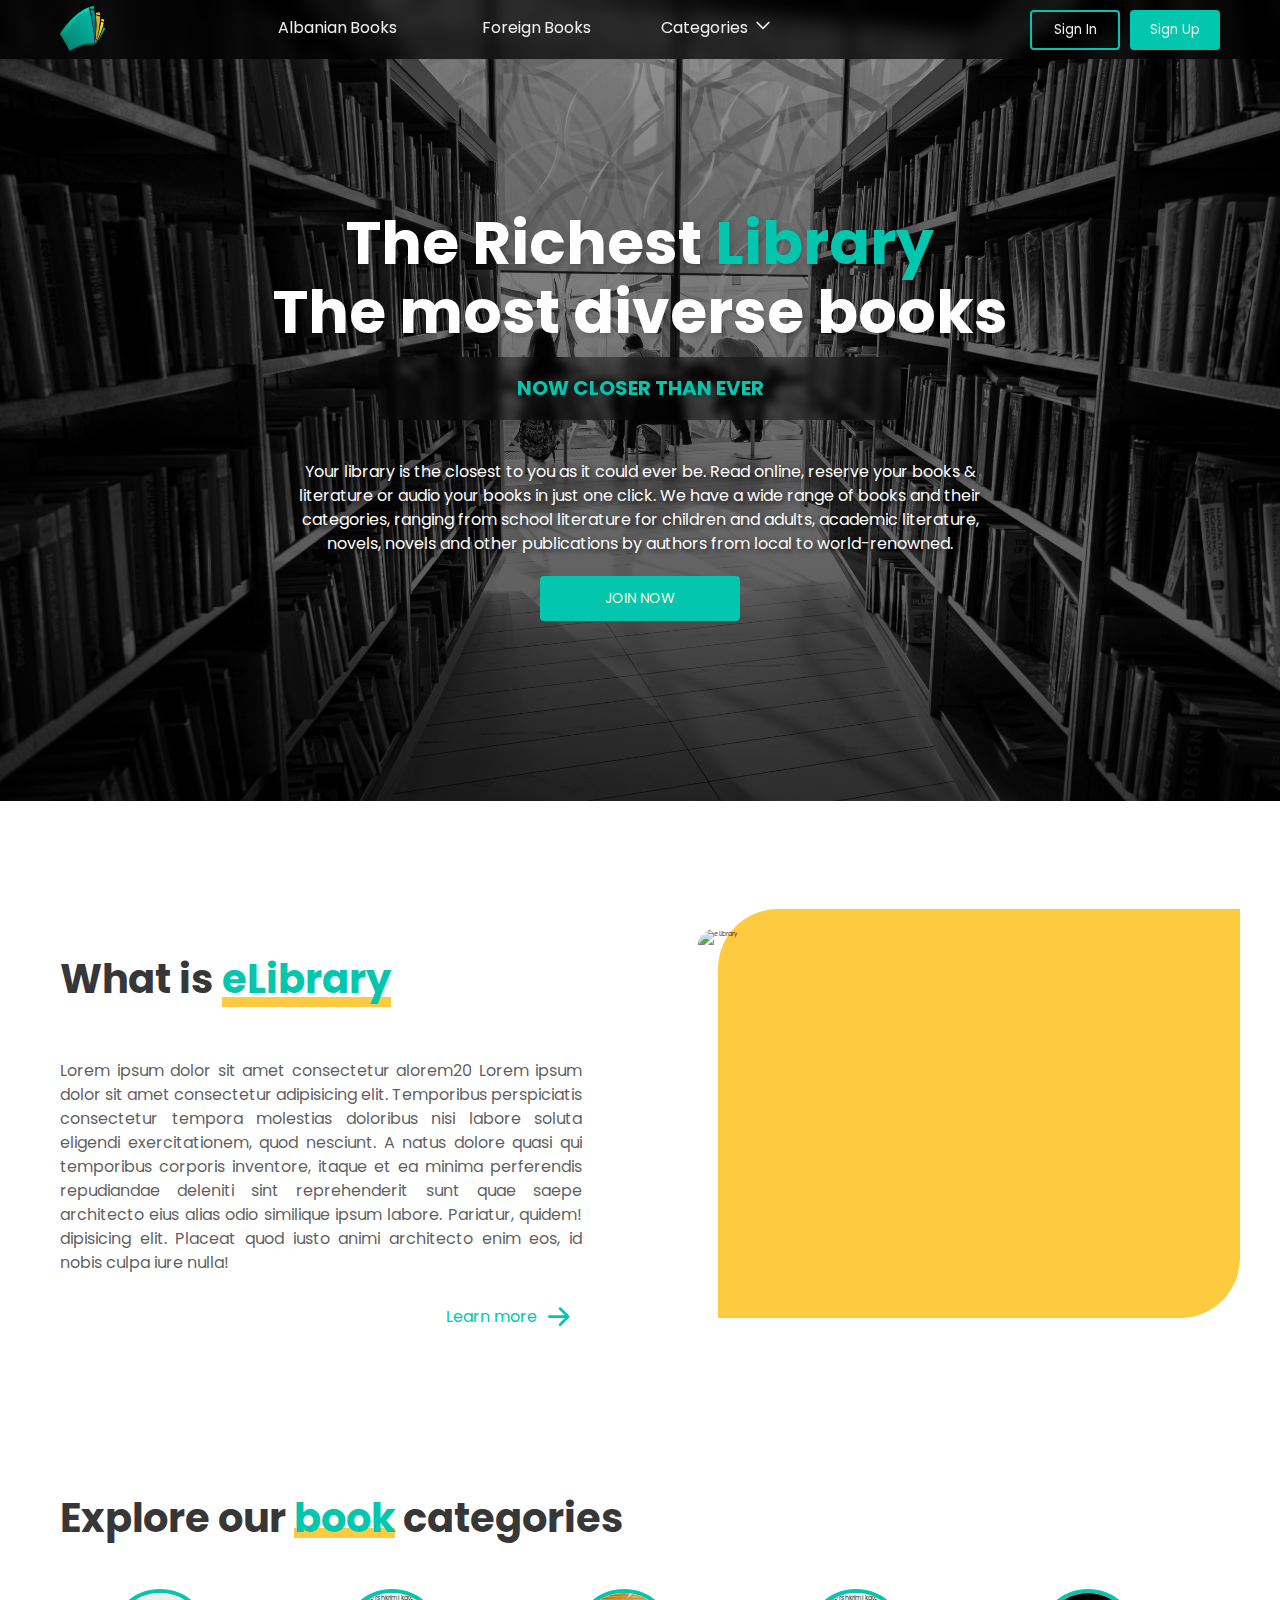
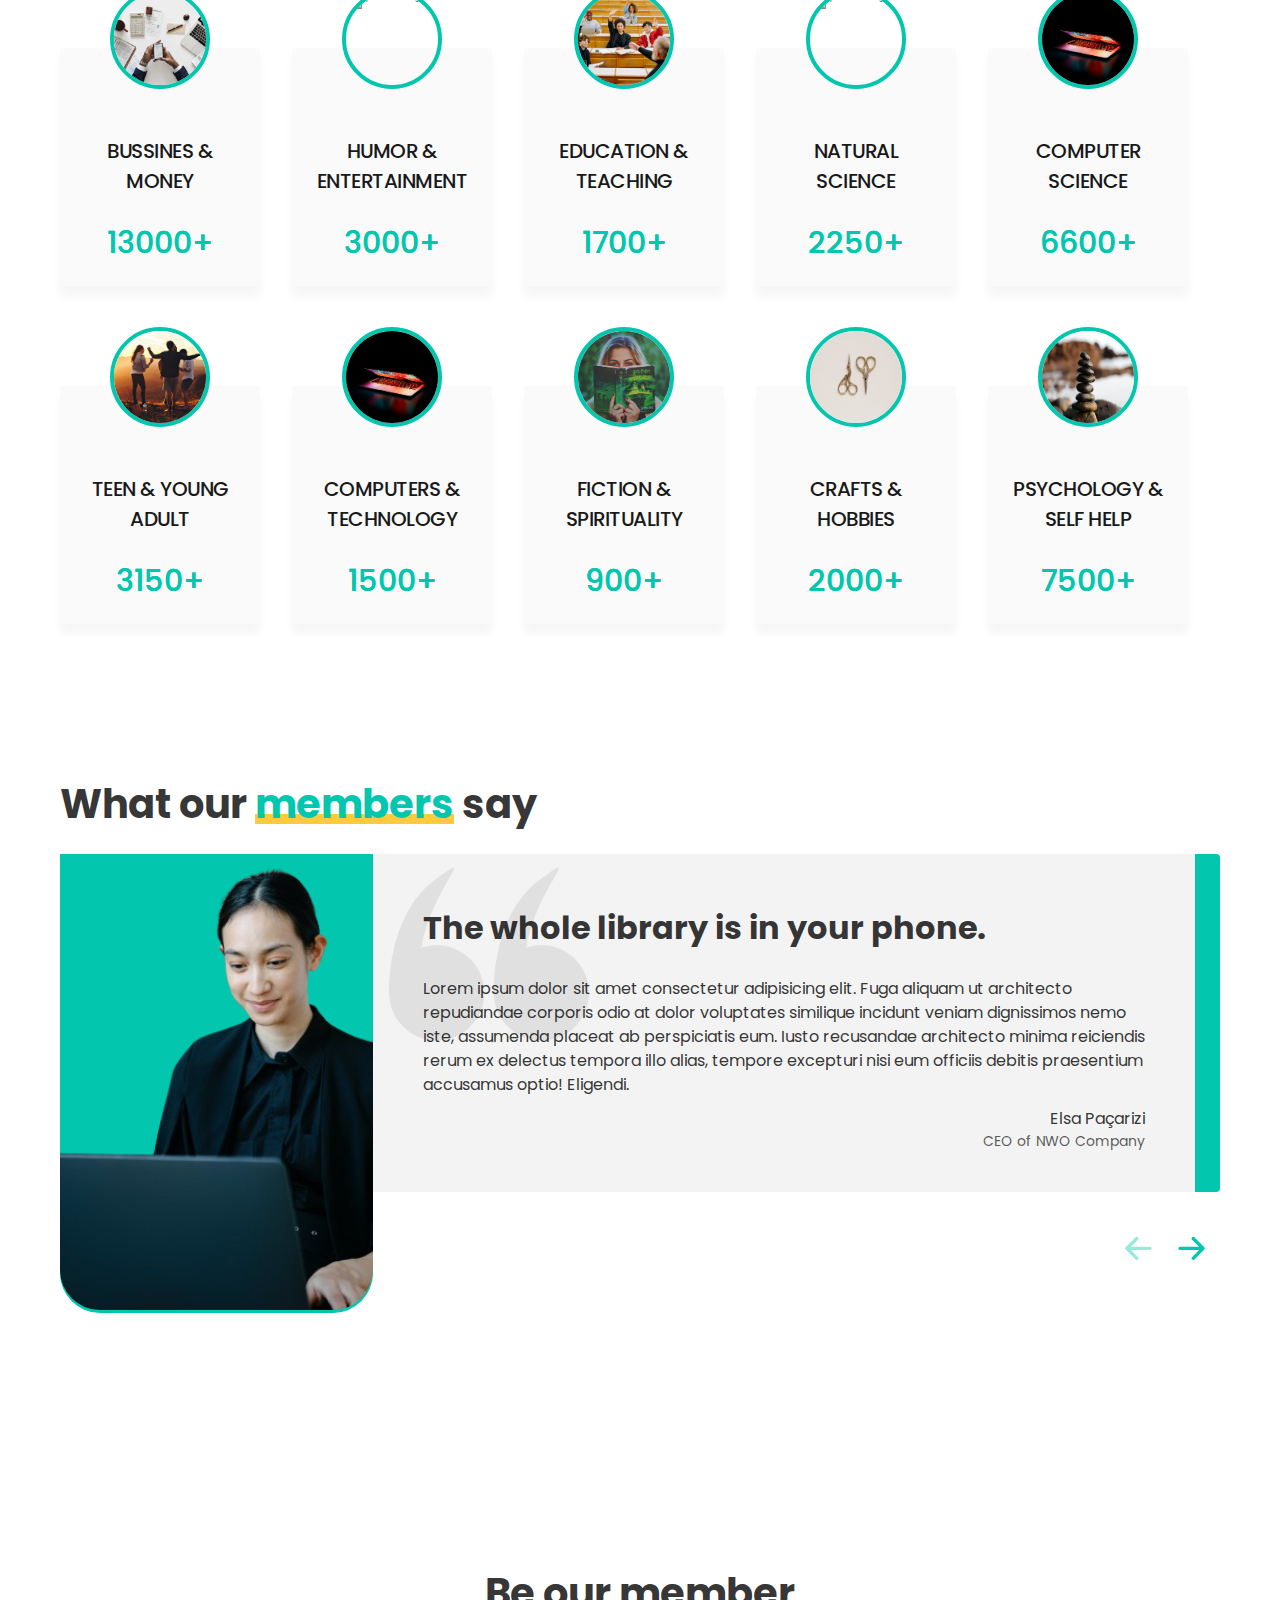
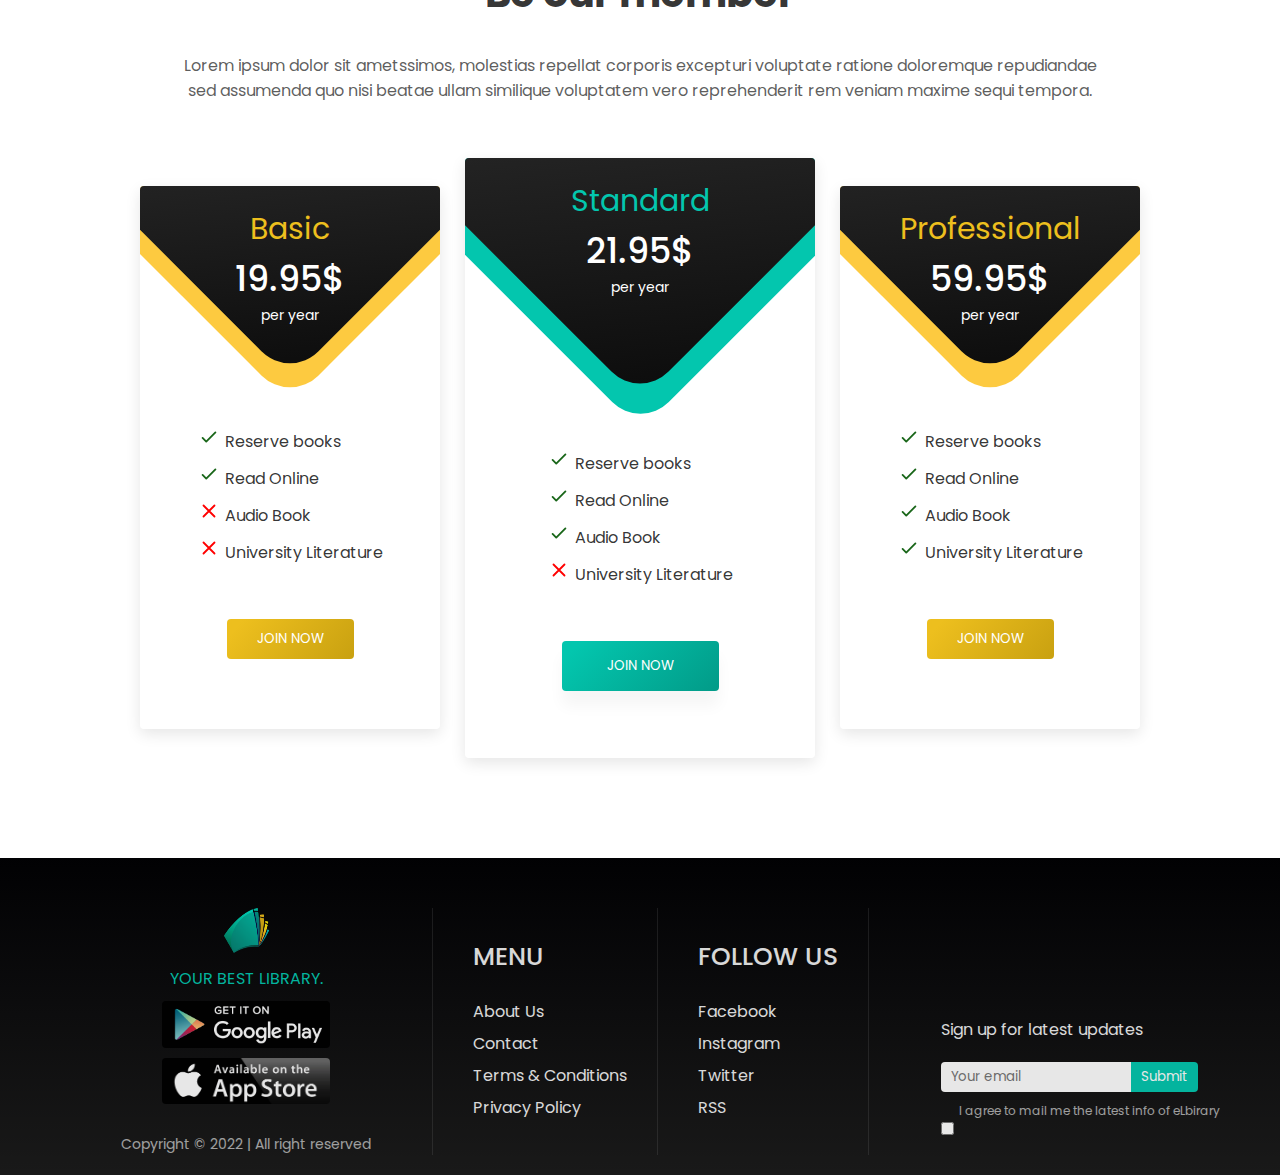
==== commit 64cd6c04: "small changes" ====
--- a/index.html
+++ b/index.html
@@ -128,7 +128,7 @@
             </div>
 
             <div class="second-component">
-                <h1>Explore our <span class="rich">book <span class="line"></span></span> categories</h1>
+                <h1>Explore our <span class="rich">book<span class="line"></span></span> categories</h1>
                 <div class="kategorite">
                     <div class="category">
 
@@ -189,7 +189,7 @@
                 </div>
             </div>
             <div class="testimonial-container">
-                <h1>What our <span class="rich"> members<span class="line members"></span></span> say</h1>
+                <h1>What our <span class="rich">members<span class="line members"></span></span> say</h1>
                 <div class="testimonial-wrapper">
                     <div class="testimonial-image">
                         <!-- <img src="img/for-testimonial.png" alt="testimonial-girl"> -->
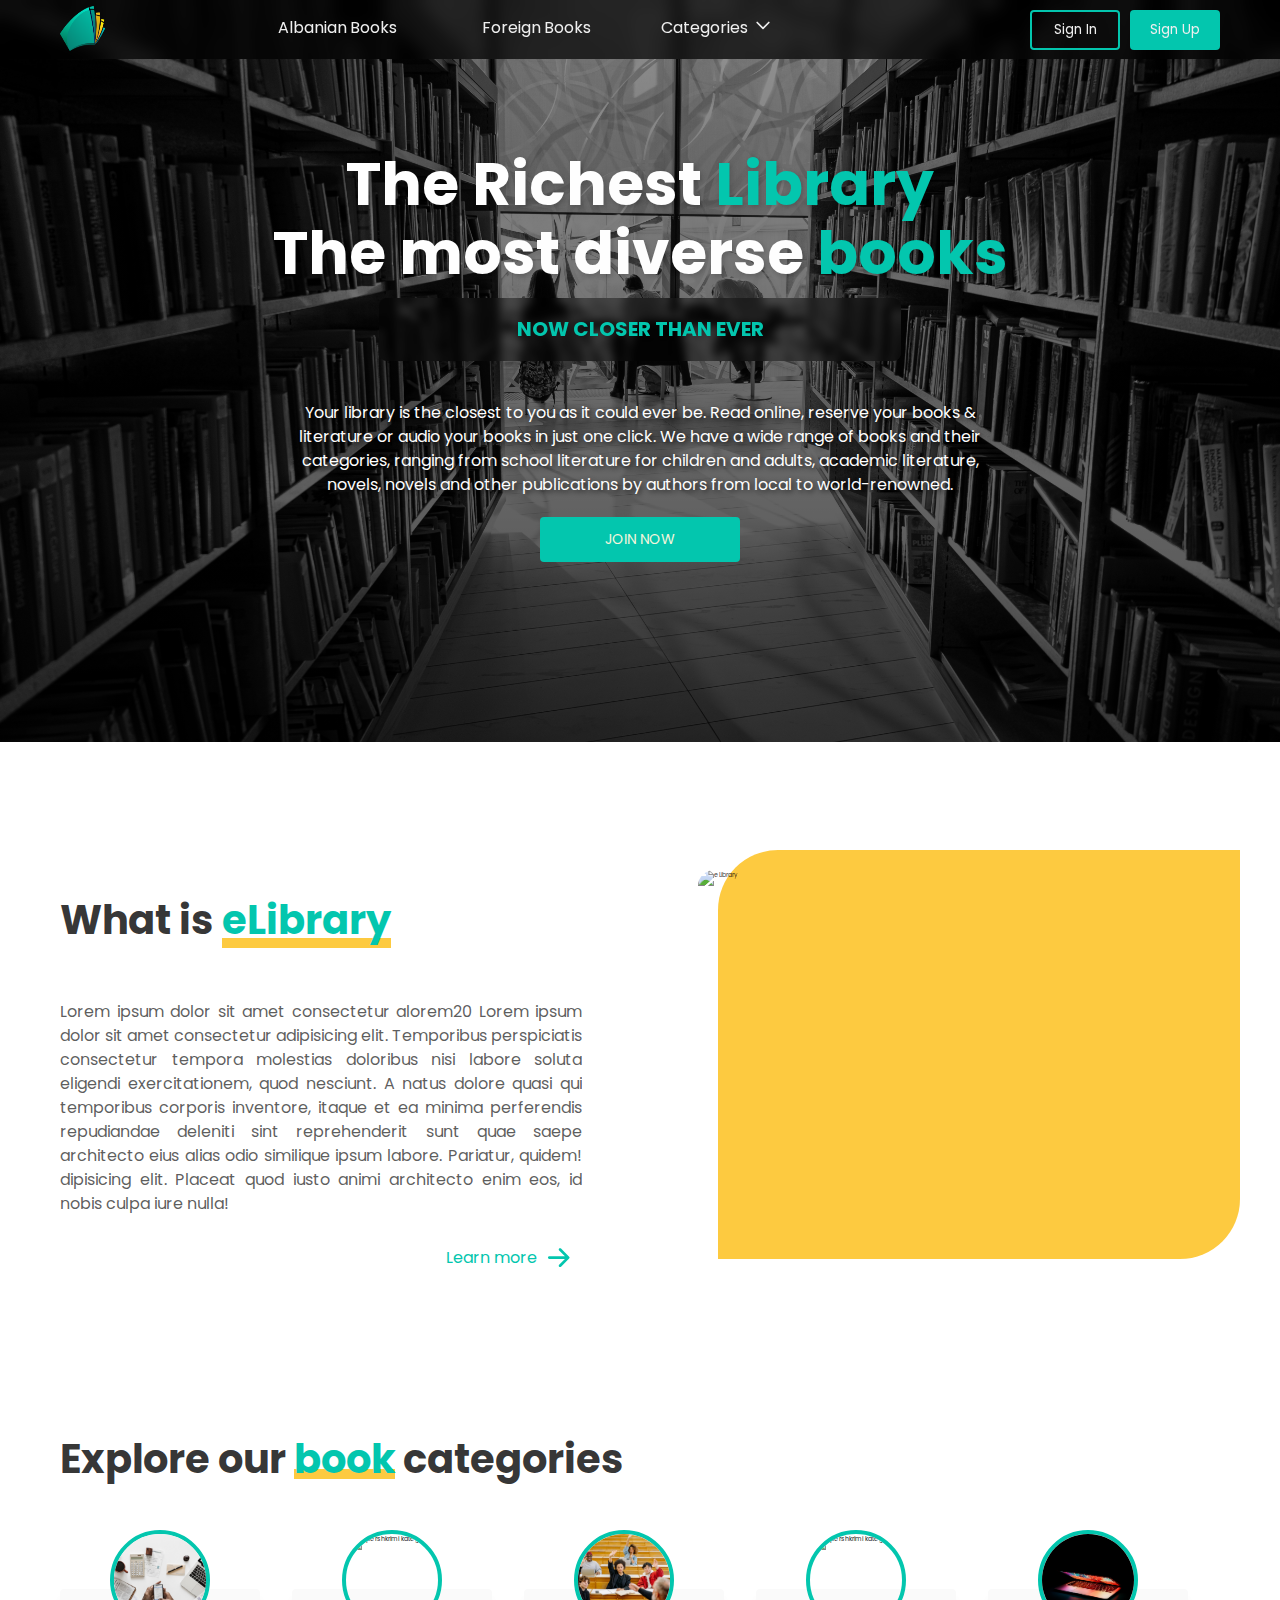
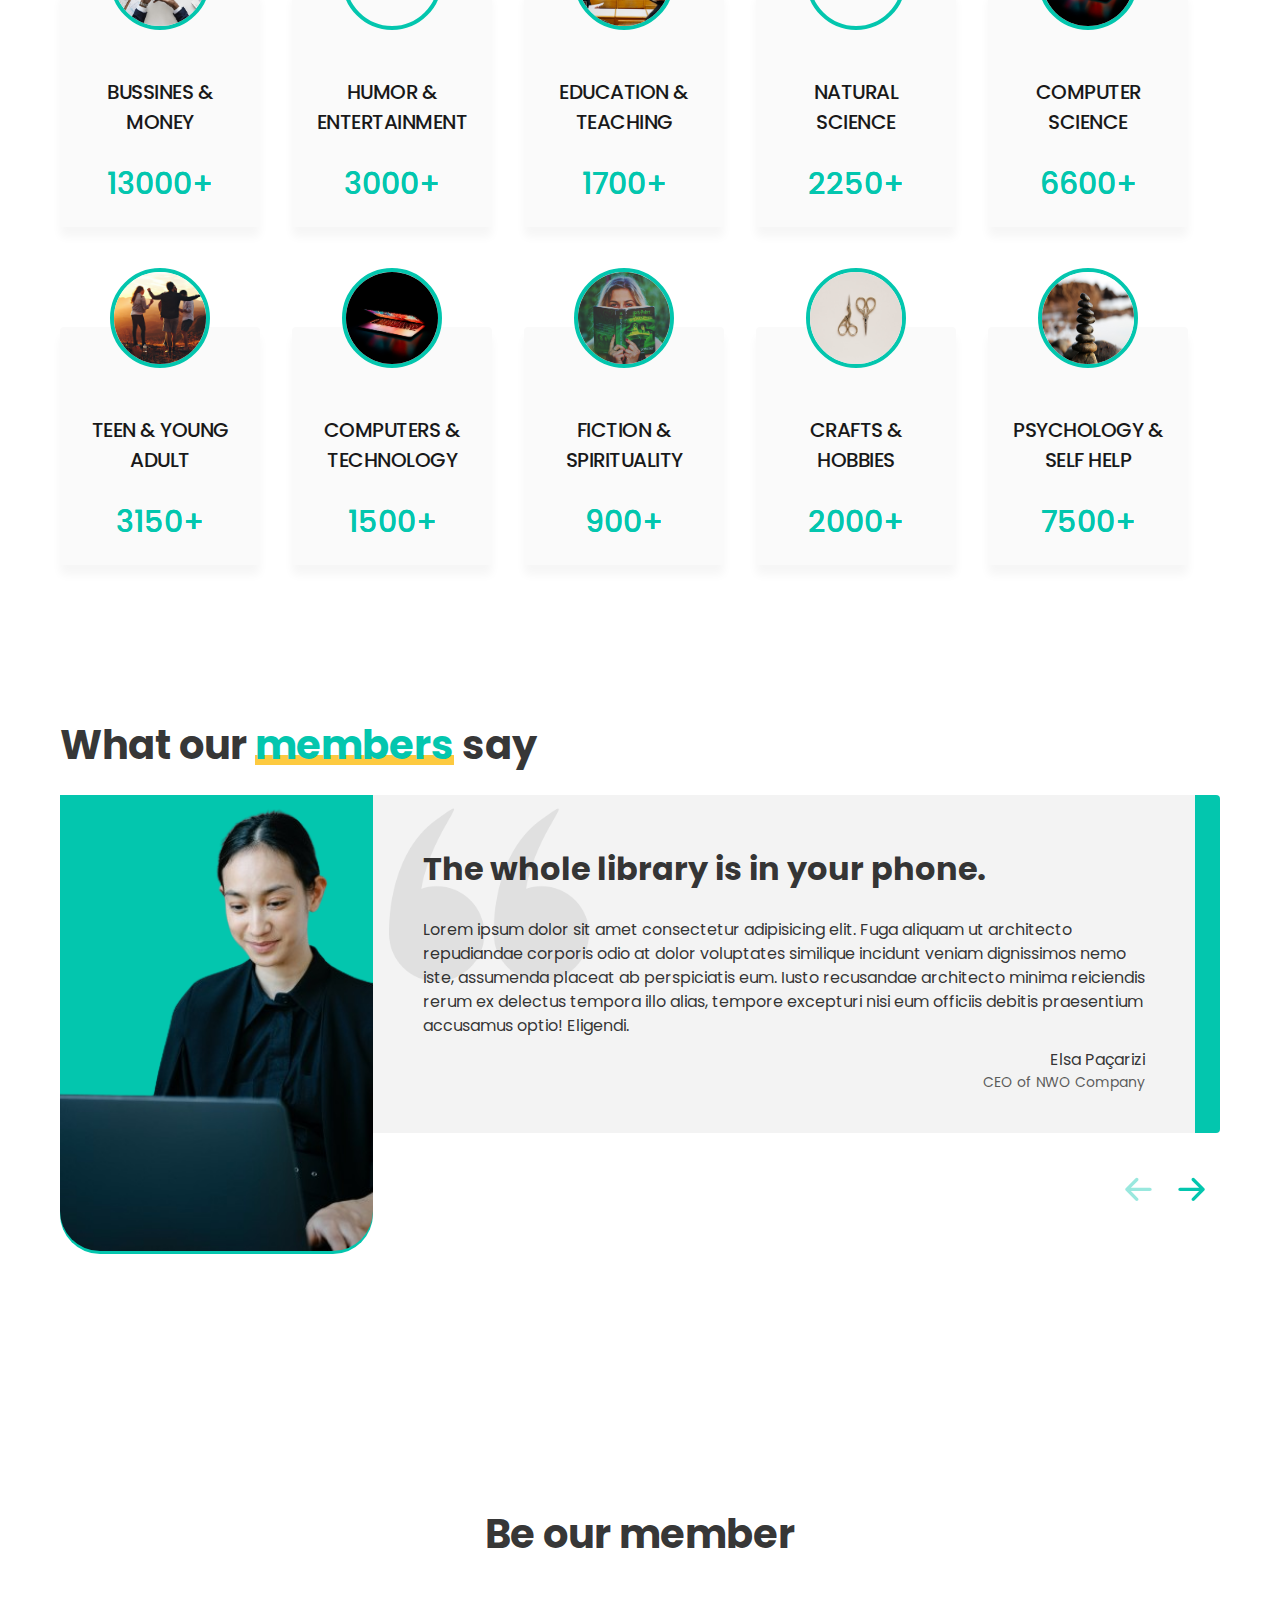
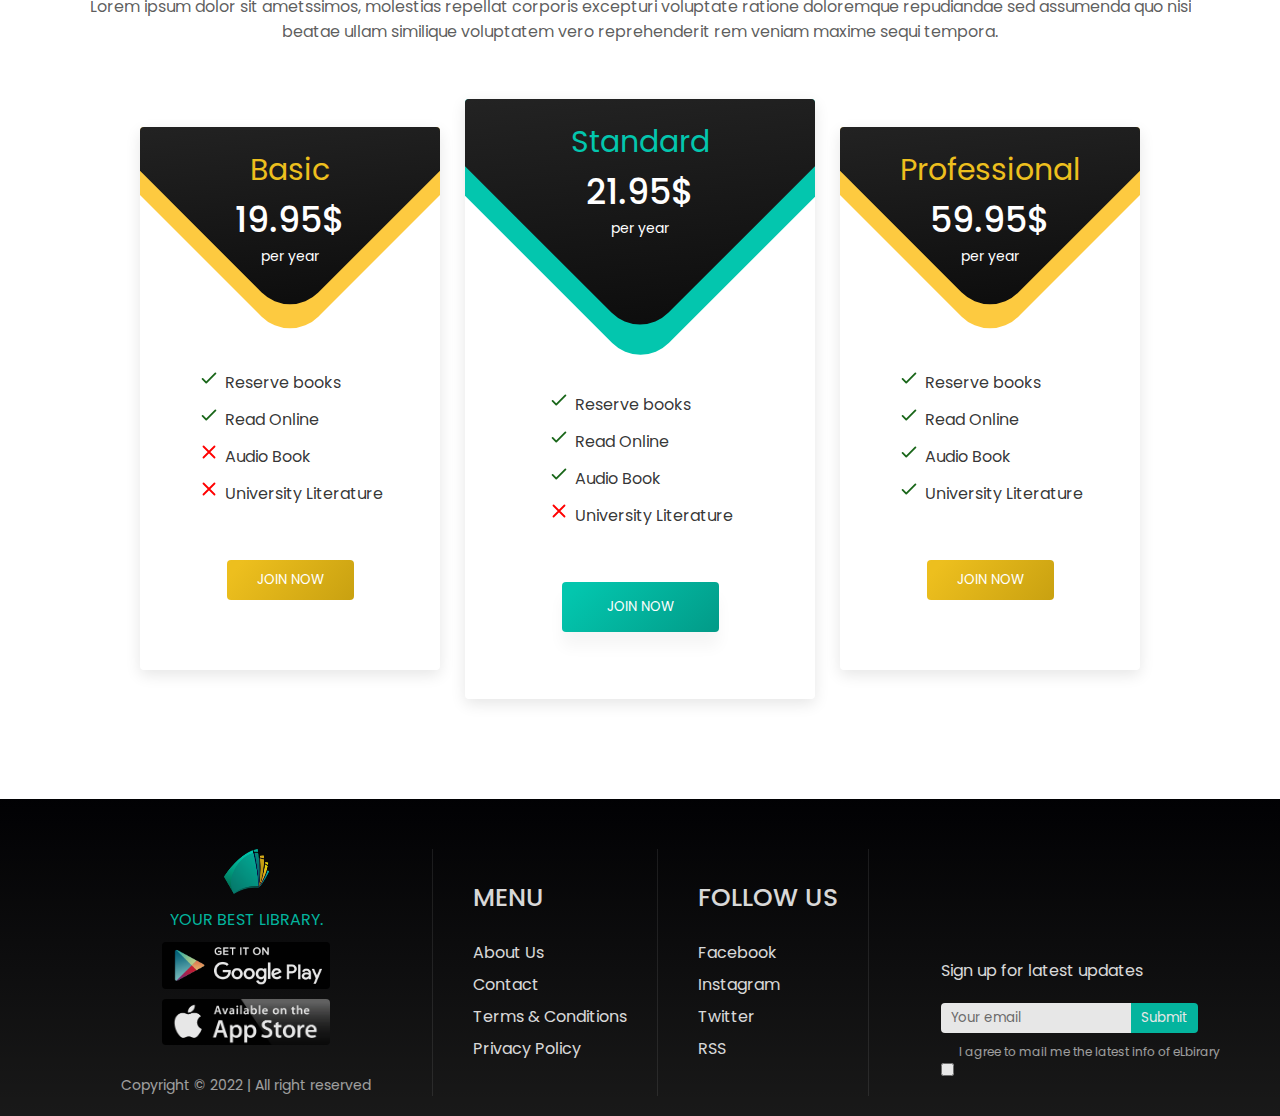
==== commit cf48b0e8: "fixed position" ====
--- a/index.html
+++ b/index.html
@@ -89,7 +89,7 @@
         <div class="container">
             <div class="text">
                 <h1 class="first-h1">The Richest<span class="rich"> Library</span></h1>
-                <h1 class="second-h1">The most diverse books</h1>
+                <h1 class="second-h1">The most diverse <span class="rich">books</span></h1>
                 <h2 class="blur">Now closer than ever</h2>
                 <p>Your library is the closest to you as it could ever be. Read online, reserve your books &
                     literature or
--- a/style.css
+++ b/style.css
@@ -142,13 +142,13 @@
   width: 100%;
   background-color: rgb(0, 0, 0, 0.7);
   backdrop-filter: blur(8px);
-  position: relative;
+  position: fixed;
   z-index: 1;
 }
 .navbar {
   color: #efefef;
   display: flex;
-  /* position: fixed; */
+ /* position: fixed;  */
   width: 100%;
   justify-content: space-between;
   z-index: 1;
@@ -621,7 +621,7 @@
   margin-top: 5rem;
 }
 .third-component-text {
-  width: 80%;
+  width: 100%;
   margin: 2rem auto;
   text-align: center;
 }
--- a/mediaqueries.css
+++ b/mediaqueries.css
@@ -287,7 +287,7 @@
         width: 80%;
     }
     .component-text {
-        max-width: 80%;
+        max-width: 100%;
         margin-bottom: 5rem;
         text-justify:unset;
     }
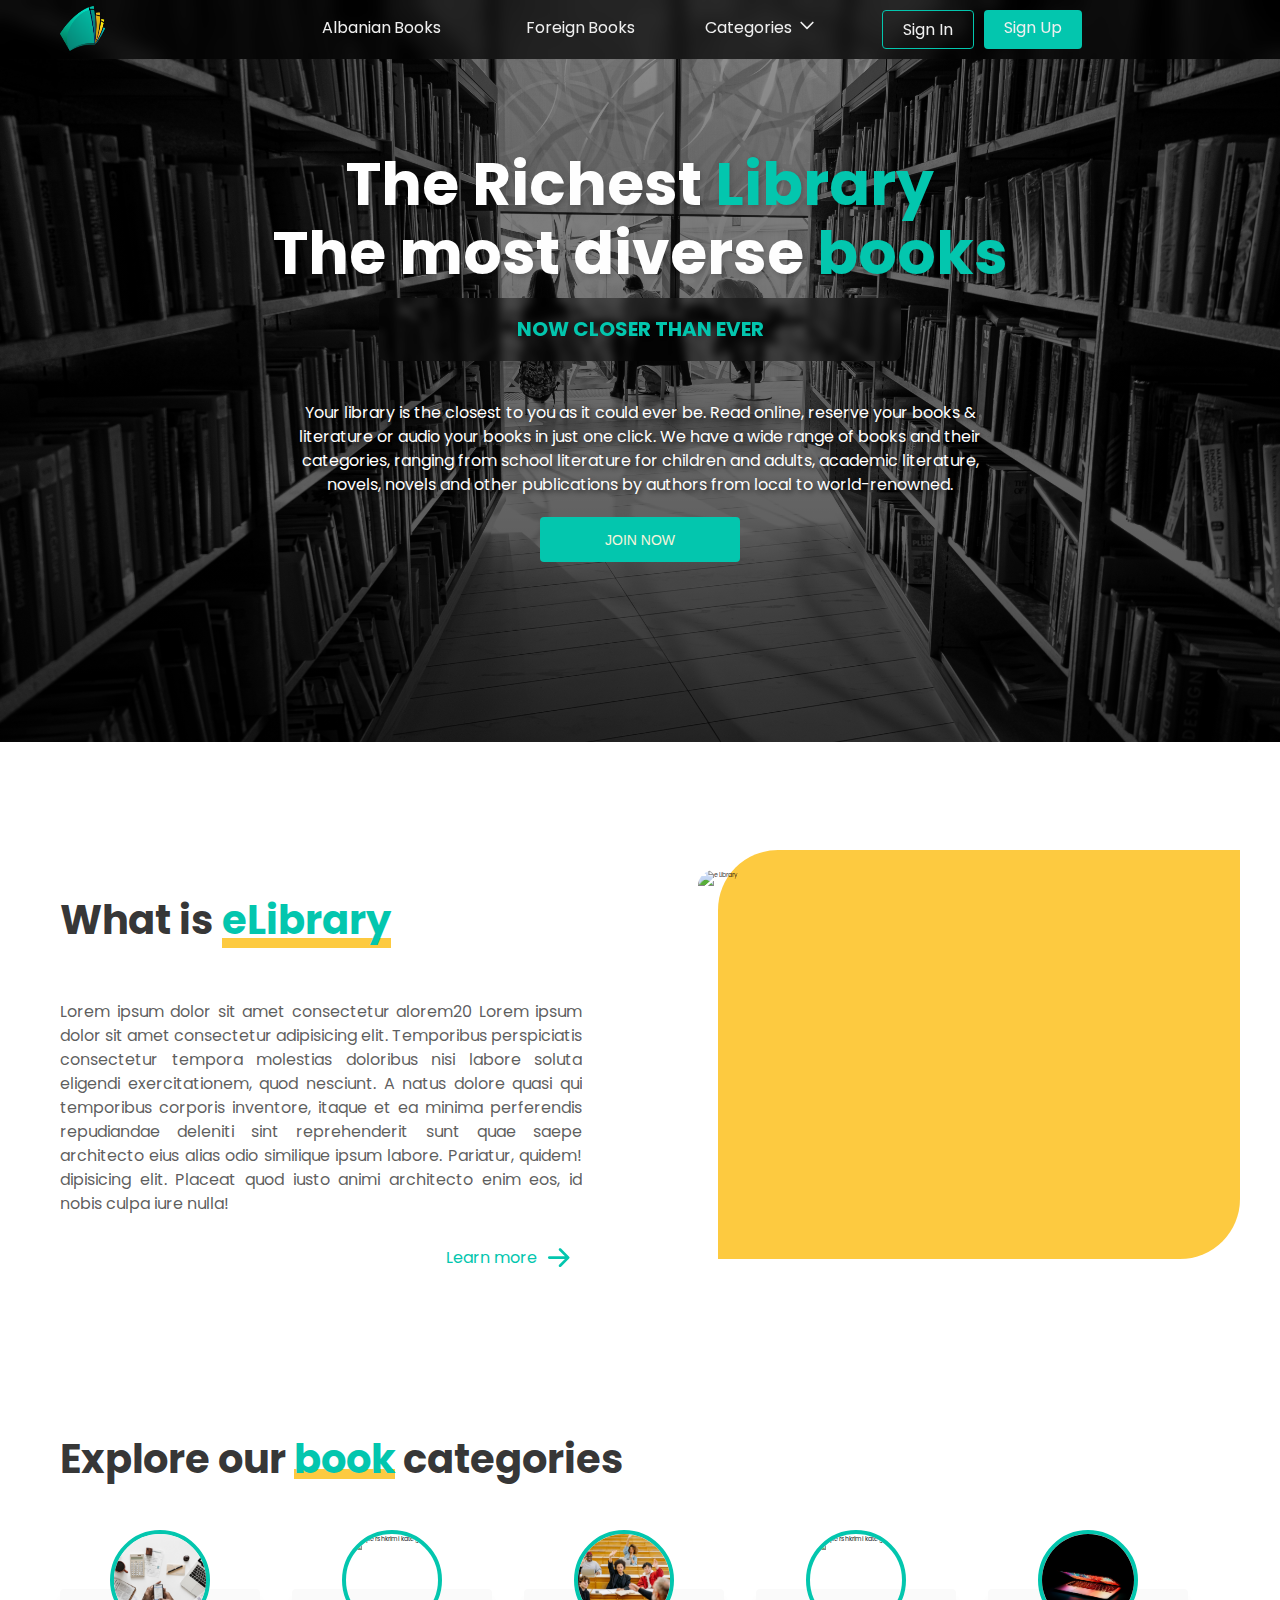
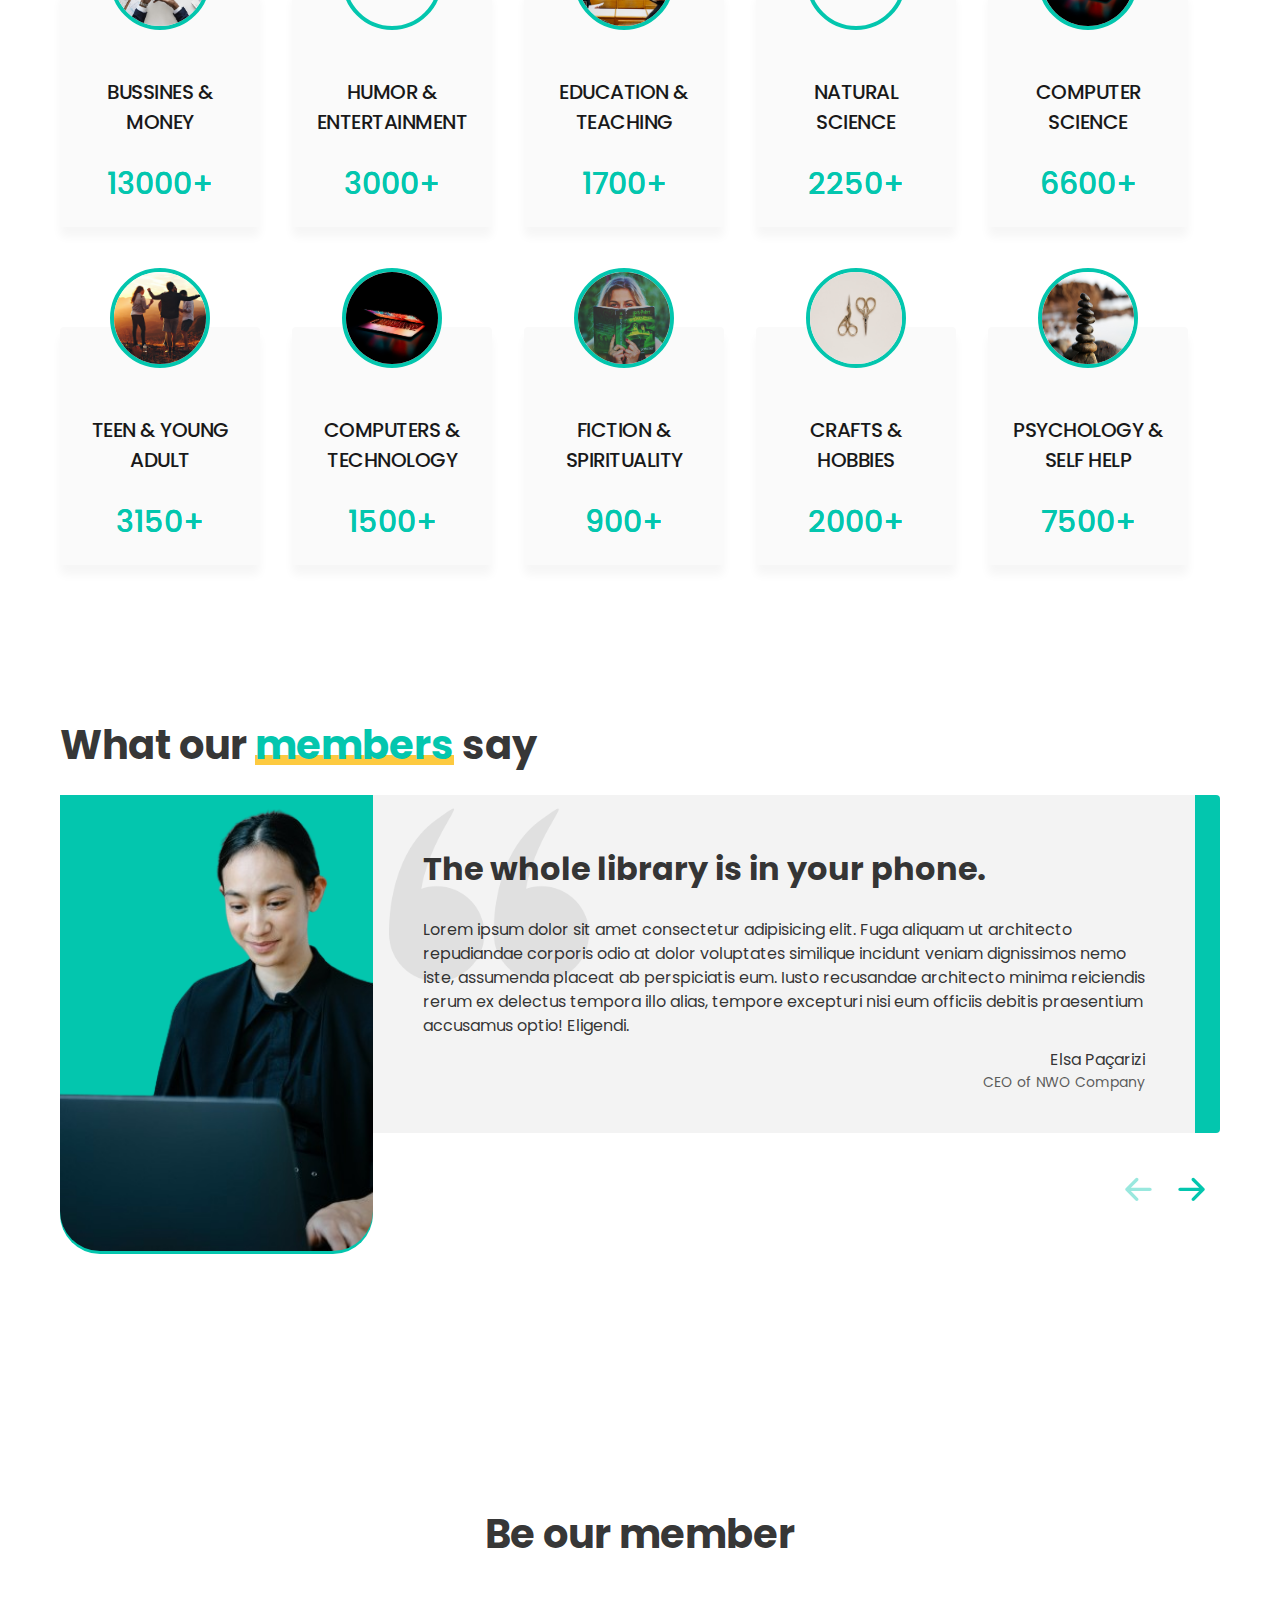
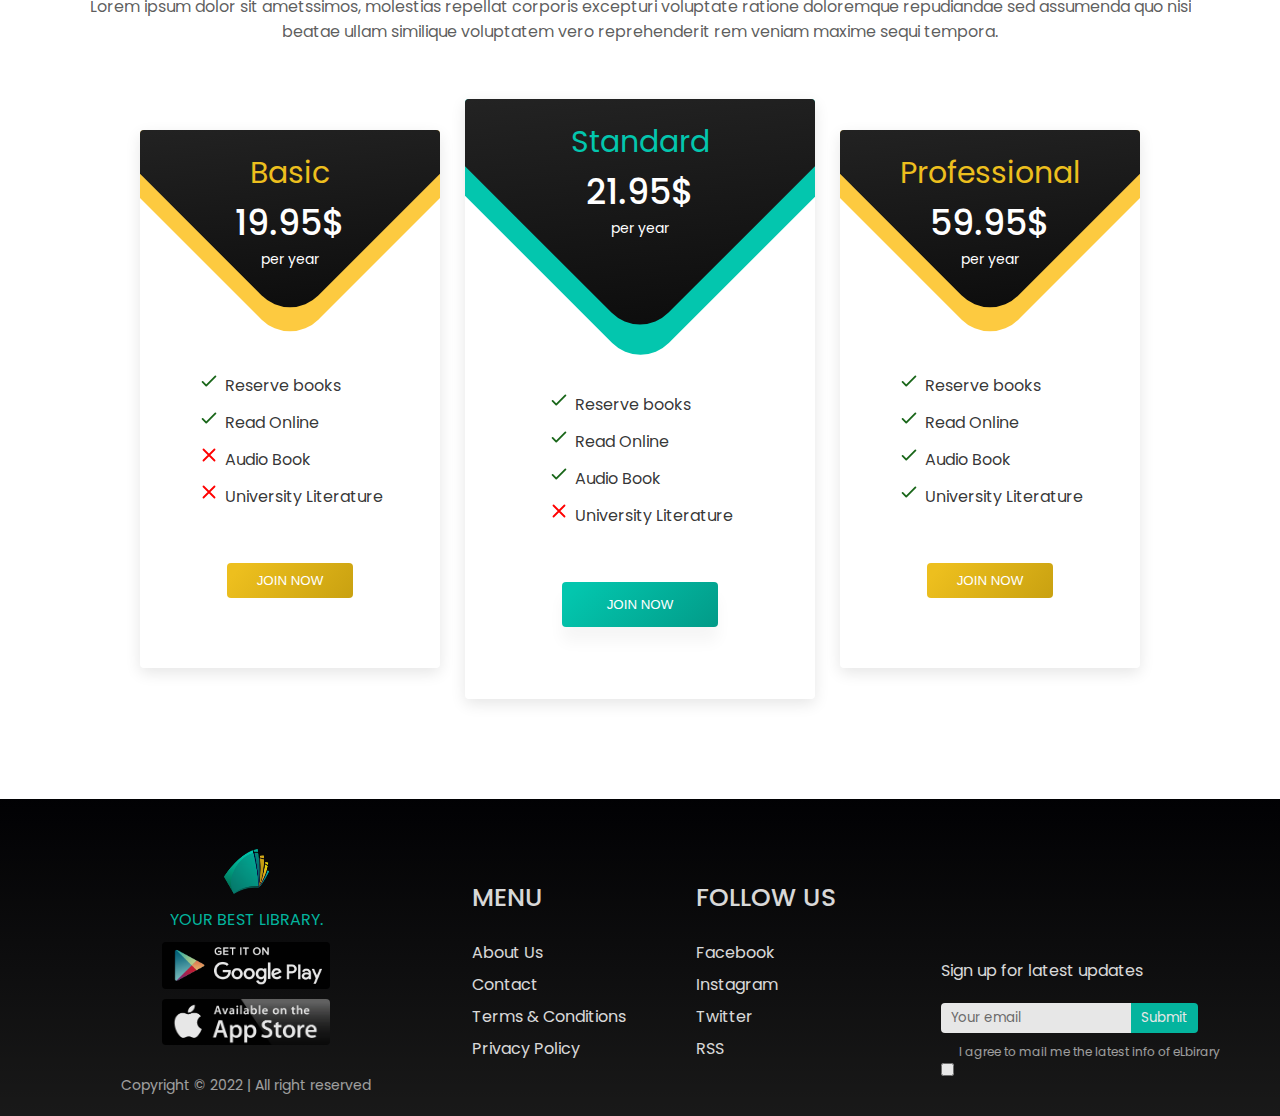
==== commit d9469cff: "responsive navbar" ====
--- a/index.html
+++ b/index.html
@@ -28,6 +28,7 @@
                     <a href="index.html"><img src="img/icon.png" alt="icon book" class="icon"></a>
 
                 </div>
+                <div class="f-nav">
                 <ul class="unordered-list">
                     <li><a href="home.html" class="nav-link">Albanian Books</a></li>
                     <li><a href="home.html" class="nav-link">Foreign Books</a></li>
@@ -72,15 +73,13 @@
                     </li>
                 </ul>
                 <div class="nav-buttons">
-                    <button><a href="sign-in.html">Sign In</a></button>
-                    <button><a href="signup.html">Sign Up</a></button>
-                </div>
-                <!-- <svg xmlns="http://www.w3.org/2000/svg" class="menu-js" fill="none" viewBox="0 0 24 24" stroke="currentColor" stroke-width="2">
+                    <li><a href="sign-in.html">Sign In</a></li>
+                    <li><a href="signup.html">Sign Up</a></li>
+                </div>
+                </div>
+                <svg xmlns="http://www.w3.org/2000/svg" class="menu-js" fill="none" viewBox="0 0 24 24" stroke="currentColor" stroke-width="2">
                     <path stroke-linecap="round" stroke-linejoin="round" d="M4 6h16M4 12h16M4 18h16" />
                   </svg>
-                  <svg xmlns="http://www.w3.org/2000/svg" class="close-js" fill="none" viewBox="0 0 24 24" stroke="currentColor" stroke-width="2">
-                    <path stroke-linecap="round" stroke-linejoin="round" d="M6 18L18 6M6 6l12 12" />
-                  </svg> -->
             </div>
         </div>
     </div>
--- a/style.css
+++ b/style.css
@@ -153,36 +153,8 @@
   justify-content: space-between;
   z-index: 1;
 }
-button {
-  font-family: 'Poppins', sans-serif;
-}
-
-.nav-buttons {
-  align-self: center;
-  display: flex;
-  font-family: 'Poppins', sans-serif;
-
-}
-.nav-buttons a {
-  text-decoration: none;
-  color: #efefef;
-}
-.nav-buttons button:first-child {
-  background-color: transparent;
-  border: 2px solid #03c6ae;
-  color: #efefef;
-  transition: all 0.1s;
-  margin-right: 1rem;
-}
-.nav-buttons button:first-child:hover {
-  background-color: #03c6ae;
-  color: #efefef;
-  font-weight: 500;
-  transition: all 0.1s;
-}
-.nav-buttons button:last-child:hover {
-  color: #efefef;
-}
+
+
 .navbar ul {
   list-style: none;
   display: flex;
@@ -190,18 +162,13 @@
   gap: 2.5rem;
   justify-content: end;
 }
-
-.navbar button {
-  background-color: #03c6ae;
-  border: none;
-  width: 9rem;
-  height: 4rem;
-  color: #ededf1;
-  border-radius: 4px;
-  cursor: pointer;
-}
+.f-nav {
+  display: flex;
+  width: 80%;
+  gap:5rem;
+}
+
 .navbar li:last-child {
-  margin-right: 10rem;
   display: flex;
   gap: 0.5rem;
   justify-content: flex-end;
@@ -223,12 +190,13 @@
   color: #efefef;
   cursor: pointer;
   border-bottom: 4px solid #03c6ae;
-  background-image: linear-gradient(
+  /* background-image: linear-gradient(
     to bottom,
     rgba(0, 0, 0, 0.5),
     rgba(0, 0, 0, 0.2)
-  );
-}
+  ); */
+}
+
 
 .unordered-list {
   font-size: 1.6rem;
@@ -252,6 +220,63 @@
   width: 2rem;
   height: 2rem;
 }
+
+.nav-buttons {
+  align-self: center;
+  display: flex;
+  font-family: 'Poppins', sans-serif;
+
+}
+.nav-buttons a {
+  text-decoration: none;
+  color: #efefef;
+  font-family: 'Poppins', sans-serif;
+}
+.nav-buttons li {
+  border-radius: 4px;
+  background-color: #03c6ae;
+  font-size: 1.6rem;
+  cursor: pointer;
+  list-style: none;
+  display: flex;
+  justify-items: center;
+  align-items: center;
+  padding: 0.5rem 2rem;
+}
+.nav-buttons li:first-child {
+  background-color: transparent;
+  border: 1px solid #03c6ae;
+  color: #efefef;
+  transition: all 0.1s;
+  margin-right: 1rem;
+}
+.nav-buttons li:first-child:hover {
+  background-color: #03c6ae;
+  color: #efefef;
+  font-weight: 500;
+  transition: all 0.1s;
+}
+.menu-js {
+  width: 4rem;
+  stroke: #03c6ae;
+  cursor: pointer;
+  display: none;
+  position: absolute;
+  top:5px;
+  right: 10px;
+}
+.f-nav {
+  display: flex;
+}
+
+/**media queries*/
+
+
+
+
+
+  
+
 /************* DROPDOWN CONTENT **********************/
 .dropdown-menu {
   padding: 20px;
@@ -809,13 +834,12 @@
   width: 100%;
 }
 
-.footer-logo, .footer-menu, .footer-follow {
+ .footer-menu, .footer-follow {
   padding:3rem;
-  border-right:0.5px solid rgba(255,255,255,0.1) ;
 }
 
  .footer-logo {
-   padding: 0;
+  padding: 0;
   display: flex;
   flex-direction: column;
   align-items: center;
--- a/mediaqueries.css
+++ b/mediaqueries.css
@@ -420,4 +420,84 @@
         margin: 2rem auto ;
     }
 }
-/******************* FOOTER END *********************************/+/******************* FOOTER END *********************************/
+/******************* NAVBAR STYLING ******************************/
+@media (max-width:1050px) {
+    body {
+       overflow-x:hidden ; 
+    }
+    .logo-part {
+      margin-right: auto;
+      padding: 0.5rem 2rem;
+      z-index: 999;
+    }
+    .f-nav {
+      position: fixed;
+      top: 0px;
+      right: 0px;
+      display: flex;
+      flex-direction: column;
+      justify-content: space-around;
+      align-items: center;
+      width: 100%;
+      height: 100vh;
+      background-color: rgba(0,0,0,0.92);
+      backdrop-filter: blur(20px);
+     transform: translateX(100%);  
+     transition: transform 0.3s ease-out;
+  
+    }
+    .f-nav li,
+    .f-nav button {
+      opacity: 0;
+    }
+    .unordered-list {
+      display: flex;
+      flex-direction: column;
+      justify-content: flex-end;
+      height: 50vh;
+      font-size: 2rem;
+    }
+    .unordered-list li:last-child{
+      margin: 0;
+      justify-content: center;
+    }
+    .unordered-list a:hover,
+    .unordered-list li:hover{
+      color: #03c6ae;
+    }
+    .menu-js {
+      display: block;
+      z-index: 10;
+    }
+   .dropdown-menu {
+     opacity: 0;
+   }
+   .nav-buttons li {
+     font-size: 2rem;
+     padding: 1rem 4rem;
+   }
+  
+  }
+  
+  .nav-active {
+    transform: translateX(0%);
+  }
+  
+  
+  @keyframes navLinkFade{
+    from {
+          opacity: 0;
+          transform: translateX(50px);
+    }
+    to {
+          opacity: 1;
+          transform: translateX(0px);
+  
+    }
+  
+  }
+  
+  
+
+  